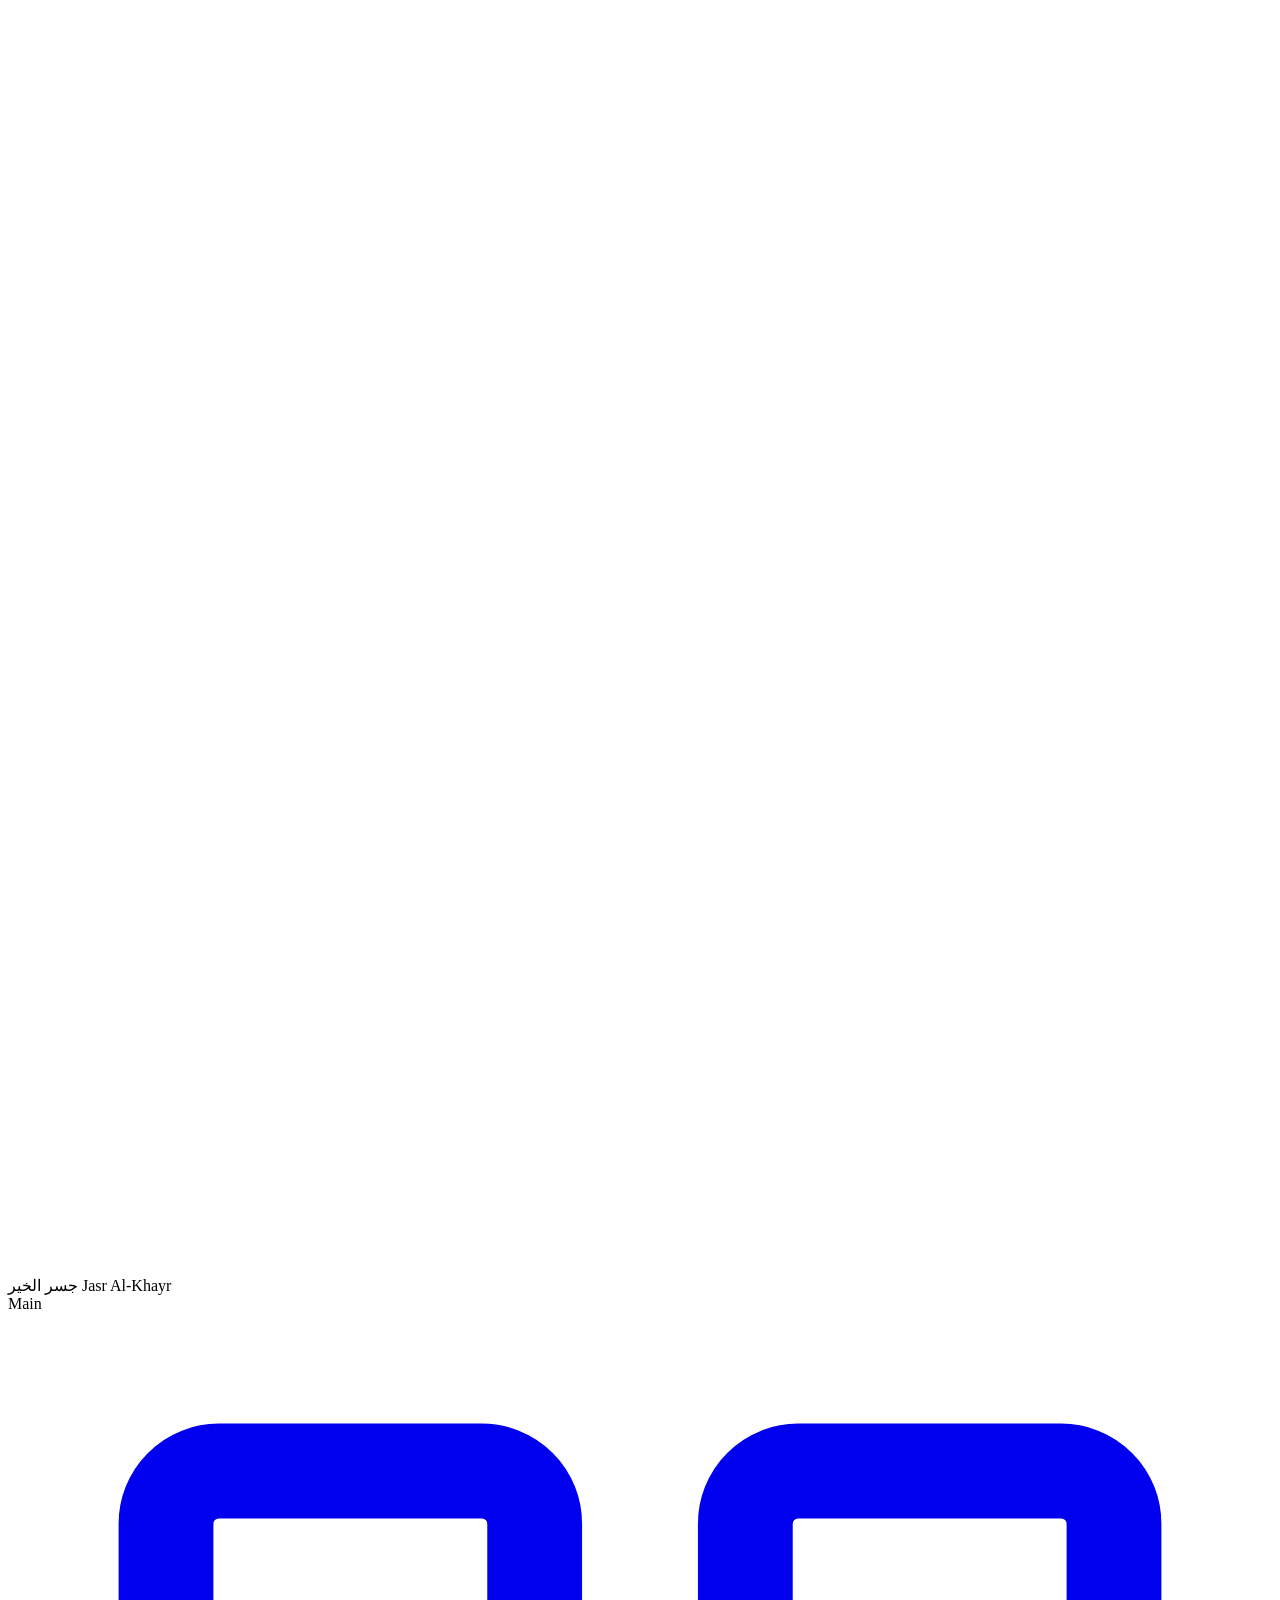
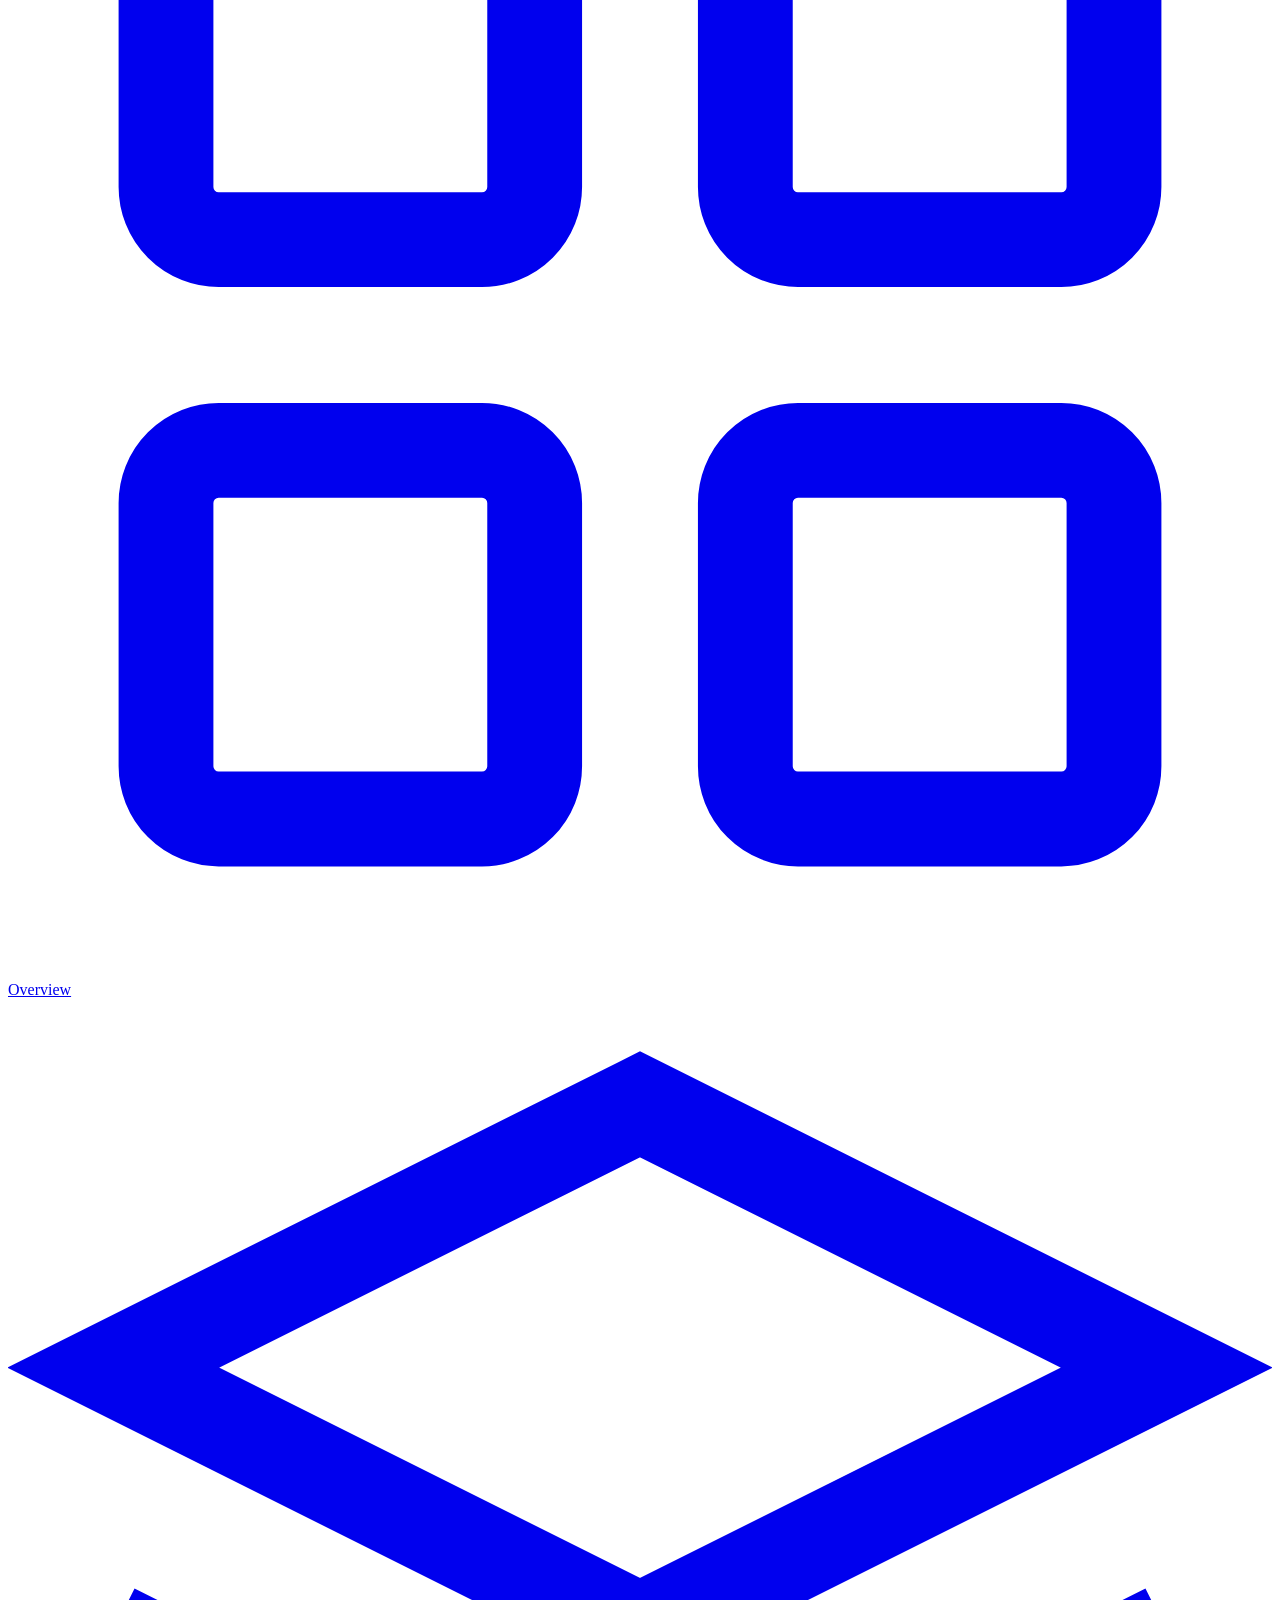
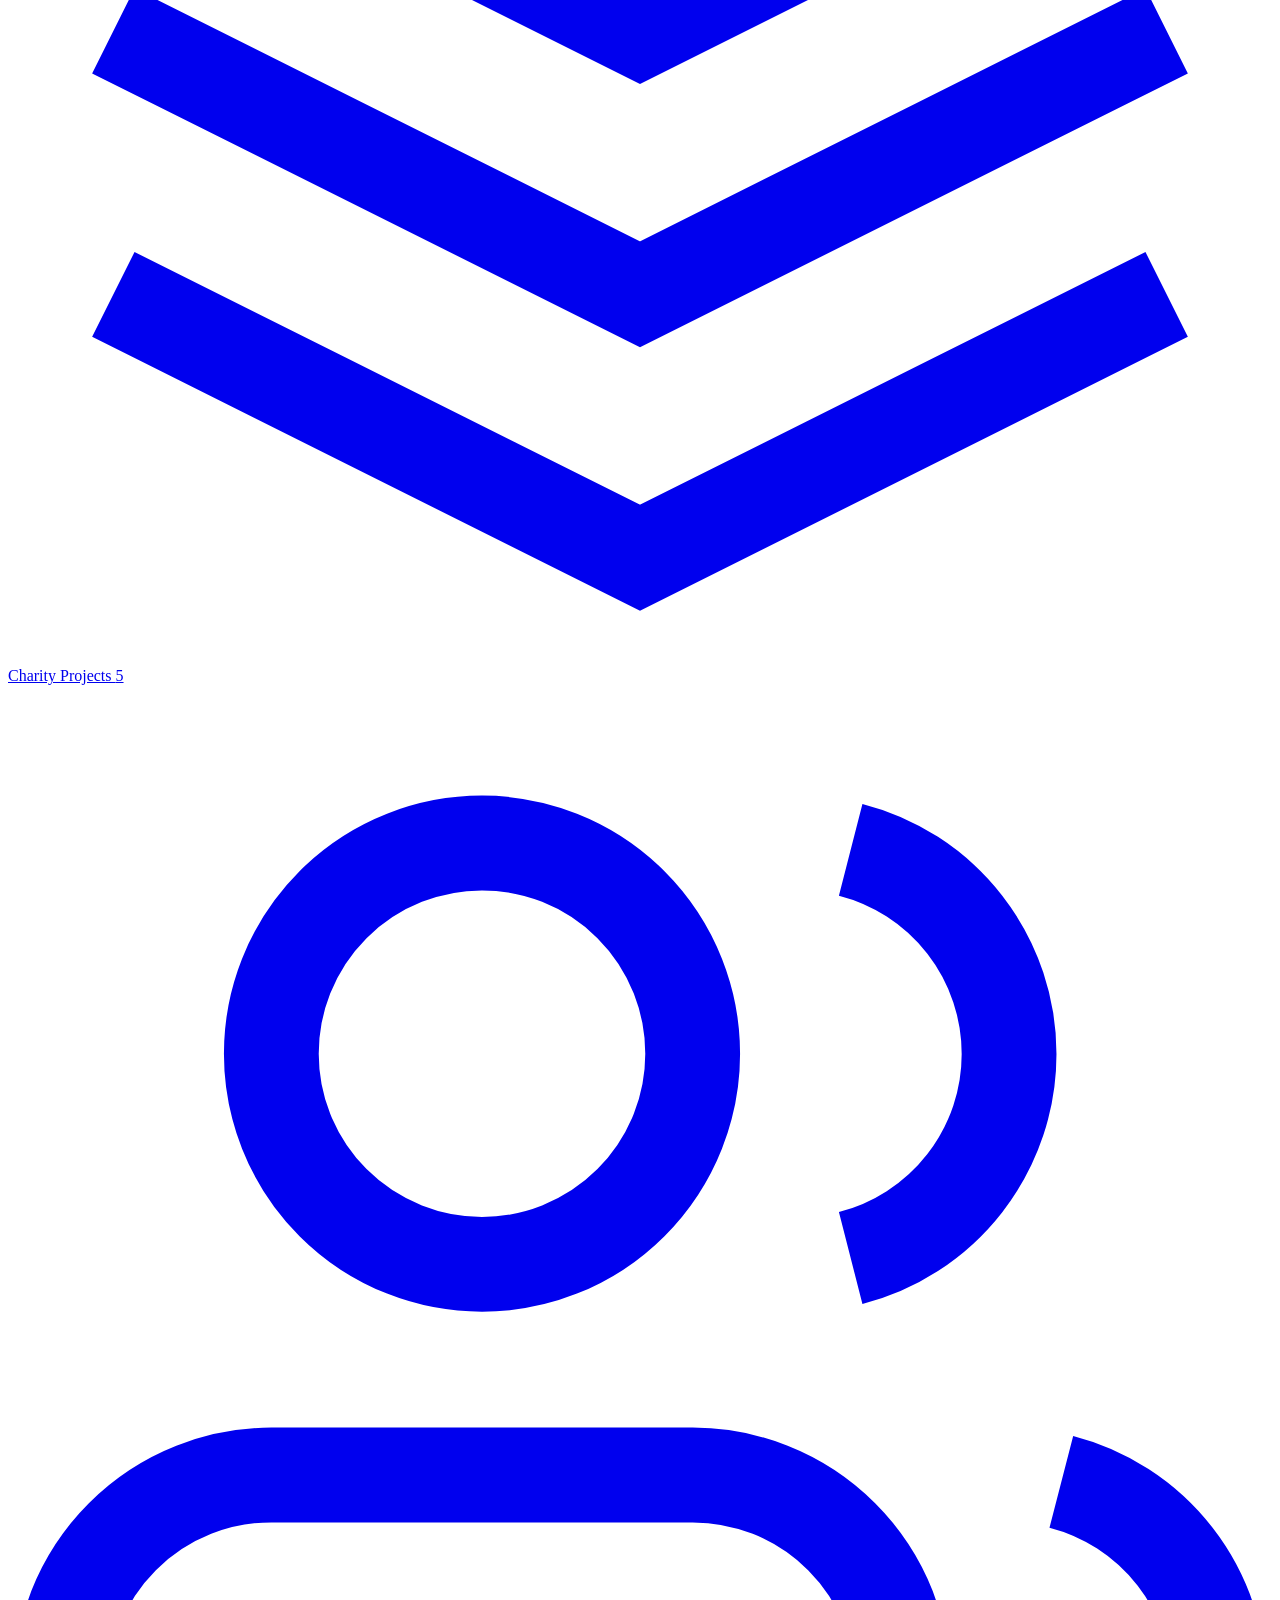
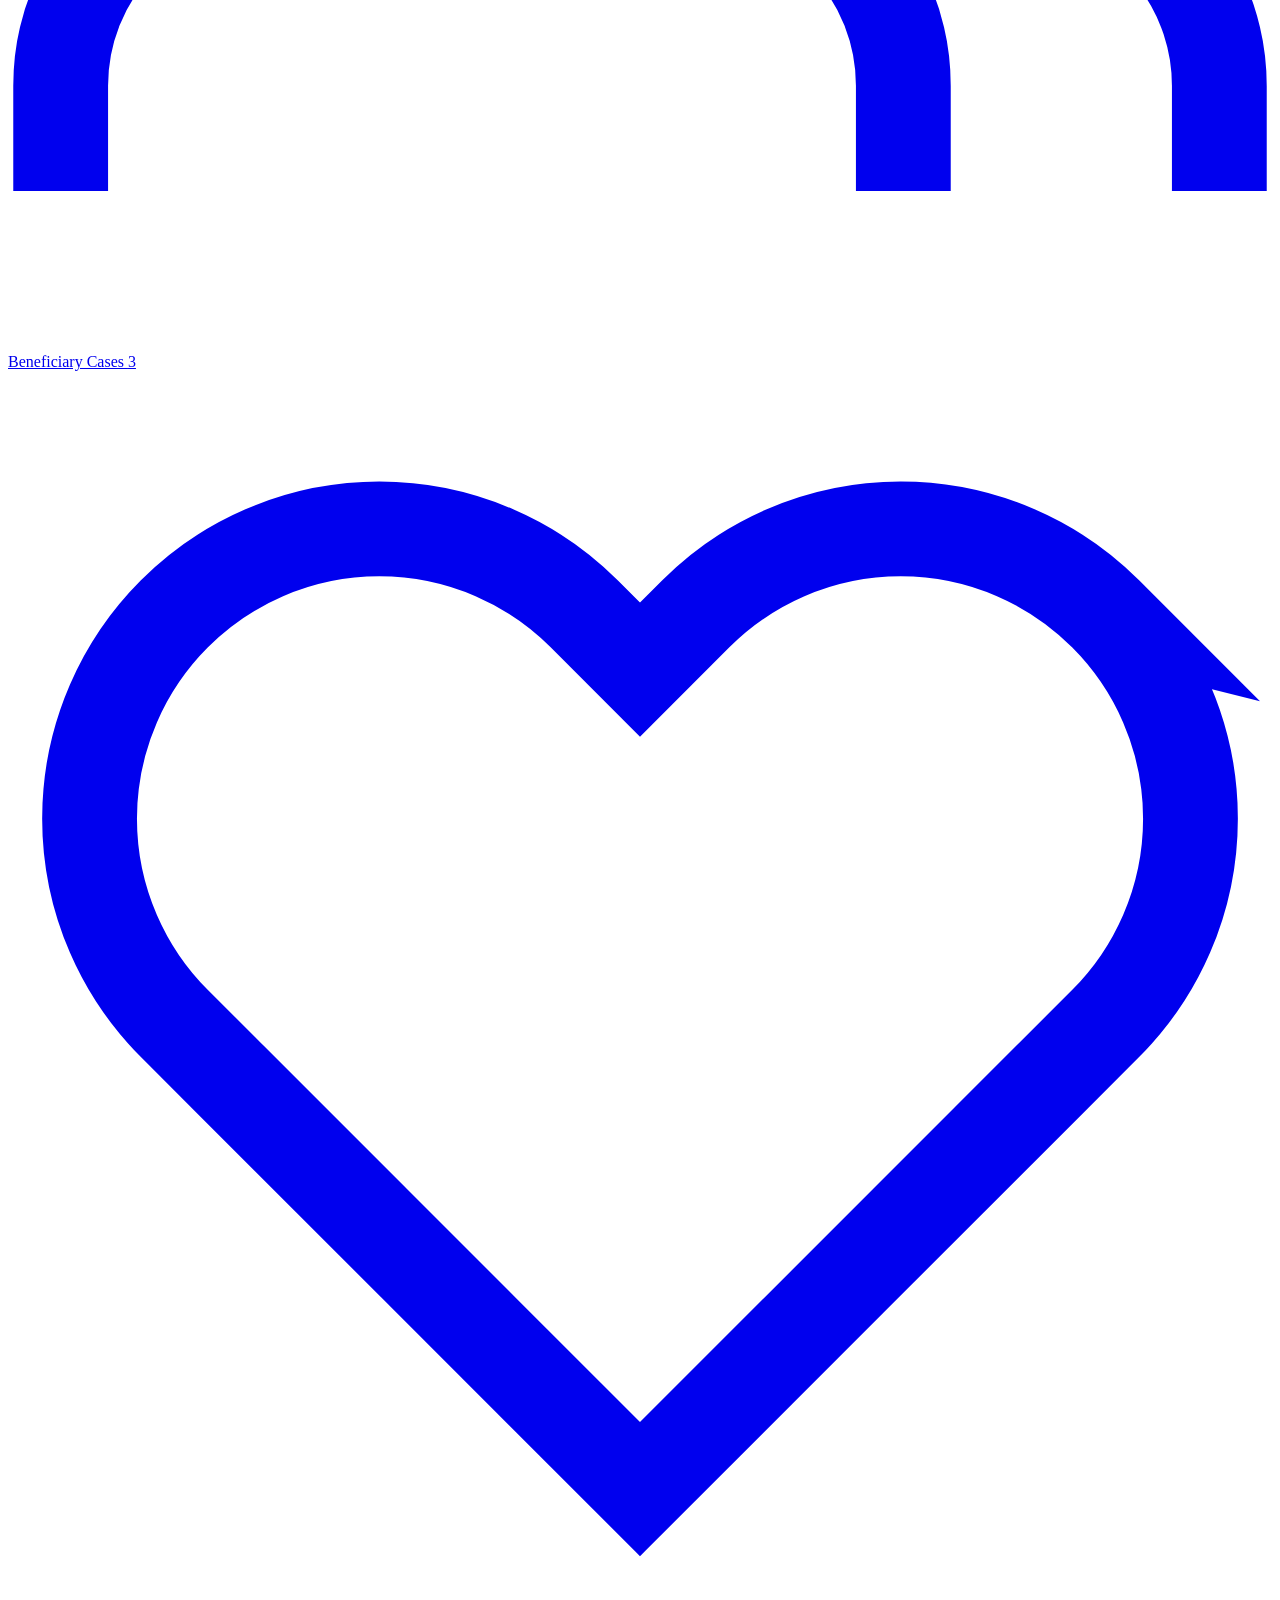
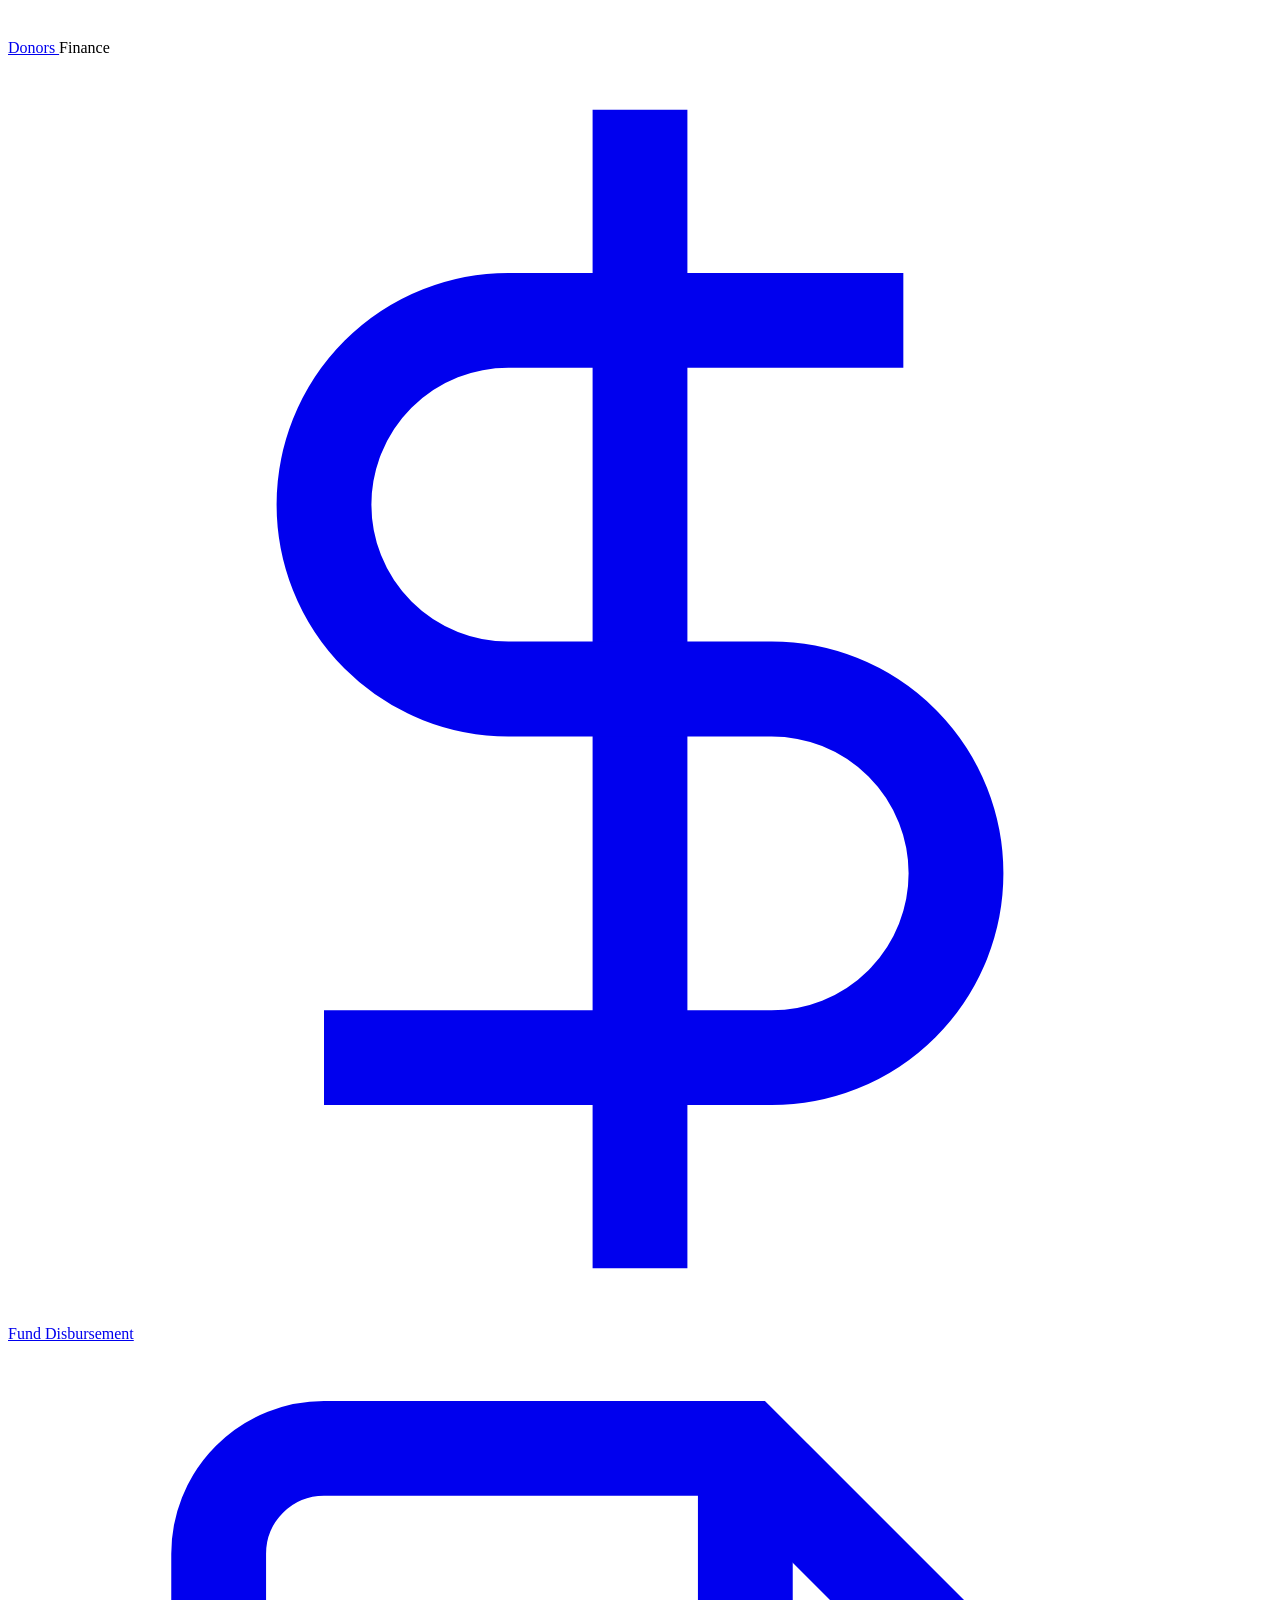
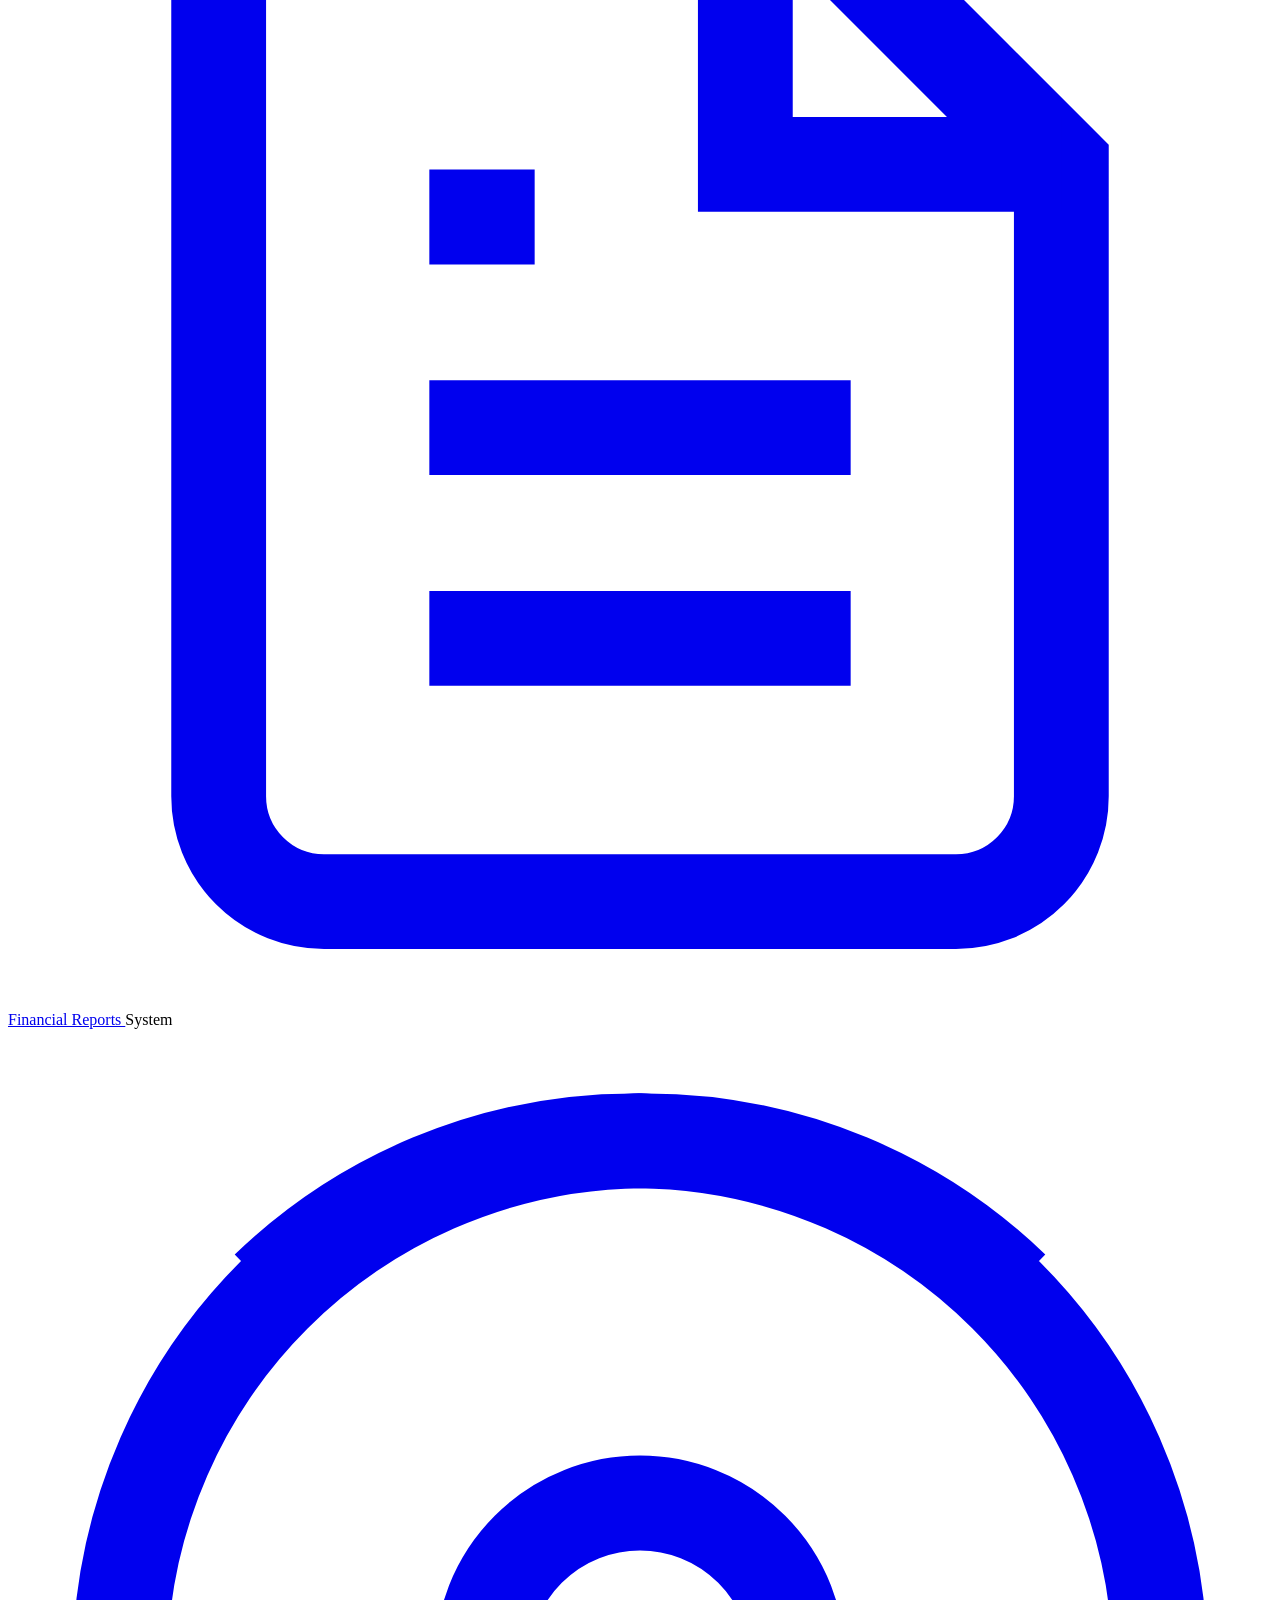
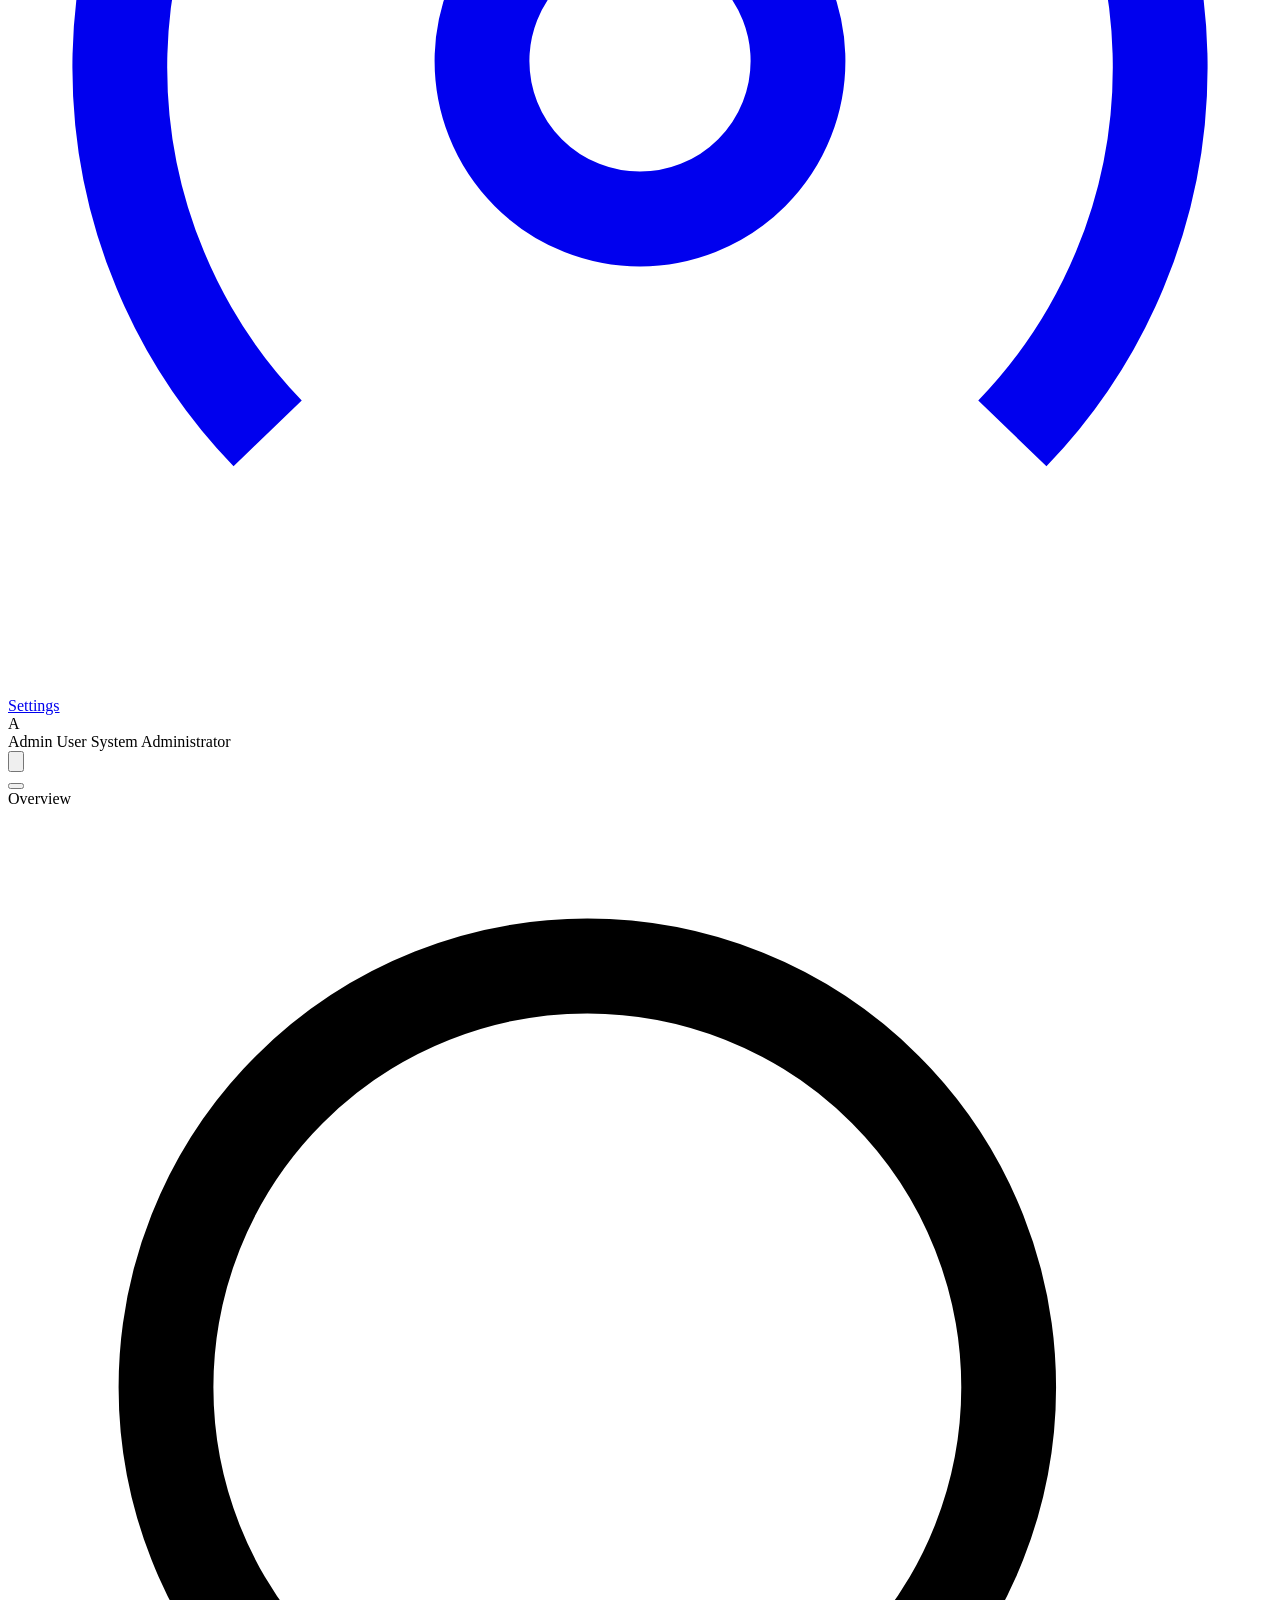
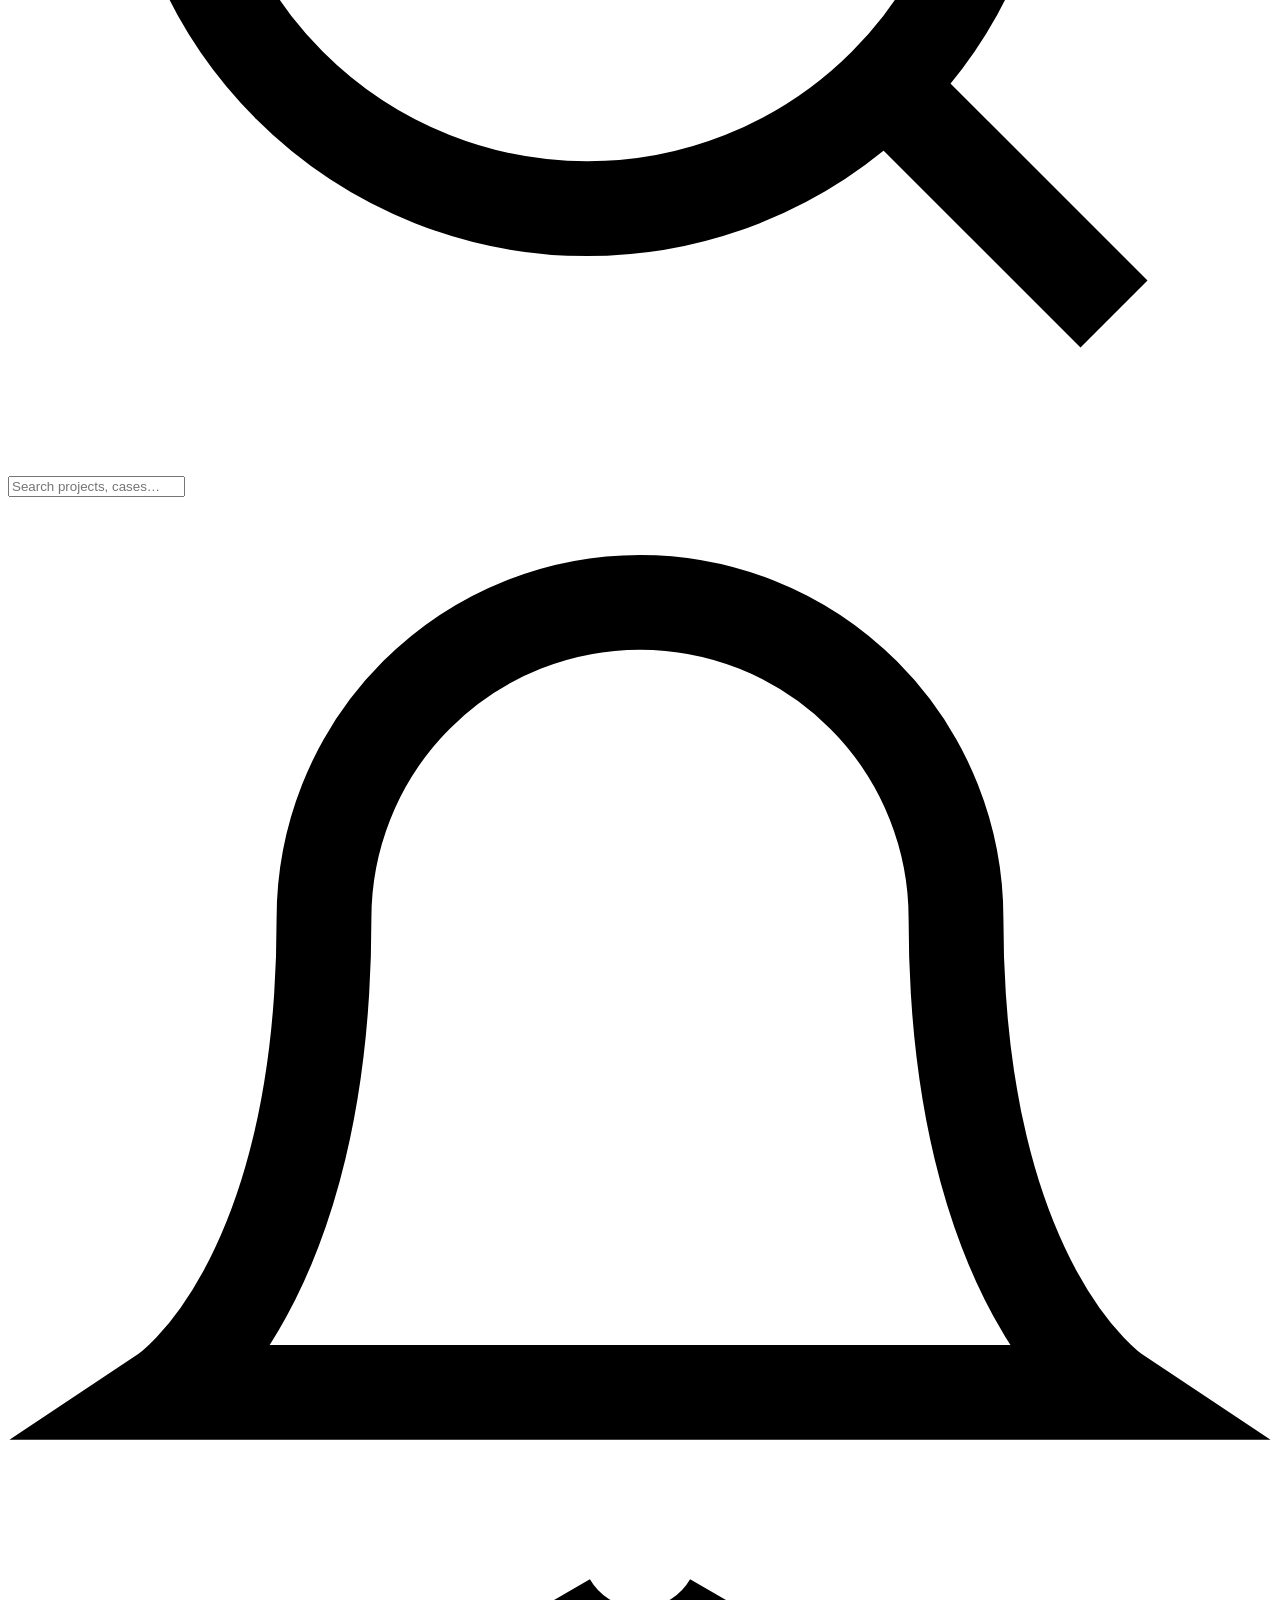
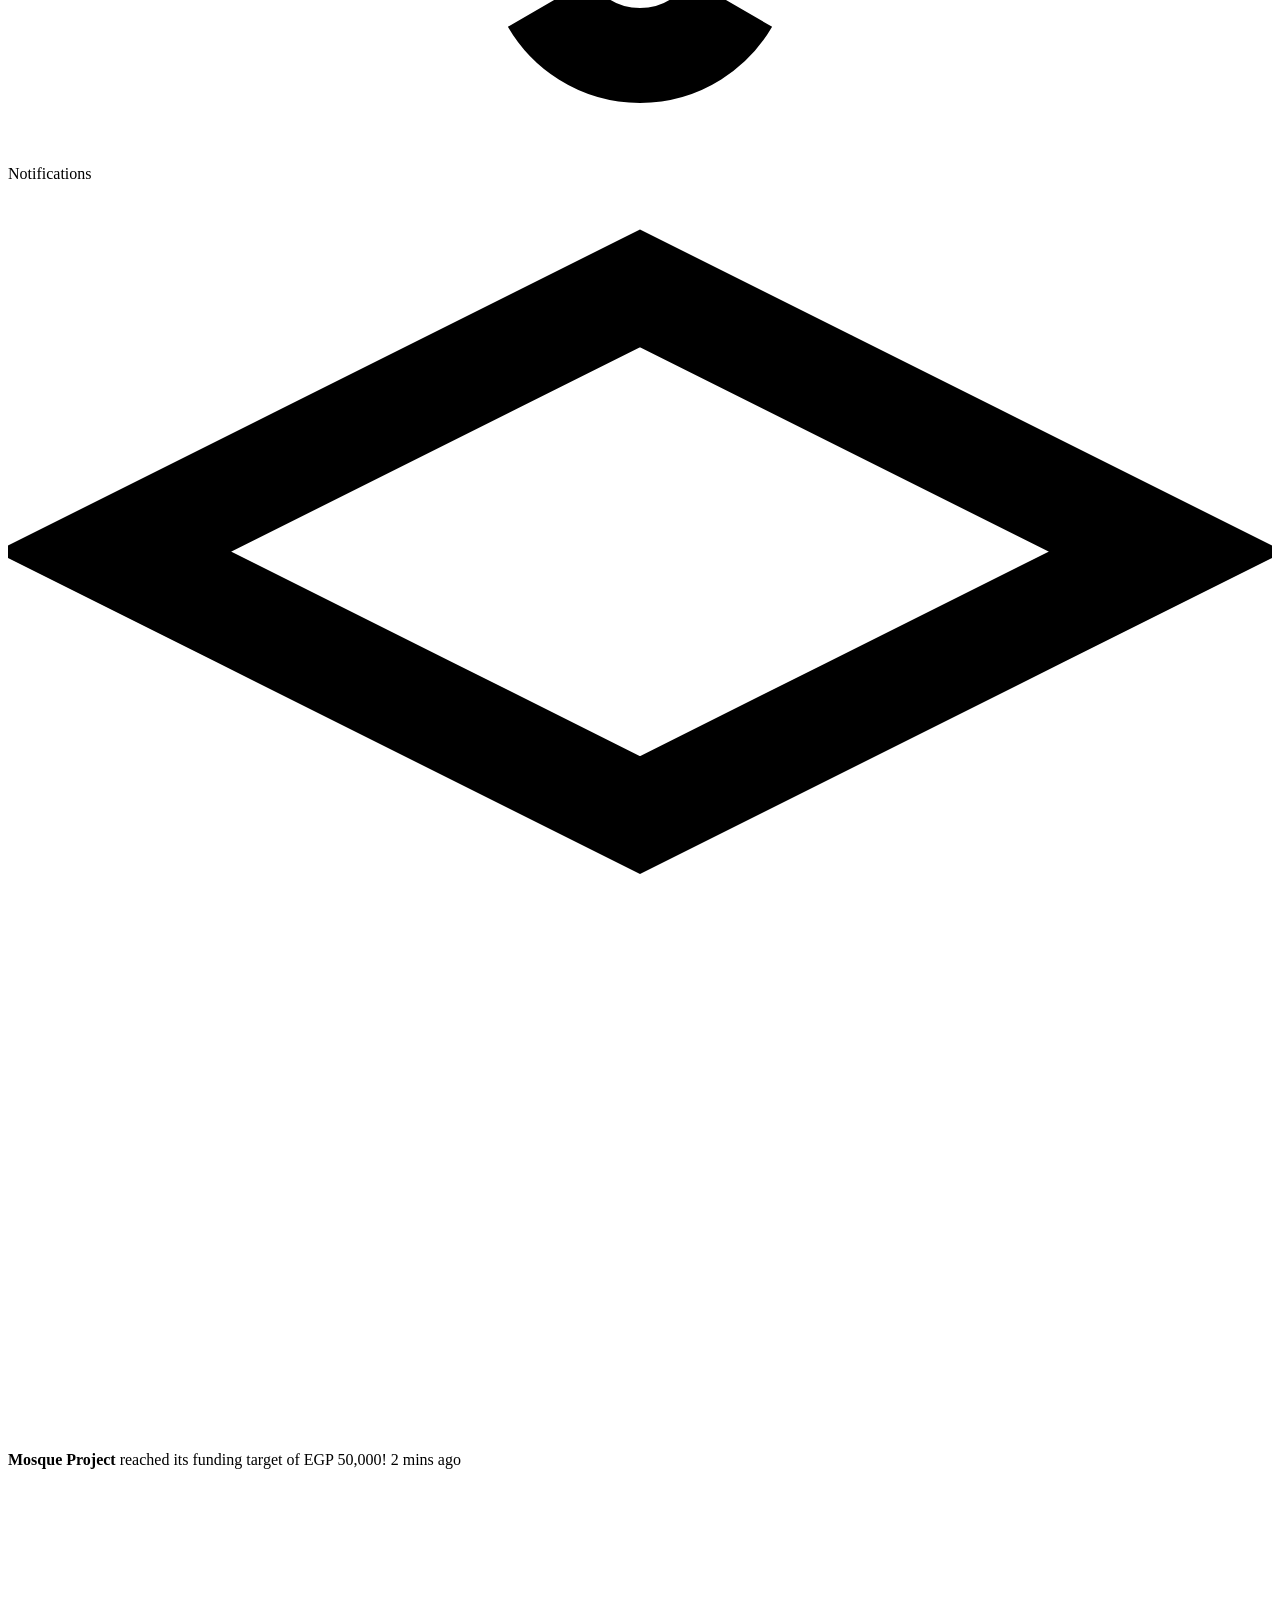
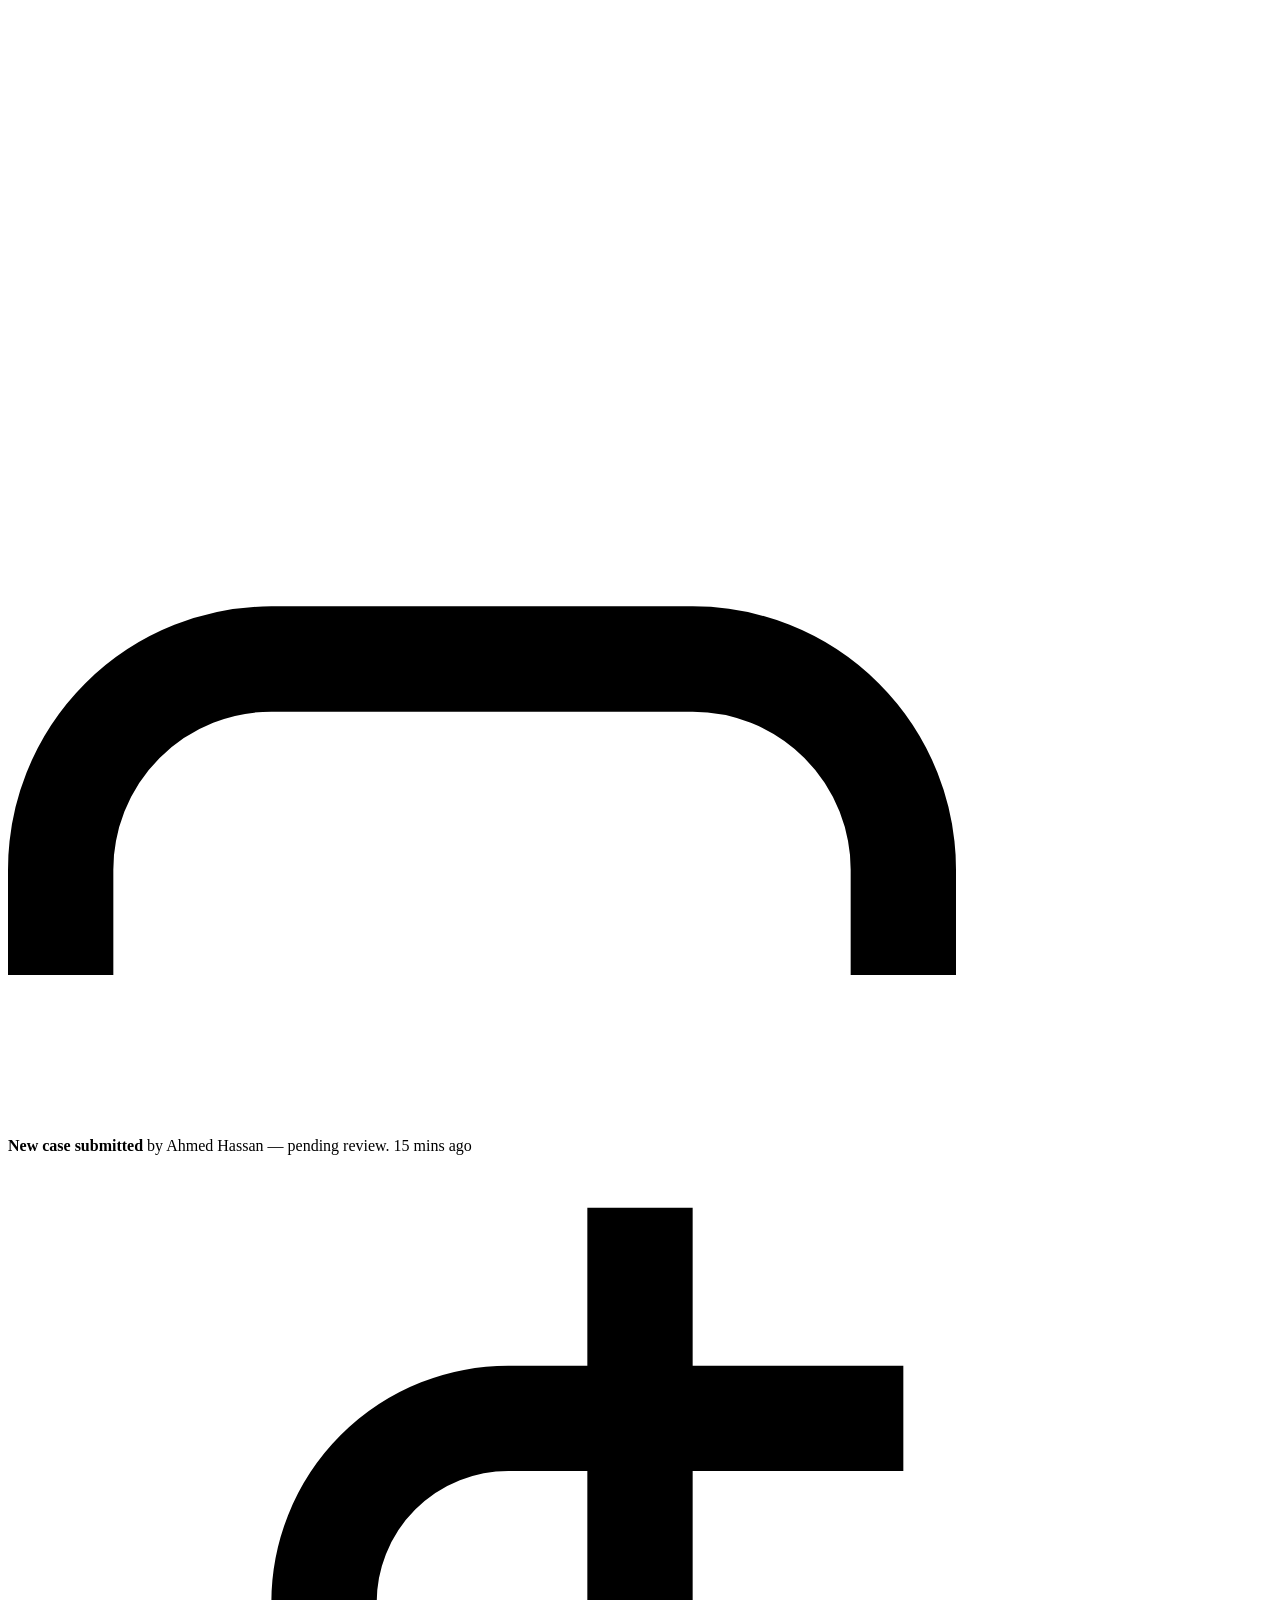
==== admindashboard.html @ d79c8243 "Add files via upload" ====
<!DOCTYPE html>
<html lang="en" dir="ltr">
<head>
  <meta charset="UTF-8" />
  <meta name="viewport" content="width=device-width, initial-scale=1.0" />
  <title>Jasr Al-Khayr — Admin Dashboard</title>
  <link rel="preconnect" href="https://fonts.googleapis.com" />
  <link href="https://fonts.googleapis.com/css2?family=Playfair+Display:wght@500;700&family=DM+Sans:wght@300;400;500;600&display=swap" rel="stylesheet" />
  <link rel="stylesheet" href="admin-dashboard.css" />
</head>
<body>
  <aside class="sidebar" id="sidebar">
    <div class="sidebar-brand">
      <div class="brand-icon">
        <svg viewBox="0 0 40 40" fill="none" xmlns="http://www.w3.org/2000/svg">
          <circle cx="20" cy="20" r="18" stroke="var(--gold)" stroke-width="2"/>
          <path d="M20 8 C14 8 10 13 10 18 C10 26 20 32 20 32 C20 32 30 26 30 18 C30 13 26 8 20 8Z" fill="var(--gold)" opacity="0.85"/>
          <circle cx="20" cy="18" r="4" fill="var(--bg-sidebar)"/>
        </svg>
      </div>
      <div class="brand-text">
        <span class="brand-ar">جسر الخير</span>
        <span class="brand-en">Jasr Al-Khayr</span>
      </div>
    </div>
    <nav class="sidebar-nav">
      <span class="nav-label">Main</span>
      <a href="#" class="nav-item active" data-section="overview">
        <svg viewBox="0 0 24 24" fill="none" stroke="currentColor" stroke-width="1.8"><rect x="3" y="3" width="7" height="7" rx="1"/><rect x="14" y="3" width="7" height="7" rx="1"/><rect x="3" y="14" width="7" height="7" rx="1"/><rect x="14" y="14" width="7" height="7" rx="1"/></svg>
        Overview
      </a>
      <a href="#" class="nav-item" data-section="projects">
        <svg viewBox="0 0 24 24" fill="none" stroke="currentColor" stroke-width="1.8"><path d="M12 2L2 7l10 5 10-5-10-5z"/><path d="M2 17l10 5 10-5"/><path d="M2 12l10 5 10-5"/></svg>
        Charity Projects
        <span class="nav-badge">5</span>
      </a>
      <a href="#" class="nav-item" data-section="cases">
        <svg viewBox="0 0 24 24" fill="none" stroke="currentColor" stroke-width="1.8"><path d="M17 21v-2a4 4 0 00-4-4H5a4 4 0 00-4 4v2"/><circle cx="9" cy="7" r="4"/><path d="M23 21v-2a4 4 0 00-3-3.87"/><path d="M16 3.13a4 4 0 010 7.75"/></svg>
        Beneficiary Cases
        <span class="nav-badge alert">3</span>
      </a>
      <a href="#" class="nav-item" data-section="donors">
        <svg viewBox="0 0 24 24" fill="none" stroke="currentColor" stroke-width="1.8"><path d="M20.84 4.61a5.5 5.5 0 00-7.78 0L12 5.67l-1.06-1.06a5.5 5.5 0 00-7.78 7.78l1.06 1.06L12 21.23l7.78-7.78 1.06-1.06a5.5 5.5 0 000-7.78z"/></svg>
        Donors
      </a>
      <span class="nav-label">Finance</span>
      <a href="#" class="nav-item" data-section="disbursements">
        <svg viewBox="0 0 24 24" fill="none" stroke="currentColor" stroke-width="1.8"><line x1="12" y1="1" x2="12" y2="23"/><path d="M17 5H9.5a3.5 3.5 0 000 7h5a3.5 3.5 0 010 7H6"/></svg>
        Fund Disbursement
      </a>
      <a href="#" class="nav-item" data-section="reports">
        <svg viewBox="0 0 24 24" fill="none" stroke="currentColor" stroke-width="1.8"><path d="M14 2H6a2 2 0 00-2 2v16a2 2 0 002 2h12a2 2 0 002-2V8z"/><polyline points="14 2 14 8 20 8"/><line x1="16" y1="13" x2="8" y2="13"/><line x1="16" y1="17" x2="8" y2="17"/><polyline points="10 9 9 9 8 9"/></svg>
        Financial Reports
      </a>
      <span class="nav-label">System</span>
      <a href="#" class="nav-item" data-section="settings">
        <svg viewBox="0 0 24 24" fill="none" stroke="currentColor" stroke-width="1.8"><circle cx="12" cy="12" r="3"/><path d="M19.07 4.93A10 10 0 0 0 4.93 19.07M4.93 4.93A10 10 0 0 1 19.07 19.07"/></svg>
        Settings
      </a>
    </nav>

    <div class="sidebar-footer">
      <div class="admin-avatar">A</div>
      <div class="admin-info">
        <span class="admin-name">Admin User</span>
        <span class="admin-role">System Administrator</span>
      </div>
      <button class="logout-btn" title="Logout">
        <svg viewBox="0 0 24 24" fill="none" stroke="currentColor" stroke-width="1.8"><path d="M9 21H5a2 2 0 01-2-2V5a2 2 0 012-2h4"/><polyline points="16 17 21 12 16 7"/><line x1="21" y1="12" x2="9" y2="12"/></svg>
      </button>
    </div>
  </aside>
  <main class="main-content">

    <!-- TOP BAR -->
    <header class="topbar">
      <div class="topbar-left">
        <button class="menu-toggle" id="menuToggle">
          <span></span><span></span><span></span>
        </button>
        <div class="page-title" id="pageTitle">Overview</div>
      </div>
      <div class="topbar-right">
        <div class="search-box">
          <svg viewBox="0 0 24 24" fill="none" stroke="currentColor" stroke-width="1.8"><circle cx="11" cy="11" r="8"/><line x1="21" y1="21" x2="16.65" y2="16.65"/></svg>
          <input type="text" placeholder="Search projects, cases…" />
        </div>
        <div class="notif-bell" id="notifBell">
          <svg viewBox="0 0 24 24" fill="none" stroke="currentColor" stroke-width="1.8"><path d="M18 8A6 6 0 006 8c0 7-3 9-3 9h18s-3-2-3-9"/><path d="M13.73 21a2 2 0 01-3.46 0"/></svg>
          <span class="notif-dot"></span>
          <!-- Notification Dropdown -->
          <div class="notif-dropdown" id="notifDropdown">
            <div class="notif-header">Notifications</div>
            <div class="notif-item unread">
              <div class="notif-icon gold">
                <svg viewBox="0 0 24 24" fill="none" stroke="currentColor" stroke-width="2"><path d="M12 2L2 7l10 5 10-5-10-5z"/></svg>
              </div>
              <div class="notif-text">
                <strong>Mosque Project</strong> reached its funding target of EGP 50,000!
                <span class="notif-time">2 mins ago</span>
              </div>
            </div>
            <div class="notif-item unread">
              <div class="notif-icon green">
                <svg viewBox="0 0 24 24" fill="none" stroke="currentColor" stroke-width="2"><path d="M17 21v-2a4 4 0 00-4-4H5a4 4 0 00-4 4v2"/></svg>
              </div>
              <div class="notif-text">
                <strong>New case submitted</strong> by Ahmed Hassan — pending review.
                <span class="notif-time">15 mins ago</span>
              </div>
            </div>
            <div class="notif-item">
              <div class="notif-icon blue">
                <svg viewBox="0 0 24 24" fill="none" stroke="currentColor" stroke-width="2"><line x1="12" y1="1" x2="12" y2="23"/><path d="M17 5H9.5a3.5 3.5 0 000 7h5"/></svg>
              </div>
              <div class="notif-text">
                Fund disbursement of EGP 1,200 completed for case #C-0045.
                <span class="notif-time">1 hour ago</span>
              </div>
            </div>
            <div class="notif-footer">View all notifications</div>
          </div>
        </div>
        <div class="date-display" id="currentDate"></div>
      </div>
    </header>

    <!-- ═══ SECTION: OVERVIEW ═══ -->
    <section class="section active" id="section-overview">

      <!-- ALERT BANNER -->
      <div class="alert-banner" id="alertBanner">
        <svg viewBox="0 0 24 24" fill="none" stroke="currentColor" stroke-width="2"><path d="M10.29 3.86L1.82 18a2 2 0 001.71 3h16.94a2 2 0 001.71-3L13.71 3.86a2 2 0 00-3.42 0z"/><line x1="12" y1="9" x2="12" y2="13"/><line x1="12" y1="17" x2="12.01" y2="17"/></svg>
        <span><strong>Alert:</strong> "Mosque Construction" project has reached its target of EGP 50,000. Please review and close the project.</span>
        <button onclick="document.getElementById('alertBanner').style.display='none'">✕</button>
      </div>
      <div class="stats-grid">
        <div class="stat-card" data-animate>
          <div class="stat-icon teal">
            <svg viewBox="0 0 24 24" fill="none" stroke="currentColor" stroke-width="1.8"><line x1="12" y1="1" x2="12" y2="23"/><path d="M17 5H9.5a3.5 3.5 0 000 7h5a3.5 3.5 0 010 7H6"/></svg>
          </div>
          <div class="stat-body">
            <span class="stat-label">Total Donations</span>
            <span class="stat-value" data-target="284500">0</span>
            <span class="stat-currency">EGP</span>
            <span class="stat-delta up">↑ 14% this month</span>
          </div>
        </div>
        <div class="stat-card" data-animate>
          <div class="stat-icon gold">
            <svg viewBox="0 0 24 24" fill="none" stroke="currentColor" stroke-width="1.8"><path d="M12 2L2 7l10 5 10-5-10-5z"/><path d="M2 17l10 5 10-5"/><path d="M2 12l10 5 10-5"/></svg>
          </div>
          <div class="stat-body">
            <span class="stat-label">Active Projects</span>
            <span class="stat-value" data-target="5">0</span>
            <span class="stat-currency">projects</span>
            <span class="stat-delta up">↑ 2 new</span>
          </div>
        </div>
        <div class="stat-card" data-animate>
          <div class="stat-icon rose">
            <svg viewBox="0 0 24 24" fill="none" stroke="currentColor" stroke-width="1.8"><path d="M17 21v-2a4 4 0 00-4-4H5a4 4 0 00-4 4v2"/><circle cx="9" cy="7" r="4"/><path d="M23 21v-2a4 4 0 00-3-3.87"/><path d="M16 3.13a4 4 0 010 7.75"/></svg>
          </div>
          <div class="stat-body">
            <span class="stat-label">Pending Cases</span>
            <span class="stat-value" data-target="3">0</span>
            <span class="stat-currency">cases</span>
            <span class="stat-delta down">↓ needs review</span>
          </div>
        </div>
        <div class="stat-card" data-animate>
          <div class="stat-icon blue">
            <svg viewBox="0 0 24 24" fill="none" stroke="currentColor" stroke-width="1.8"><path d="M20.84 4.61a5.5 5.5 0 00-7.78 0L12 5.67l-1.06-1.06a5.5 5.5 0 00-7.78 7.78l1.06 1.06L12 21.23l7.78-7.78 1.06-1.06a5.5 5.5 0 000-7.78z"/></svg>
          </div>
          <div class="stat-body">
            <span class="stat-label">Total Donors</span>
            <span class="stat-value" data-target="312">0</span>
            <span class="stat-currency">donors</span>
            <span class="stat-delta up">↑ 27 this week</span>
          </div>
        </div>
      </div>
      <div class="two-col">
        <div class="card">
          <div class="card-header">
            <h3>Project Funding Status</h3>
            <button class="btn-sm" data-section-link="projects">Manage Projects</button>
          </div>
          <div class="project-list" id="projectList">
       
          </div>
        </div>

  
        <div class="card">
          <div class="card-header">
            <h3>Recent Beneficiary Cases</h3>
            <button class="btn-sm" data-section-link="cases">View All</button>
          </div>
          <div class="case-list" id="caseListOverview">
         
          </div>
        </div>
      </div>

      
      <div class="card mt">
        <div class="card-header">
          <h3>Recent Transactions</h3>
          <button class="btn-sm" data-section-link="reports">Full Report</button>
        </div>
        <div class="table-wrap">
          <table class="data-table" id="transactionTable">
            <thead>
              <tr>
                <th>Transaction ID</th>
                <th>Donor</th>
                <th>Project</th>
                <th>Type</th>
                <th>Amount (EGP)</th>
                <th>Date</th>
                <th>Status</th>
              </tr>
            </thead>
            <tbody id="transactionBody">
          
            </tbody>
          </table>
        </div>
      </div>

    </section>


    <section class="section" id="section-projects">
      <div class="section-header">
        <h2>Charity Projects</h2>
        <button class="btn-primary" id="openCreateProject">+ Create New Project</button>
      </div>

      <div class="projects-grid" id="projectsGrid">
       
      </div>
    </section>


    <section class="section" id="section-cases">
      <div class="section-header">
        <h2>Beneficiary Cases</h2>
        <div class="filter-row">
          <button class="filter-btn active" data-filter="all">All</button>
          <button class="filter-btn" data-filter="Pending">Pending</button>
          <button class="filter-btn" data-filter="Approved">Approved</button>
          <button class="filter-btn" data-filter="Rejected">Rejected</button>
        </div>
      </div>
      <div class="card">
        <div class="table-wrap">
          <table class="data-table">
            <thead>
              <tr>
                <th>Case ID</th>
                <th>Recipient Name</th>
                <th>Case Description</th>
                <th>Submitted</th>
                <th>Status</th>
                <th>Actions</th>
              </tr>
            </thead>
            <tbody id="casesBody">
              
            </tbody>
          </table>
        </div>
      </div>
    </section>

  
    <section class="section" id="section-donors">
      <div class="section-header">
        <h2>Donor Management</h2>
      </div>
      <div class="card">
        <div class="table-wrap">
          <table class="data-table">
            <thead>
              <tr>
                <th>Donor ID</th>
                <th>Name</th>
                <th>Email</th>
                <th>Wallet Balance (EGP)</th>
                <th>Total Donated (EGP)</th>
                <th>Joined</th>
              </tr>
            </thead>
            <tbody id="donorsBody">
           
            </tbody>
          </table>
        </div>
      </div>
    </section>


    <section class="section" id="section-disbursements">
      <div class="section-header">
        <h2>Fund Disbursement</h2>
      </div>
      <div class="two-col">
        <div class="card">
          <div class="card-header"><h3>Disburse Funds</h3></div>
          <form class="disburse-form" id="disburseForm">
            <label>Select Approved Case</label>
            <select id="disbCase">
              <option value="">-- Select Case --</option>
            </select>
            <label>Select Project</label>
            <select id="disbProject">
              <option value="">-- Select Project --</option>
            </select>
            <label>Disbursement Amount (EGP)</label>
            <input type="number" id="disbAmount" placeholder="Enter amount…" min="1" />
            <div class="available-funds" id="availFunds">Available project funds: —</div>
            <button type="submit" class="btn-primary full-width">Disburse Funds</button>
          </form>
        </div>
        <div class="card">
          <div class="card-header"><h3>Disbursement History</h3></div>
         
          </div>
        </div>
      </div>
    </section>

   
    <section class="section" id="section-reports">
      <div class="section-header">
        <h2>Financial Reports</h2>
      </div>

     
      <div class="card">
        <div class="card-header">
          <h3>Donations per Project</h3>
          <select id="reportPeriod">
            <option value="month">This Month</option>
            <option value="quarter">This Quarter</option>
            <option value="year">This Year</option>
          </select>
        </div>
        <div class="chart-container">
          <canvas id="donationsChart"></canvas>
        </div>
      </div>

      <div class="two-col mt">
        <div class="card">
          <div class="card-header"><h3>Summary Statistics</h3></div>
          <div class="summary-stats" id="summaryStats">
        
          </div>
        </div>
        <div class="card">
          <div class="card-header">
            <h3>Export Report</h3>
          </div>
          <div class="export-area">
            <p>Generate and download a complete financial report for the selected period.</p>
            <button class="btn-primary" id="exportBtn">Download PDF Report</button>
            <div class="export-success" id="exportSuccess" style="display:none">
              ✓ Report generated successfully!
            </div>
          </div>
        </div>
      </div>
    </section>

    <section class="section" id="section-settings">
      <div class="section-header"><h2>System Settings</h2></div>
      <div class="card settings-card">
        <h3>Admin Account</h3>
        <div class="settings-row">
          <label>Full Name</label>
          <input type="text" value="Admin User" />
        </div>
        <div class="settings-row">
          <label>Email</label>
          <input type="email" value="admin@jasralkhayr.org" />
        </div>
        <div class="settings-row">
          <label>Password</label>
          <input type="password" value="••••••••" />
        </div>
        <button class="btn-primary">Save Changes</button>
      </div>
      <div class="card settings-card mt">
        <h3>Notifications</h3>
        <div class="toggle-row">
          <span>Alert when project reaches funding target</span>
          <label class="toggle-switch"><input type="checkbox" checked /><span class="slider"></span></label>
        </div>
        <div class="toggle-row">
          <span>Notify on new beneficiary case submission</span>
          <label class="toggle-switch"><input type="checkbox" checked /><span class="slider"></span></label>
        </div>
        <div class="toggle-row">
          <span>Daily financial summary email</span>
          <label class="toggle-switch"><input type="checkbox" /><span class="slider"></span></label>
        </div>
      </div>
    </section>

  </main>

  
  <div class="modal-overlay" id="createProjectModal">
    <div class="modal">
      <div class="modal-header">
        <h3>Create New Charity Project</h3>
        <button class="modal-close" id="closeCreateProject">✕</button>
      </div>
      <form class="modal-form" id="createProjectForm">
        <label>Project Name</label>
        <input type="text" id="newProjectName" placeholder="e.g. Orphan Sponsorship Program" required />
        <label>Project Category</label>
        <select id="newProjectCategory">
          <option>Orphan Sponsorship</option>
          <option>Mosque Construction</option>
          <option>Ramadan Feeding Program</option>
          <option>Medical Aid</option>
          <option>Education Support</option>
        </select>
        <label>Funding Target (EGP)</label>
        <input type="number" id="newProjectTarget" placeholder="Enter target amount…" min="100" required />
        <label>Description</label>
        <textarea id="newProjectDesc" placeholder="Describe the project…" rows="3"></textarea>
        <button type="submit" class="btn-primary full-width">Create Project</button>
      </form>
    </div>
  </div>

  <div class="modal-overlay" id="caseReviewModal">
    <div class="modal">
      <div class="modal-header">
        <h3>Review Beneficiary Case</h3>
        <button class="modal-close" id="closeCaseReview">✕</button>
      </div>
      <div class="modal-body" id="caseReviewBody">
       
      </div>
      <div class="modal-actions">
        <button class="btn-success" id="approveCase">✓ Approve Case</button>
        <button class="btn-danger" id="rejectCase">✕ Reject Case</button>
      </div>
    </div>
  </div>

  <script src="admin-dashboard.js"></script>
  <link rel="stylesheet"href="css">
</body>
</html>
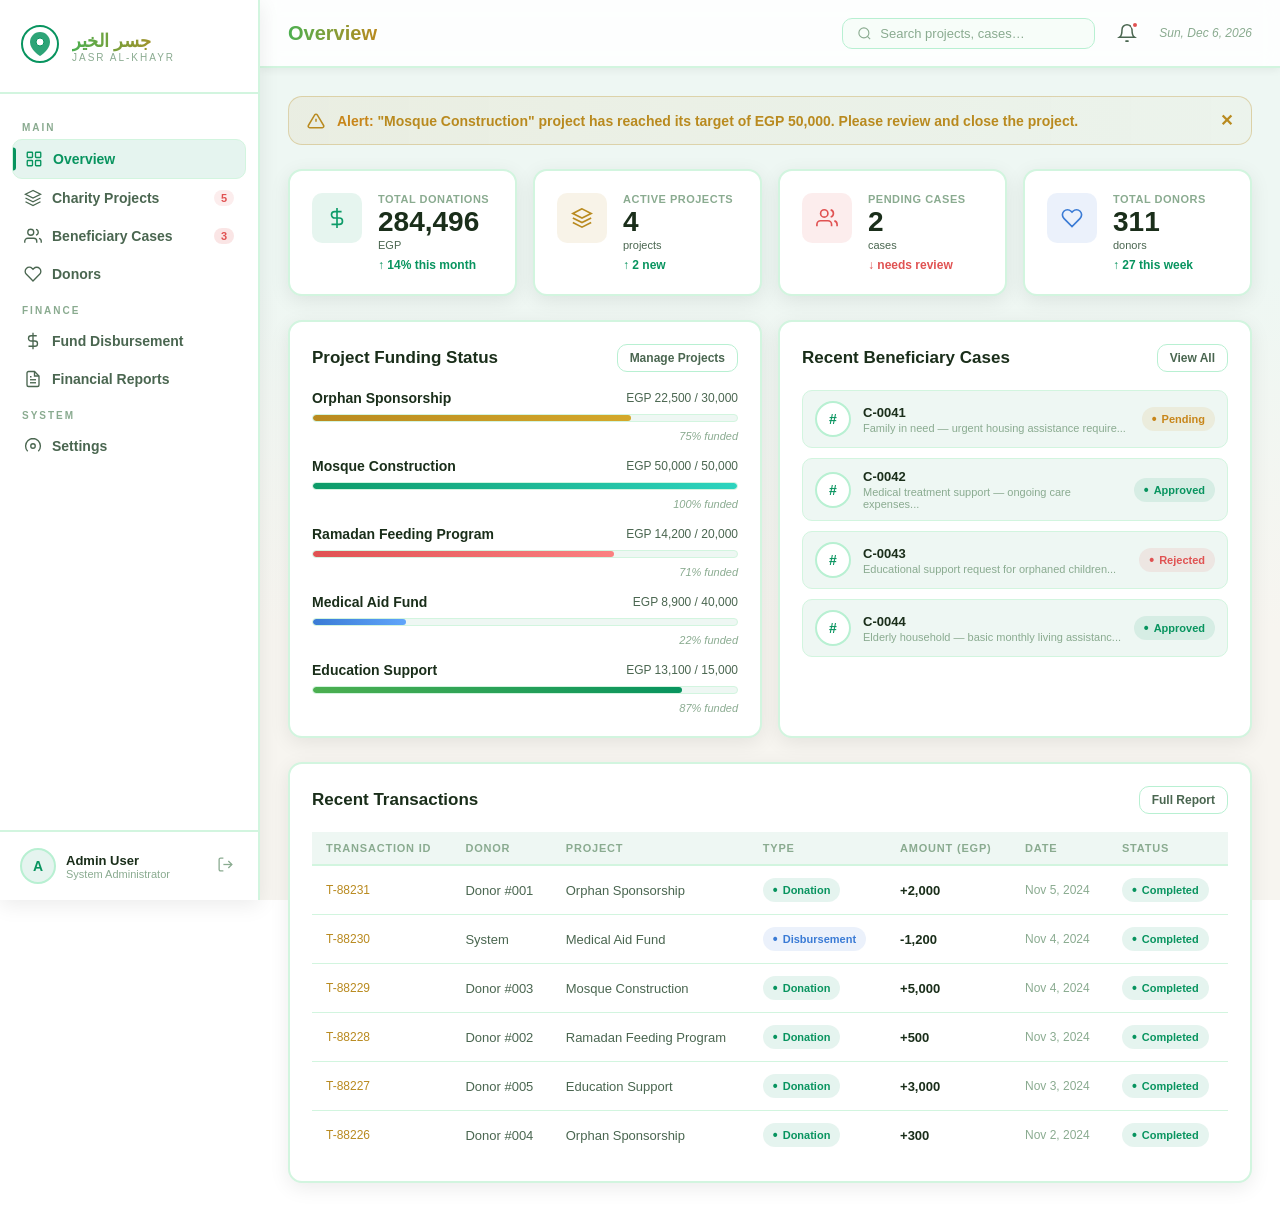
==== commit 4c06b34f: "1" ====
--- a/admindashboard.html
+++ b/admindashboard.html
@@ -6,7 +6,7 @@
   <title>Jasr Al-Khayr — Admin Dashboard</title>
   <link rel="preconnect" href="https://fonts.googleapis.com" />
   <link href="https://fonts.googleapis.com/css2?family=Playfair+Display:wght@500;700&family=DM+Sans:wght@300;400;500;600&display=swap" rel="stylesheet" />
-  <link rel="stylesheet" href="admin-dashboard.css" />
+  <link rel="stylesheet" href="admindashboard.css" />
 </head>
 <body>
   <aside class="sidebar" id="sidebar">
@@ -455,7 +455,7 @@
     </div>
   </div>
 
-  <script src="admin-dashboard.js"></script>
+  <script src="admindashboard.js"></script>
   <link rel="stylesheet"href="css">
 </body>
 </html>
--- a/admindashboard.css
+++ b/admindashboard.css
@@ -0,0 +1,1088 @@
+:root {
+
+  --bg-body:        #eef7f3;
+  --bg-sidebar:     #ffffff;
+  --bg-card:        #ffffff;
+  --bg-card-hover:  #f4fbf7;
+  --bg-input:       #f7fdf9;
+
+  --green:          #08945f;
+  --green-dark:     #06794e;
+  --green-light:    #4caf50;
+  --green-pale:     #eef7f3;
+  --green-dim:      rgba(8, 148, 95, 0.10);
+
+  --gold:           #b98a1f;
+  --gold-light:     #d4a82a;
+  --gold-dim:       rgba(185, 138, 31, 0.10);
+
+ 
+  --teal:           #0d9b68;
+  --teal-dim:       rgba(13, 155, 104, 0.10);
+  --rose:           #e05252;
+  --rose-dim:       rgba(224, 82, 82, 0.10);
+  --blue:           #3a7bd5;
+  --blue-dim:       rgba(58, 123, 213, 0.10);
+  --amber:          #c8861a;
+  --amber-dim:      rgba(200, 134, 26, 0.10);
+
+
+  --text-primary:   #1a2e1a;
+  --text-secondary: #4a6650;
+  --text-muted:     #8aab90;
+
+ 
+  --border:         #d2f5df;
+  --border-green:   #b8f0d2;
+  --border-gold:    rgba(185, 138, 31, 0.30);
+
+  --sidebar-w:      260px;
+  --topbar-h:       68px;
+  --radius:         14px;
+  --radius-sm:      10px;
+  --shadow:         0 5px 20px rgba(0, 0, 0, 0.08);
+  --shadow-sm:      0 2px 8px  rgba(0, 0, 0, 0.06);
+  --transition:     0.25s cubic-bezier(.4,0,.2,1);
+}
+
+*, *::before, *::after { box-sizing: border-box; margin: 0; padding: 0; }
+html { scroll-behavior: smooth; }
+
+body {
+  font-family: Arial, Helvetica, sans-serif;
+  background: linear-gradient(to bottom, #eef7f3 30%, #f7f5f0 70%);
+  background-attachment: fixed;
+  color: var(--text-primary);
+  min-height: 100vh;
+  display: flex;
+  overflow-x: hidden;
+}
+
+
+::-webkit-scrollbar { width: 5px; }
+::-webkit-scrollbar-track { background: var(--bg-body); }
+::-webkit-scrollbar-thumb { background: var(--border-green); border-radius: 3px; }
+
+
+.sidebar {
+  position: fixed;
+  top: 0; left: 0;
+  width: var(--sidebar-w);
+  height: 100vh;
+  background: var(--bg-sidebar);
+  border-right: 2px solid var(--border);
+  box-shadow: var(--shadow);
+  display: flex;
+  flex-direction: column;
+  z-index: 100;
+  transition: transform var(--transition);
+}
+
+.sidebar-brand {
+  display: flex;
+  align-items: center;
+  gap: 12px;
+  padding: 24px 20px;
+  border-bottom: 2px solid var(--border);
+}
+
+.brand-icon svg { width: 40px; height: 40px; }
+
+.brand-icon svg circle { stroke: var(--green); }
+.brand-icon svg path  { fill: var(--green); }
+
+.brand-text { display: flex; flex-direction: column; }
+
+.brand-ar {
+  font-size: 18px;
+  font-weight: bold;
+  background: linear-gradient(to right, #4caf50, #b98a1f);
+  background-clip: text;
+  -webkit-background-clip: text;
+  color: transparent;
+  -webkit-text-fill-color: transparent;
+}
+
+.brand-en {
+  font-size: 10px;
+  color: var(--text-muted);
+  letter-spacing: 2px;
+  text-transform: uppercase;
+}
+
+/* NAV */
+.sidebar-nav {
+  flex: 1;
+  padding: 16px 12px;
+  overflow-y: auto;
+}
+
+.nav-label {
+  display: block;
+  font-size: 10px;
+  letter-spacing: 2px;
+  text-transform: uppercase;
+  color: var(--text-muted);
+  padding: 12px 10px 6px;
+  font-weight: bold;
+}
+
+.nav-item {
+  display: flex;
+  align-items: center;
+  gap: 10px;
+  padding: 10px 12px;
+  border-radius: var(--radius-sm);
+  color: var(--text-secondary);
+  text-decoration: none;
+  font-size: 14px;
+  font-weight: bold;
+  transition: all var(--transition);
+  position: relative;
+  cursor: pointer;
+}
+
+.nav-item svg { width: 18px; height: 18px; flex-shrink: 0; }
+
+.nav-item:hover {
+  background: var(--green-dim);
+  color: var(--green);
+}
+
+.nav-item.active {
+  background: var(--green-dim);
+  color: var(--green);
+  border: 1px solid var(--border);
+}
+
+.nav-item.active::before {
+  content: '';
+  position: absolute;
+  left: 0; top: 50%;
+  transform: translateY(-50%);
+  width: 3px; height: 60%;
+  background: var(--green);
+  border-radius: 0 3px 3px 0;
+}
+
+.nav-badge {
+  margin-left: auto;
+  background: var(--rose-dim);
+  color: var(--rose);
+  font-size: 11px;
+  font-weight: bold;
+  padding: 2px 7px;
+  border-radius: 20px;
+}
+
+.nav-badge.alert {
+  background: rgba(224, 82, 82, 0.15);
+  animation: pulse-badge 2s ease-in-out infinite;
+}
+
+@keyframes pulse-badge {
+  0%, 100% { opacity: 1; }
+  50%       { opacity: 0.45; }
+}
+
+/* SIDEBAR FOOTER */
+.sidebar-footer {
+  display: flex;
+  align-items: center;
+  gap: 10px;
+  padding: 16px 20px;
+  border-top: 2px solid var(--border);
+}
+
+.admin-avatar {
+  width: 36px; height: 36px;
+  border-radius: 50%;
+  background: var(--green-dim);
+  border: 2px solid var(--border-green);
+  display: flex; align-items: center; justify-content: center;
+  font-weight: bold;
+  color: var(--green);
+  font-size: 14px;
+  flex-shrink: 0;
+}
+
+.admin-info { flex: 1; display: flex; flex-direction: column; }
+.admin-name { font-size: 13px; font-weight: bold; color: var(--text-primary); }
+.admin-role { font-size: 11px; color: var(--text-muted); }
+
+.logout-btn {
+  background: none; border: none; cursor: pointer;
+  color: var(--text-muted);
+  transition: color var(--transition);
+  padding: 4px;
+}
+.logout-btn:hover { color: var(--rose); }
+.logout-btn svg { width: 17px; height: 17px; }
+
+
+.main-content {
+  margin-left: var(--sidebar-w);
+  flex: 1;
+  min-height: 100vh;
+  display: flex;
+  flex-direction: column;
+}
+
+/* ═══════════════ TOPBAR ═══ */
+.topbar {
+  position: sticky;
+  top: 0;
+  height: var(--topbar-h);
+  background: rgba(255, 255, 255, 0.88);
+  backdrop-filter: blur(10px);
+  border-bottom: 2px solid var(--border);
+  box-shadow: var(--shadow-sm);
+  display: flex;
+  align-items: center;
+  justify-content: space-between;
+  padding: 0 28px;
+  z-index: 50;
+}
+
+.topbar-left { display: flex; align-items: center; gap: 16px; }
+.topbar-right { display: flex; align-items: center; gap: 16px; }
+
+.menu-toggle {
+  display: none;
+  flex-direction: column;
+  gap: 5px;
+  background: none; border: none; cursor: pointer; padding: 4px;
+}
+.menu-toggle span {
+  display: block; width: 22px; height: 2px;
+  background: var(--text-secondary); border-radius: 2px;
+  transition: var(--transition);
+}
+
+.page-title {
+  font-size: 20px;
+  font-weight: bold;
+  background: linear-gradient(to right, #4caf50, #b98a1f);
+  background-clip: text;
+  -webkit-background-clip: text;
+  color: transparent;
+  -webkit-text-fill-color: transparent;
+}
+
+.search-box {
+  display: flex;
+  align-items: center;
+  gap: 8px;
+  background: var(--bg-input);
+  border: 1px solid var(--border-green);
+  border-radius: var(--radius-sm);
+  padding: 7px 14px;
+  transition: border-color var(--transition);
+}
+.search-box:focus-within { border-color: var(--green); }
+.search-box svg { width: 15px; height: 15px; color: var(--text-muted); flex-shrink: 0; }
+.search-box input {
+  background: none; border: none; outline: none;
+  color: var(--text-primary);
+  font-size: 13px; width: 200px;
+  font-family: Arial, Helvetica, sans-serif;
+}
+.search-box input::placeholder { color: var(--text-muted); }
+
+/* NOTIFICATION BELL */
+.notif-bell {
+  position: relative;
+  cursor: pointer;
+  color: var(--text-secondary);
+  transition: color var(--transition);
+  padding: 6px;
+}
+.notif-bell:hover { color: var(--green); }
+.notif-bell svg { width: 20px; height: 20px; display: block; }
+
+.notif-dot {
+  position: absolute;
+  top: 4px; right: 4px;
+  width: 8px; height: 8px;
+  background: var(--rose);
+  border-radius: 50%;
+  border: 2px solid white;
+}
+
+.notif-dropdown {
+  display: none;
+  position: absolute;
+  top: calc(100% + 12px);
+  right: -12px;
+  width: 320px;
+  background: white;
+  border: 2px solid var(--border);
+  border-radius: var(--radius);
+  box-shadow: var(--shadow);
+  z-index: 200;
+  overflow: hidden;
+}
+.notif-dropdown.open { display: block; animation: slideDown 0.2s ease; }
+
+@keyframes slideDown {
+  from { opacity: 0; transform: translateY(-8px); }
+  to   { opacity: 1; transform: translateY(0); }
+}
+
+.notif-header {
+  padding: 14px 16px;
+  font-weight: bold;
+  font-size: 12px;
+  border-bottom: 1px solid var(--border);
+  color: var(--text-muted);
+  letter-spacing: 1px;
+  text-transform: uppercase;
+}
+
+.notif-item {
+  display: flex;
+  gap: 12px;
+  padding: 14px 16px;
+  border-bottom: 1px solid var(--border);
+  transition: background var(--transition);
+}
+.notif-item:hover { background: var(--green-pale); }
+.notif-item.unread { background: rgba(8,148,95,0.03); }
+
+.notif-icon {
+  width: 36px; height: 36px;
+  border-radius: 8px;
+  display: flex; align-items: center; justify-content: center;
+  flex-shrink: 0;
+}
+.notif-icon svg { width: 16px; height: 16px; }
+.notif-icon.gold  { background: var(--gold-dim);  color: var(--gold); }
+.notif-icon.green { background: var(--green-dim); color: var(--green); }
+.notif-icon.blue  { background: var(--blue-dim);  color: var(--blue); }
+
+.notif-text { font-size: 13px; color: var(--text-secondary); line-height: 1.5; }
+.notif-text strong { color: var(--text-primary); }
+
+.notif-time {
+  display: block;
+  font-size: 11px;
+  color: var(--text-muted);
+  margin-top: 4px;
+}
+
+.notif-footer {
+  padding: 12px 16px;
+  text-align: center;
+  font-size: 12px;
+  color: var(--green);
+  cursor: pointer;
+  font-weight: bold;
+}
+.notif-footer:hover { text-decoration: underline; }
+
+.date-display {
+  font-size: 12px;
+  color: var(--text-muted);
+  white-space: nowrap;
+  font-style: italic;
+}
+
+.section {
+  display: none;
+  padding: 28px;
+  flex-direction: column;
+  gap: 24px;
+  animation: fadeIn 0.3s ease;
+}
+.section.active { display: flex; }
+
+@keyframes fadeIn {
+  from { opacity: 0; transform: translateY(6px); }
+  to   { opacity: 1; transform: translateY(0); }
+}
+
+.section-header {
+  display: flex;
+  align-items: center;
+  justify-content: space-between;
+  flex-wrap: wrap;
+  gap: 12px;
+}
+
+.section-header h2 {
+  font-size: 26px;
+  font-weight: bold;
+  background: linear-gradient(to right, #4caf50, #b98a1f);
+  background-clip: text;
+  -webkit-background-clip: text;
+  color: transparent;
+  -webkit-text-fill-color: transparent;
+}
+
+/* ═══════════════ ALERT BANNER ═══ */
+.alert-banner {
+  display: flex;
+  align-items: center;
+  gap: 12px;
+  background: linear-gradient(to right, rgba(185,138,31,0.08), rgba(185,138,31,0.03));
+  border: 1px solid var(--border-gold);
+  border-radius: var(--radius);
+  padding: 14px 18px;
+  color: var(--gold);
+  font-size: 14px;
+  font-weight: bold;
+}
+.alert-banner svg { width: 18px; height: 18px; flex-shrink: 0; }
+.alert-banner span { flex: 1; }
+.alert-banner strong { color: var(--amber); }
+.alert-banner button {
+  background: none; border: none; cursor: pointer;
+  color: var(--gold); font-size: 16px; font-weight: bold;
+}
+
+.stats-grid {
+  display: grid;
+  grid-template-columns: repeat(4, 1fr);
+  gap: 16px;
+}
+
+.stat-card {
+  background: white;
+  border: 2px solid var(--border);
+  border-radius: var(--radius);
+  padding: 22px;
+  display: flex;
+  align-items: flex-start;
+  gap: 16px;
+  box-shadow: var(--shadow);
+  transition: transform var(--transition), box-shadow var(--transition), border-color var(--transition);
+}
+.stat-card:hover {
+  transform: translateY(-3px);
+  box-shadow: 0 10px 28px rgba(0,0,0,0.10);
+  border-color: var(--border-green);
+}
+
+.stat-icon {
+  width: 50px; height: 50px;
+  border-radius: var(--radius-sm);
+  display: flex; align-items: center; justify-content: center;
+  flex-shrink: 0;
+}
+.stat-icon svg { width: 22px; height: 22px; }
+.stat-icon.teal  { background: var(--teal-dim);  color: var(--teal); }
+.stat-icon.gold  { background: var(--gold-dim);  color: var(--gold); }
+.stat-icon.rose  { background: var(--rose-dim);  color: var(--rose); }
+.stat-icon.blue  { background: var(--blue-dim);  color: var(--blue); }
+
+.stat-body { display: flex; flex-direction: column; gap: 3px; }
+
+.stat-label {
+  font-size: 11px;
+  color: var(--text-muted);
+  letter-spacing: 0.5px;
+  text-transform: uppercase;
+  font-weight: bold;
+}
+
+.stat-value {
+  font-size: 28px;
+  font-weight: bold;
+  color: var(--text-primary);
+  line-height: 1;
+}
+
+.stat-currency { font-size: 11px; color: var(--text-secondary); }
+
+.stat-delta { font-size: 12px; font-weight: bold; margin-top: 4px; }
+.stat-delta.up   { color: var(--green); }
+.stat-delta.down { color: var(--rose); }
+
+.two-col {
+  display: grid;
+  grid-template-columns: 1fr 1fr;
+  gap: 16px;
+}
+
+.card {
+  background: white;
+  border: 2px solid var(--border);
+  border-radius: var(--radius);
+  padding: 22px;
+  box-shadow: var(--shadow);
+}
+
+.card-header {
+  display: flex;
+  align-items: center;
+  justify-content: space-between;
+  margin-bottom: 18px;
+}
+
+.card-header h3 {
+  font-size: 17px;
+  font-weight: bold;
+  color: var(--text-primary);
+}
+
+/* ═══════════════ PROJECT LIST (overview) ═══ */
+.project-list { display: flex; flex-direction: column; gap: 16px; }
+
+.project-row { display: flex; flex-direction: column; gap: 8px; }
+
+.project-row-top {
+  display: flex;
+  align-items: center;
+  justify-content: space-between;
+}
+
+.project-name { font-size: 14px; font-weight: bold; color: var(--text-primary); }
+.project-amounts { font-size: 12px; color: var(--text-secondary); }
+
+.progress-bar-bg {
+  height: 8px;
+  background: var(--green-pale);
+  border: 1px solid var(--border);
+  border-radius: 4px;
+  overflow: hidden;
+}
+
+.progress-bar-fill {
+  height: 100%;
+  border-radius: 4px;
+  background: linear-gradient(to right, #4caf50, #08945f);
+  transition: width 1.2s cubic-bezier(.4,0,.2,1);
+  width: 0;
+}
+
+.progress-bar-fill.teal  { background: linear-gradient(to right, #0d9b68, #2dd4bf); }
+.progress-bar-fill.rose  { background: linear-gradient(to right, #e05252, #fb8181); }
+.progress-bar-fill.blue  { background: linear-gradient(to right, #3a7bd5, #60a5fa); }
+.progress-bar-fill.green { background: linear-gradient(to right, #4caf50, #08945f); }
+.progress-bar-fill.gold  { background: linear-gradient(to right, #b98a1f, #d4a82a); }
+
+.project-pct {
+  font-size: 11px;
+  color: var(--text-muted);
+  text-align: right;
+  font-style: italic;
+}
+
+.case-list { display: flex; flex-direction: column; gap: 10px; }
+
+.case-item {
+  display: flex;
+  align-items: center;
+  gap: 12px;
+  padding: 10px 12px;
+  border-radius: var(--radius-sm);
+  background: var(--green-pale);
+  border: 1px solid var(--border);
+}
+
+.case-avatar {
+  width: 36px; height: 36px;
+  border-radius: 50%;
+  background: white;
+  display: flex; align-items: center; justify-content: center;
+  font-weight: bold; font-size: 14px;
+  color: var(--green);
+  border: 2px solid var(--border-green);
+  flex-shrink: 0;
+}
+
+.case-details { flex: 1; }
+.case-name { font-size: 13px; font-weight: bold; color: var(--text-primary); }
+.case-desc { font-size: 11px; color: var(--text-muted); margin-top: 2px; }
+
+.status-badge {
+  display: inline-flex;
+  align-items: center;
+  gap: 5px;
+  padding: 4px 10px;
+  border-radius: 20px;
+  font-size: 11px;
+  font-weight: bold;
+}
+.status-badge::before { content: '•'; font-size: 14px; }
+.status-badge.pending  { background: var(--amber-dim);  color: var(--amber); }
+.status-badge.approved { background: var(--green-dim);  color: var(--green); }
+.status-badge.rejected { background: var(--rose-dim);   color: var(--rose); }
+.status-badge.open     { background: var(--blue-dim);   color: var(--blue); }
+.status-badge.closed   { background: #f0f0f0;           color: #999; }
+
+
+.table-wrap { overflow-x: auto; }
+
+.data-table {
+  width: 100%;
+  border-collapse: collapse;
+  font-size: 13px;
+}
+
+.data-table th {
+  text-align: left;
+  padding: 10px 14px;
+  color: var(--text-muted);
+  font-weight: bold;
+  font-size: 11px;
+  letter-spacing: 0.8px;
+  text-transform: uppercase;
+  border-bottom: 2px solid var(--border);
+  white-space: nowrap;
+  background: var(--green-pale);
+}
+
+.data-table td {
+  padding: 12px 14px;
+  border-bottom: 1px solid var(--border);
+  color: var(--text-secondary);
+  vertical-align: middle;
+}
+
+.data-table tbody tr { transition: background var(--transition); }
+.data-table tbody tr:hover { background: var(--green-pale); }
+.data-table tbody tr:last-child td { border-bottom: none; }
+
+.action-btn {
+  background: white;
+  border: 1px solid var(--border-green);
+  border-radius: var(--radius-sm);
+  padding: 5px 12px;
+  font-size: 11px;
+  font-family: Arial, Helvetica, sans-serif;
+  cursor: pointer;
+  color: var(--text-secondary);
+  transition: all var(--transition);
+  margin-right: 4px;
+  font-weight: bold;
+}
+.action-btn:hover { border-color: var(--green); color: var(--green); background: var(--green-pale); }
+.action-btn.danger:hover { border-color: var(--rose); color: var(--rose); background: var(--rose-dim); }
+
+.projects-grid {
+  display: grid;
+  grid-template-columns: repeat(3, 1fr);
+  gap: 16px;
+}
+
+.project-card {
+  background: white;
+  border: 2px solid var(--border);
+  border-radius: var(--radius);
+  padding: 22px;
+  display: flex;
+  flex-direction: column;
+  gap: 14px;
+  box-shadow: var(--shadow);
+  transition: transform var(--transition), box-shadow var(--transition), border-color var(--transition);
+}
+.project-card:hover {
+  transform: translateY(-3px);
+  box-shadow: 0 10px 28px rgba(0,0,0,0.10);
+  border-color: var(--border-green);
+}
+
+.project-card-header {
+  display: flex;
+  align-items: flex-start;
+  justify-content: space-between;
+  gap: 8px;
+}
+
+.project-card-name {
+  font-size: 15px;
+  font-weight: bold;
+  color: var(--text-primary);
+  line-height: 1.3;
+}
+
+.project-card-cat {
+  font-size: 11px;
+  color: var(--text-muted);
+  margin-top: 4px;
+  font-style: italic;
+}
+
+.project-card-progress { display: flex; flex-direction: column; gap: 7px; }
+
+.project-card-amounts {
+  display: flex;
+  justify-content: space-between;
+  font-size: 12px;
+  color: var(--text-secondary);
+}
+
+.project-card-amounts strong { color: var(--text-primary); }
+
+.project-card-actions {
+  display: flex;
+  gap: 8px;
+  margin-top: 4px;
+}
+
+
+.filter-row { display: flex; gap: 8px; flex-wrap: wrap; }
+
+.filter-btn {
+  background: white;
+  border: 1px solid var(--border-green);
+  border-radius: var(--radius-sm);
+  padding: 6px 14px;
+  font-size: 12px;
+  color: var(--text-secondary);
+  cursor: pointer;
+  font-family: Arial, Helvetica, sans-serif;
+  font-weight: bold;
+  transition: all var(--transition);
+}
+.filter-btn:hover,
+.filter-btn.active {
+  background: var(--green);
+  border-color: var(--green);
+  color: white;
+}
+
+.disburse-form { display: flex; flex-direction: column; gap: 10px; }
+
+.disburse-form label {
+  font-size: 13px;
+  font-weight: bold;
+  color: var(--text-primary);
+  display: block;
+  margin-top: 8px;
+  margin-bottom: 4px;
+}
+
+.disburse-form select,
+.disburse-form input {
+  background: var(--bg-input);
+  border: 1px solid var(--border-green);
+  border-radius: var(--radius-sm);
+  padding: 12px 14px;
+  color: var(--text-primary);
+  font-size: 14px;
+  font-family: Arial, Helvetica, sans-serif;
+  outline: none;
+  transition: border-color var(--transition);
+  width: 100%;
+}
+.disburse-form select:focus,
+.disburse-form input:focus { border-color: var(--green); }
+
+.available-funds {
+  font-size: 12px;
+  color: var(--green);
+  background: var(--green-dim);
+  padding: 8px 12px;
+  border-radius: 6px;
+  border: 1px solid var(--border-green);
+  font-weight: bold;
+}
+
+.disburse-history {
+  display: flex;
+  flex-direction: column;
+  gap: 10px;
+  max-height: 320px;
+  overflow-y: auto;
+}
+
+.disburse-item {
+  padding: 12px;
+  border: 1px solid var(--border);
+  border-radius: var(--radius-sm);
+  font-size: 13px;
+  background: var(--green-pale);
+}
+.disburse-item .di-header {
+  display: flex;
+  justify-content: space-between;
+  margin-bottom: 4px;
+}
+.disburse-item .di-amount { color: var(--green); font-weight: bold; }
+.disburse-item .di-date   { color: var(--text-muted); font-size: 11px; font-style: italic; }
+.disburse-item .di-case   { color: var(--text-secondary); font-size: 12px; }
+
+
+.chart-container {
+  height: 260px;
+  position: relative;
+  padding: 10px 0;
+}
+
+#donationsChart {
+  width: 100% !important;
+  height: 100% !important;
+}
+
+
+.summary-stats { display: flex; flex-direction: column; gap: 0; }
+
+.summary-row {
+  display: flex;
+  justify-content: space-between;
+  align-items: center;
+  padding: 12px 0;
+  border-bottom: 1px solid var(--border);
+}
+.summary-row:last-child { border-bottom: none; }
+.summary-row .sr-label { font-size: 13px; color: var(--text-secondary); }
+.summary-row .sr-val   { font-size: 14px; font-weight: bold; color: var(--green); }
+
+.export-area {
+  display: flex;
+  flex-direction: column;
+  gap: 14px;
+  align-items: flex-start;
+}
+.export-area p { font-size: 13px; color: var(--text-secondary); line-height: 1.6; }
+.export-success { color: var(--green); font-size: 14px; font-weight: bold; }
+
+.settings-card { max-width: 560px; display: flex; flex-direction: column; gap: 16px; }
+.settings-card h3 {
+  font-size: 17px;
+  font-weight: bold;
+  color: var(--text-primary);
+  padding-bottom: 12px;
+  border-bottom: 2px solid var(--border);
+}
+
+.settings-row { display: flex; flex-direction: column; gap: 6px; }
+
+.settings-row label {
+  font-size: 13px;
+  font-weight: bold;
+  display: block;
+  color: var(--text-primary);
+}
+
+.settings-row input {
+  background: var(--bg-input);
+  border: 1px solid var(--border-green);
+  border-radius: var(--radius-sm);
+  padding: 12px 14px;
+  color: var(--text-primary);
+  font-size: 14px;
+  font-family: Arial, Helvetica, sans-serif;
+  outline: none;
+  transition: border-color var(--transition);
+  width: 100%;
+}
+.settings-row input:focus { border-color: var(--green); }
+
+.toggle-row {
+  display: flex;
+  align-items: center;
+  justify-content: space-between;
+  padding: 10px 0;
+  font-size: 13px;
+  color: var(--text-secondary);
+  border-bottom: 1px solid var(--border);
+}
+.toggle-row:last-child { border-bottom: none; }
+
+.toggle-switch { position: relative; display: inline-block; width: 44px; height: 24px; }
+.toggle-switch input { opacity: 0; width: 0; height: 0; }
+.slider {
+  position: absolute; inset: 0;
+  background: #e5e5e5;
+  border: 1px solid var(--border-green);
+  border-radius: 24px;
+  transition: var(--transition);
+  cursor: pointer;
+}
+.slider::before {
+  content: '';
+  position: absolute;
+  width: 16px; height: 16px;
+  background: white;
+  border-radius: 50%;
+  left: 3px; top: 3px;
+  transition: var(--transition);
+  box-shadow: 0 1px 4px rgba(0,0,0,0.2);
+}
+.toggle-switch input:checked + .slider { background: var(--green); border-color: var(--green); }
+.toggle-switch input:checked + .slider::before { transform: translateX(20px); }
+
+.btn-primary {
+  background: var(--green);
+  color: white;
+  border: none;
+  border-radius: var(--radius-sm);
+  padding: 12px 18px;
+  font-size: 14px;
+  font-weight: bold;
+  font-family: Arial, Helvetica, sans-serif;
+  cursor: pointer;
+  transition: background var(--transition), transform var(--transition);
+}
+.btn-primary:hover { background: var(--green-dark); transform: translateY(-1px); }
+.btn-primary.full-width { width: 100%; }
+
+.btn-sm {
+  background: white;
+  border: 1px solid var(--border-green);
+  border-radius: var(--radius-sm);
+  padding: 6px 12px;
+  font-size: 12px;
+  font-weight: bold;
+  color: var(--text-secondary);
+  cursor: pointer;
+  font-family: Arial, Helvetica, sans-serif;
+  transition: all var(--transition);
+}
+.btn-sm:hover { border-color: var(--green); color: var(--green); background: var(--green-pale); }
+
+.btn-success {
+  background: var(--green-dim);
+  color: var(--green);
+  border: 1px solid var(--green);
+  border-radius: var(--radius-sm);
+  padding: 11px 20px;
+  font-size: 13px;
+  font-weight: bold;
+  font-family: Arial, Helvetica, sans-serif;
+  cursor: pointer;
+  transition: all var(--transition);
+}
+.btn-success:hover { background: var(--green); color: white; }
+
+.btn-danger {
+  background: var(--rose-dim);
+  color: var(--rose);
+  border: 1px solid var(--rose);
+  border-radius: var(--radius-sm);
+  padding: 11px 20px;
+  font-size: 13px;
+  font-weight: bold;
+  font-family: Arial, Helvetica, sans-serif;
+  cursor: pointer;
+  transition: all var(--transition);
+}
+.btn-danger:hover { background: var(--rose); color: white; }
+
+/* ═══════════════ MODAL ═══ */
+.modal-overlay {
+  display: none;
+  position: fixed; inset: 0;
+  background: rgba(0, 0, 0, 0.35);
+  backdrop-filter: blur(4px);
+  z-index: 300;
+  align-items: center;
+  justify-content: center;
+}
+.modal-overlay.open { display: flex; }
+
+.modal {
+  background: white;
+  border: 2px solid var(--border);
+  border-radius: var(--radius);
+  width: 100%;
+  max-width: 460px;
+  box-shadow: 0 5px 20px rgba(0,0,0,0.12);
+  animation: scaleIn 0.25s ease;
+}
+
+@keyframes scaleIn {
+  from { opacity: 0; transform: scale(0.96); }
+  to   { opacity: 1; transform: scale(1); }
+}
+
+.modal-header {
+  display: flex;
+  align-items: center;
+  justify-content: space-between;
+  padding: 20px 24px;
+  border-bottom: 2px solid var(--border);
+}
+.modal-header h3 {
+  font-size: 18px;
+  font-weight: bold;
+  color: var(--text-primary);
+}
+.modal-close {
+  background: none; border: none; cursor: pointer;
+  color: var(--text-muted); font-size: 18px; font-weight: bold;
+}
+.modal-close:hover { color: var(--rose); }
+
+.modal-form,
+.modal-body {
+  padding: 22px 24px;
+  display: flex;
+  flex-direction: column;
+  gap: 10px;
+}
+
+.modal-form label { font-size: 13px; font-weight: bold; color: var(--text-primary); margin-top: 6px; display: block; margin-bottom: 4px; }
+.modal-body label { font-size: 13px; font-weight: bold; color: var(--text-primary); }
+
+.modal-form input,
+.modal-form select,
+.modal-form textarea {
+  background: var(--bg-input);
+  border: 1px solid var(--border-green);
+  border-radius: var(--radius-sm);
+  padding: 12px 14px;
+  color: var(--text-primary);
+  font-size: 14px;
+  font-family: Arial, Helvetica, sans-serif;
+  outline: none;
+  resize: vertical;
+  transition: border-color var(--transition);
+  width: 100%;
+}
+.modal-form input:focus,
+.modal-form select:focus,
+.modal-form textarea:focus { border-color: var(--green); }
+
+.modal-body .review-field {
+  background: var(--green-pale);
+  border-radius: var(--radius-sm);
+  padding: 12px 14px;
+  font-size: 13px;
+  color: var(--text-secondary);
+  border: 1px solid var(--border);
+  margin-bottom: 4px;
+}
+.modal-body .review-label {
+  font-size: 11px;
+  color: var(--text-muted);
+  text-transform: uppercase;
+  letter-spacing: 0.5px;
+  font-weight: bold;
+  margin-bottom: 4px;
+  display: block;
+}
+
+.modal-actions {
+  display: flex;
+  gap: 10px;
+  padding: 16px 24px;
+  border-top: 2px solid var(--border);
+  justify-content: flex-end;
+}
+
+/* ═══════════════ RESPONSIVE ═══ */
+@media (max-width: 1200px) {
+  .stats-grid    { grid-template-columns: repeat(2, 1fr); }
+  .projects-grid { grid-template-columns: repeat(2, 1fr); }
+}
+
+@media (max-width: 900px) {
+  .sidebar { transform: translateX(-100%); }
+  .sidebar.open { transform: translateX(0); }
+  .main-content { margin-left: 0; }
+  .menu-toggle { display: flex; }
+  .two-col { grid-template-columns: 1fr; }
+  .search-box input { width: 140px; }
+}
+
+@media (max-width: 600px) {
+  .stats-grid    { grid-template-columns: 1fr; }
+  .projects-grid { grid-template-columns: 1fr; }
+  .section       { padding: 16px; }
+  .topbar        { padding: 0 16px; }
+  .search-box    { display: none; }
+}
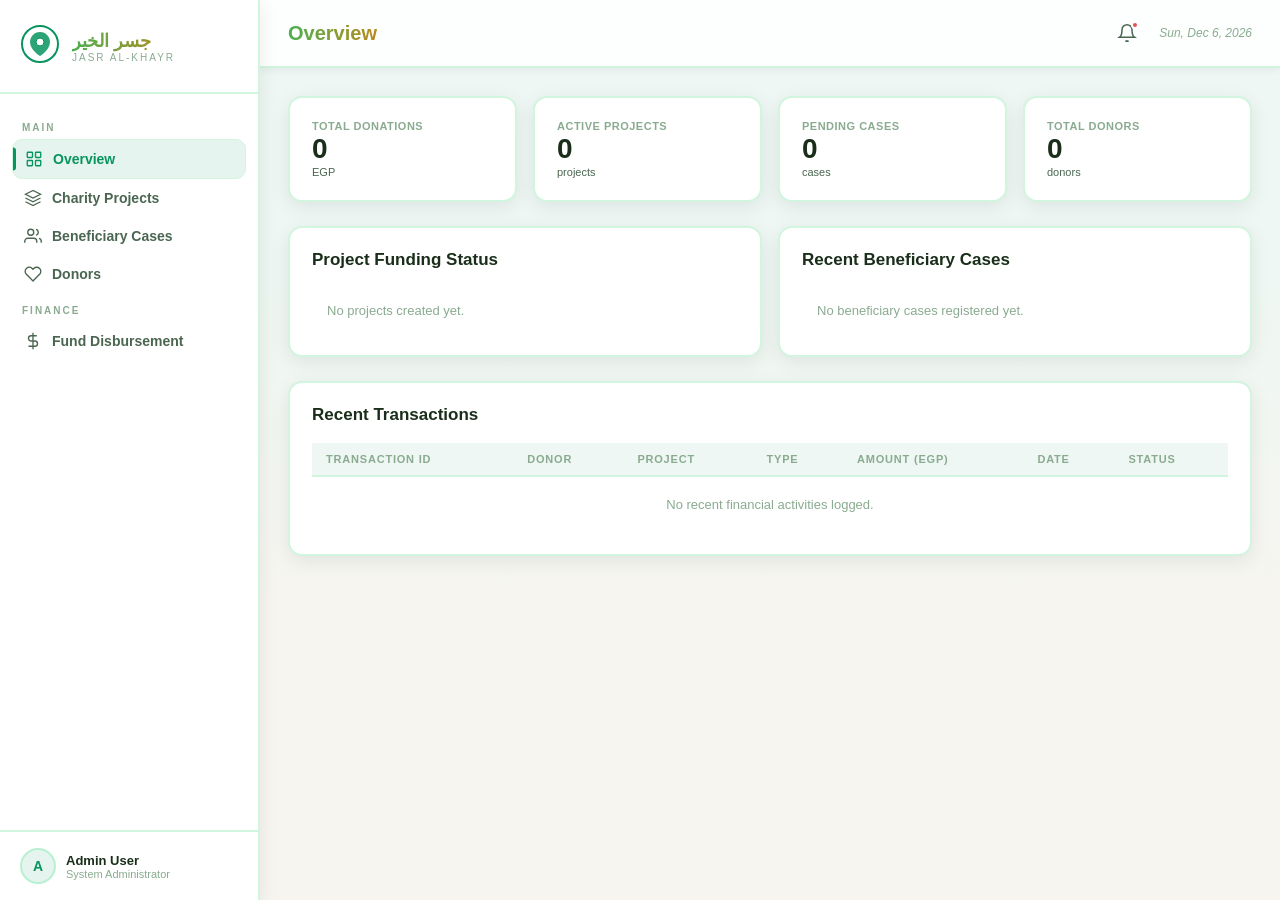
==== commit 6acc6624: "1" ====
--- a/admindashboard.html
+++ b/admindashboard.html
@@ -32,12 +32,10 @@
       <a href="#" class="nav-item" data-section="projects">
         <svg viewBox="0 0 24 24" fill="none" stroke="currentColor" stroke-width="1.8"><path d="M12 2L2 7l10 5 10-5-10-5z"/><path d="M2 17l10 5 10-5"/><path d="M2 12l10 5 10-5"/></svg>
         Charity Projects
-        <span class="nav-badge">5</span>
       </a>
       <a href="#" class="nav-item" data-section="cases">
         <svg viewBox="0 0 24 24" fill="none" stroke="currentColor" stroke-width="1.8"><path d="M17 21v-2a4 4 0 00-4-4H5a4 4 0 00-4 4v2"/><circle cx="9" cy="7" r="4"/><path d="M23 21v-2a4 4 0 00-3-3.87"/><path d="M16 3.13a4 4 0 010 7.75"/></svg>
         Beneficiary Cases
-        <span class="nav-badge alert">3</span>
       </a>
       <a href="#" class="nav-item" data-section="donors">
         <svg viewBox="0 0 24 24" fill="none" stroke="currentColor" stroke-width="1.8"><path d="M20.84 4.61a5.5 5.5 0 00-7.78 0L12 5.67l-1.06-1.06a5.5 5.5 0 00-7.78 7.78l1.06 1.06L12 21.23l7.78-7.78 1.06-1.06a5.5 5.5 0 000-7.78z"/></svg>
@@ -47,15 +45,6 @@
       <a href="#" class="nav-item" data-section="disbursements">
         <svg viewBox="0 0 24 24" fill="none" stroke="currentColor" stroke-width="1.8"><line x1="12" y1="1" x2="12" y2="23"/><path d="M17 5H9.5a3.5 3.5 0 000 7h5a3.5 3.5 0 010 7H6"/></svg>
         Fund Disbursement
-      </a>
-      <a href="#" class="nav-item" data-section="reports">
-        <svg viewBox="0 0 24 24" fill="none" stroke="currentColor" stroke-width="1.8"><path d="M14 2H6a2 2 0 00-2 2v16a2 2 0 002 2h12a2 2 0 002-2V8z"/><polyline points="14 2 14 8 20 8"/><line x1="16" y1="13" x2="8" y2="13"/><line x1="16" y1="17" x2="8" y2="17"/><polyline points="10 9 9 9 8 9"/></svg>
-        Financial Reports
-      </a>
-      <span class="nav-label">System</span>
-      <a href="#" class="nav-item" data-section="settings">
-        <svg viewBox="0 0 24 24" fill="none" stroke="currentColor" stroke-width="1.8"><circle cx="12" cy="12" r="3"/><path d="M19.07 4.93A10 10 0 0 0 4.93 19.07M4.93 4.93A10 10 0 0 1 19.07 19.07"/></svg>
-        Settings
       </a>
     </nav>
 
@@ -65,14 +54,10 @@
         <span class="admin-name">Admin User</span>
         <span class="admin-role">System Administrator</span>
       </div>
-      <button class="logout-btn" title="Logout">
-        <svg viewBox="0 0 24 24" fill="none" stroke="currentColor" stroke-width="1.8"><path d="M9 21H5a2 2 0 01-2-2V5a2 2 0 012-2h4"/><polyline points="16 17 21 12 16 7"/><line x1="21" y1="12" x2="9" y2="12"/></svg>
-      </button>
     </div>
   </aside>
+
   <main class="main-content">
-
-    <!-- TOP BAR -->
     <header class="topbar">
       <div class="topbar-left">
         <button class="menu-toggle" id="menuToggle">
@@ -81,42 +66,13 @@
         <div class="page-title" id="pageTitle">Overview</div>
       </div>
       <div class="topbar-right">
-        <div class="search-box">
-          <svg viewBox="0 0 24 24" fill="none" stroke="currentColor" stroke-width="1.8"><circle cx="11" cy="11" r="8"/><line x1="21" y1="21" x2="16.65" y2="16.65"/></svg>
-          <input type="text" placeholder="Search projects, cases…" />
-        </div>
         <div class="notif-bell" id="notifBell">
           <svg viewBox="0 0 24 24" fill="none" stroke="currentColor" stroke-width="1.8"><path d="M18 8A6 6 0 006 8c0 7-3 9-3 9h18s-3-2-3-9"/><path d="M13.73 21a2 2 0 01-3.46 0"/></svg>
           <span class="notif-dot"></span>
-          <!-- Notification Dropdown -->
           <div class="notif-dropdown" id="notifDropdown">
             <div class="notif-header">Notifications</div>
-            <div class="notif-item unread">
-              <div class="notif-icon gold">
-                <svg viewBox="0 0 24 24" fill="none" stroke="currentColor" stroke-width="2"><path d="M12 2L2 7l10 5 10-5-10-5z"/></svg>
-              </div>
-              <div class="notif-text">
-                <strong>Mosque Project</strong> reached its funding target of EGP 50,000!
-                <span class="notif-time">2 mins ago</span>
-              </div>
-            </div>
-            <div class="notif-item unread">
-              <div class="notif-icon green">
-                <svg viewBox="0 0 24 24" fill="none" stroke="currentColor" stroke-width="2"><path d="M17 21v-2a4 4 0 00-4-4H5a4 4 0 00-4 4v2"/></svg>
-              </div>
-              <div class="notif-text">
-                <strong>New case submitted</strong> by Ahmed Hassan — pending review.
-                <span class="notif-time">15 mins ago</span>
-              </div>
-            </div>
-            <div class="notif-item">
-              <div class="notif-icon blue">
-                <svg viewBox="0 0 24 24" fill="none" stroke="currentColor" stroke-width="2"><line x1="12" y1="1" x2="12" y2="23"/><path d="M17 5H9.5a3.5 3.5 0 000 7h5"/></svg>
-              </div>
-              <div class="notif-text">
-                Fund disbursement of EGP 1,200 completed for case #C-0045.
-                <span class="notif-time">1 hour ago</span>
-              </div>
+            <div class="notif-empty-state" style="padding: 20px; text-align: center; color: var(--text-muted); font-size: 13px;">
+              No recent logs available.
             </div>
             <div class="notif-footer">View all notifications</div>
           </div>
@@ -125,92 +81,49 @@
       </div>
     </header>
 
-    <!-- ═══ SECTION: OVERVIEW ═══ -->
     <section class="section active" id="section-overview">
-
-      <!-- ALERT BANNER -->
-      <div class="alert-banner" id="alertBanner">
-        <svg viewBox="0 0 24 24" fill="none" stroke="currentColor" stroke-width="2"><path d="M10.29 3.86L1.82 18a2 2 0 001.71 3h16.94a2 2 0 001.71-3L13.71 3.86a2 2 0 00-3.42 0z"/><line x1="12" y1="9" x2="12" y2="13"/><line x1="12" y1="17" x2="12.01" y2="17"/></svg>
-        <span><strong>Alert:</strong> "Mosque Construction" project has reached its target of EGP 50,000. Please review and close the project.</span>
-        <button onclick="document.getElementById('alertBanner').style.display='none'">✕</button>
-      </div>
       <div class="stats-grid">
-        <div class="stat-card" data-animate>
-          <div class="stat-icon teal">
-            <svg viewBox="0 0 24 24" fill="none" stroke="currentColor" stroke-width="1.8"><line x1="12" y1="1" x2="12" y2="23"/><path d="M17 5H9.5a3.5 3.5 0 000 7h5a3.5 3.5 0 010 7H6"/></svg>
-          </div>
+        <div class="stat-card">
           <div class="stat-body">
             <span class="stat-label">Total Donations</span>
-            <span class="stat-value" data-target="284500">0</span>
-            <span class="stat-currency">EGP</span>
-            <span class="stat-delta up">↑ 14% this month</span>
-          </div>
-        </div>
-        <div class="stat-card" data-animate>
-          <div class="stat-icon gold">
-            <svg viewBox="0 0 24 24" fill="none" stroke="currentColor" stroke-width="1.8"><path d="M12 2L2 7l10 5 10-5-10-5z"/><path d="M2 17l10 5 10-5"/><path d="M2 12l10 5 10-5"/></svg>
-          </div>
+            <span class="stat-value">0</span> <span class="stat-currency">EGP</span>
+          </div>
+        </div>
+        <div class="stat-card">
           <div class="stat-body">
             <span class="stat-label">Active Projects</span>
-            <span class="stat-value" data-target="5">0</span>
-            <span class="stat-currency">projects</span>
-            <span class="stat-delta up">↑ 2 new</span>
-          </div>
-        </div>
-        <div class="stat-card" data-animate>
-          <div class="stat-icon rose">
-            <svg viewBox="0 0 24 24" fill="none" stroke="currentColor" stroke-width="1.8"><path d="M17 21v-2a4 4 0 00-4-4H5a4 4 0 00-4 4v2"/><circle cx="9" cy="7" r="4"/><path d="M23 21v-2a4 4 0 00-3-3.87"/><path d="M16 3.13a4 4 0 010 7.75"/></svg>
-          </div>
+            <span class="stat-value">0</span> <span class="stat-currency">projects</span>
+          </div>
+        </div>
+        <div class="stat-card">
           <div class="stat-body">
             <span class="stat-label">Pending Cases</span>
-            <span class="stat-value" data-target="3">0</span>
-            <span class="stat-currency">cases</span>
-            <span class="stat-delta down">↓ needs review</span>
-          </div>
-        </div>
-        <div class="stat-card" data-animate>
-          <div class="stat-icon blue">
-            <svg viewBox="0 0 24 24" fill="none" stroke="currentColor" stroke-width="1.8"><path d="M20.84 4.61a5.5 5.5 0 00-7.78 0L12 5.67l-1.06-1.06a5.5 5.5 0 00-7.78 7.78l1.06 1.06L12 21.23l7.78-7.78 1.06-1.06a5.5 5.5 0 000-7.78z"/></svg>
-          </div>
+            <span class="stat-value">0</span> <span class="stat-currency">cases</span>
+          </div>
+        </div>
+        <div class="stat-card">
           <div class="stat-body">
             <span class="stat-label">Total Donors</span>
-            <span class="stat-value" data-target="312">0</span>
-            <span class="stat-currency">donors</span>
-            <span class="stat-delta up">↑ 27 this week</span>
-          </div>
-        </div>
-      </div>
+            <span class="stat-value">0</span> <span class="stat-currency">donors</span>
+          </div>
+        </div>
+      </div>
+
       <div class="two-col">
         <div class="card">
-          <div class="card-header">
-            <h3>Project Funding Status</h3>
-            <button class="btn-sm" data-section-link="projects">Manage Projects</button>
-          </div>
-          <div class="project-list" id="projectList">
-       
-          </div>
-        </div>
-
-  
+          <div class="card-header"><h3>Project Funding Status</h3></div>
+          <div class="project-list" id="projectList"></div>
+        </div>
         <div class="card">
-          <div class="card-header">
-            <h3>Recent Beneficiary Cases</h3>
-            <button class="btn-sm" data-section-link="cases">View All</button>
-          </div>
-          <div class="case-list" id="caseListOverview">
-         
-          </div>
-        </div>
-      </div>
-
-      
+          <div class="card-header"><h3>Recent Beneficiary Cases</h3></div>
+          <div class="case-list" id="caseListOverview"></div>
+        </div>
+      </div>
+
       <div class="card mt">
-        <div class="card-header">
-          <h3>Recent Transactions</h3>
-          <button class="btn-sm" data-section-link="reports">Full Report</button>
-        </div>
+        <div class="card-header"><h3>Recent Transactions</h3></div>
         <div class="table-wrap">
-          <table class="data-table" id="transactionTable">
+          <table class="data-table">
             <thead>
               <tr>
                 <th>Transaction ID</th>
@@ -222,38 +135,22 @@
                 <th>Status</th>
               </tr>
             </thead>
-            <tbody id="transactionBody">
-          
-            </tbody>
+            <tbody id="transactionBody"></tbody>
           </table>
         </div>
       </div>
-
-    </section>
-
+    </section>
 
     <section class="section" id="section-projects">
       <div class="section-header">
         <h2>Charity Projects</h2>
         <button class="btn-primary" id="openCreateProject">+ Create New Project</button>
       </div>
-
-      <div class="projects-grid" id="projectsGrid">
-       
-      </div>
-    </section>
-
+      <div class="projects-grid" id="projectsGrid"></div>
+    </section>
 
     <section class="section" id="section-cases">
-      <div class="section-header">
-        <h2>Beneficiary Cases</h2>
-        <div class="filter-row">
-          <button class="filter-btn active" data-filter="all">All</button>
-          <button class="filter-btn" data-filter="Pending">Pending</button>
-          <button class="filter-btn" data-filter="Approved">Approved</button>
-          <button class="filter-btn" data-filter="Rejected">Rejected</button>
-        </div>
-      </div>
+      <div class="section-header"><h2>Beneficiary Cases</h2></div>
       <div class="card">
         <div class="table-wrap">
           <table class="data-table">
@@ -267,19 +164,14 @@
                 <th>Actions</th>
               </tr>
             </thead>
-            <tbody id="casesBody">
-              
-            </tbody>
+            <tbody id="casesBody"></tbody>
           </table>
         </div>
       </div>
     </section>
 
-  
     <section class="section" id="section-donors">
-      <div class="section-header">
-        <h2>Donor Management</h2>
-      </div>
+      <div class="section-header"><h2>Donor Management</h2></div>
       <div class="card">
         <div class="table-wrap">
           <table class="data-table">
@@ -288,131 +180,18 @@
                 <th>Donor ID</th>
                 <th>Name</th>
                 <th>Email</th>
-                <th>Wallet Balance (EGP)</th>
-                <th>Total Donated (EGP)</th>
+                <th>Wallet Balance</th>
+                <th>Total Donated</th>
                 <th>Joined</th>
               </tr>
             </thead>
-            <tbody id="donorsBody">
-           
-            </tbody>
+            <tbody id="donorsBody"></tbody>
           </table>
         </div>
       </div>
     </section>
-
-
-    <section class="section" id="section-disbursements">
-      <div class="section-header">
-        <h2>Fund Disbursement</h2>
-      </div>
-      <div class="two-col">
-        <div class="card">
-          <div class="card-header"><h3>Disburse Funds</h3></div>
-          <form class="disburse-form" id="disburseForm">
-            <label>Select Approved Case</label>
-            <select id="disbCase">
-              <option value="">-- Select Case --</option>
-            </select>
-            <label>Select Project</label>
-            <select id="disbProject">
-              <option value="">-- Select Project --</option>
-            </select>
-            <label>Disbursement Amount (EGP)</label>
-            <input type="number" id="disbAmount" placeholder="Enter amount…" min="1" />
-            <div class="available-funds" id="availFunds">Available project funds: —</div>
-            <button type="submit" class="btn-primary full-width">Disburse Funds</button>
-          </form>
-        </div>
-        <div class="card">
-          <div class="card-header"><h3>Disbursement History</h3></div>
-         
-          </div>
-        </div>
-      </div>
-    </section>
-
-   
-    <section class="section" id="section-reports">
-      <div class="section-header">
-        <h2>Financial Reports</h2>
-      </div>
-
-     
-      <div class="card">
-        <div class="card-header">
-          <h3>Donations per Project</h3>
-          <select id="reportPeriod">
-            <option value="month">This Month</option>
-            <option value="quarter">This Quarter</option>
-            <option value="year">This Year</option>
-          </select>
-        </div>
-        <div class="chart-container">
-          <canvas id="donationsChart"></canvas>
-        </div>
-      </div>
-
-      <div class="two-col mt">
-        <div class="card">
-          <div class="card-header"><h3>Summary Statistics</h3></div>
-          <div class="summary-stats" id="summaryStats">
-        
-          </div>
-        </div>
-        <div class="card">
-          <div class="card-header">
-            <h3>Export Report</h3>
-          </div>
-          <div class="export-area">
-            <p>Generate and download a complete financial report for the selected period.</p>
-            <button class="btn-primary" id="exportBtn">Download PDF Report</button>
-            <div class="export-success" id="exportSuccess" style="display:none">
-              ✓ Report generated successfully!
-            </div>
-          </div>
-        </div>
-      </div>
-    </section>
-
-    <section class="section" id="section-settings">
-      <div class="section-header"><h2>System Settings</h2></div>
-      <div class="card settings-card">
-        <h3>Admin Account</h3>
-        <div class="settings-row">
-          <label>Full Name</label>
-          <input type="text" value="Admin User" />
-        </div>
-        <div class="settings-row">
-          <label>Email</label>
-          <input type="email" value="admin@jasralkhayr.org" />
-        </div>
-        <div class="settings-row">
-          <label>Password</label>
-          <input type="password" value="••••••••" />
-        </div>
-        <button class="btn-primary">Save Changes</button>
-      </div>
-      <div class="card settings-card mt">
-        <h3>Notifications</h3>
-        <div class="toggle-row">
-          <span>Alert when project reaches funding target</span>
-          <label class="toggle-switch"><input type="checkbox" checked /><span class="slider"></span></label>
-        </div>
-        <div class="toggle-row">
-          <span>Notify on new beneficiary case submission</span>
-          <label class="toggle-switch"><input type="checkbox" checked /><span class="slider"></span></label>
-        </div>
-        <div class="toggle-row">
-          <span>Daily financial summary email</span>
-          <label class="toggle-switch"><input type="checkbox" /><span class="slider"></span></label>
-        </div>
-      </div>
-    </section>
-
   </main>
 
-  
   <div class="modal-overlay" id="createProjectModal">
     <div class="modal">
       <div class="modal-header">
@@ -421,7 +200,7 @@
       </div>
       <form class="modal-form" id="createProjectForm">
         <label>Project Name</label>
-        <input type="text" id="newProjectName" placeholder="e.g. Orphan Sponsorship Program" required />
+        <input type="text" id="newProjectName" required />
         <label>Project Category</label>
         <select id="newProjectCategory">
           <option>Orphan Sponsorship</option>
@@ -431,10 +210,32 @@
           <option>Education Support</option>
         </select>
         <label>Funding Target (EGP)</label>
-        <input type="number" id="newProjectTarget" placeholder="Enter target amount…" min="100" required />
-        <label>Description</label>
-        <textarea id="newProjectDesc" placeholder="Describe the project…" rows="3"></textarea>
+        <input type="number" id="newProjectTarget" min="100" required />
         <button type="submit" class="btn-primary full-width">Create Project</button>
+      </form>
+    </div>
+  </div>
+
+  <div class="modal-overlay" id="editProjectModal">
+    <div class="modal">
+      <div class="modal-header">
+        <h3>Update Project Configurations</h3>
+        <button class="modal-close" id="closeEditProject">✕</button>
+      </div>
+      <form class="modal-form" id="editProjectForm">
+        <label>Project Name</label>
+        <input type="text" id="editProjectName" required />
+        <label>Project Category</label>
+        <select id="editProjectCategory">
+          <option>Orphan Sponsorship</option>
+          <option>Mosque Construction</option>
+          <option>Ramadan Feeding Program</option>
+          <option>Medical Aid</option>
+          <option>Education Support</option>
+        </select>
+        <label>Funding Target (EGP)</label>
+        <input type="number" id="editProjectTarget" min="100" required />
+        <button type="submit" class="btn-primary full-width" style="background: var(--teal);">Save Changes</button>
       </form>
     </div>
   </div>
@@ -445,17 +246,14 @@
         <h3>Review Beneficiary Case</h3>
         <button class="modal-close" id="closeCaseReview">✕</button>
       </div>
-      <div class="modal-body" id="caseReviewBody">
-       
-      </div>
+      <div class="modal-body" id="caseReviewBody"></div>
       <div class="modal-actions">
-        <button class="btn-success" id="approveCase">✓ Approve Case</button>
-        <button class="btn-danger" id="rejectCase">✕ Reject Case</button>
+        <button class="btn-success" id="approveCase">✓ Approve</button>
+        <button class="btn-danger" id="rejectCase">✕ Reject</button>
       </div>
     </div>
   </div>
 
   <script src="admindashboard.js"></script>
-  <link rel="stylesheet"href="css">
 </body>
 </html>
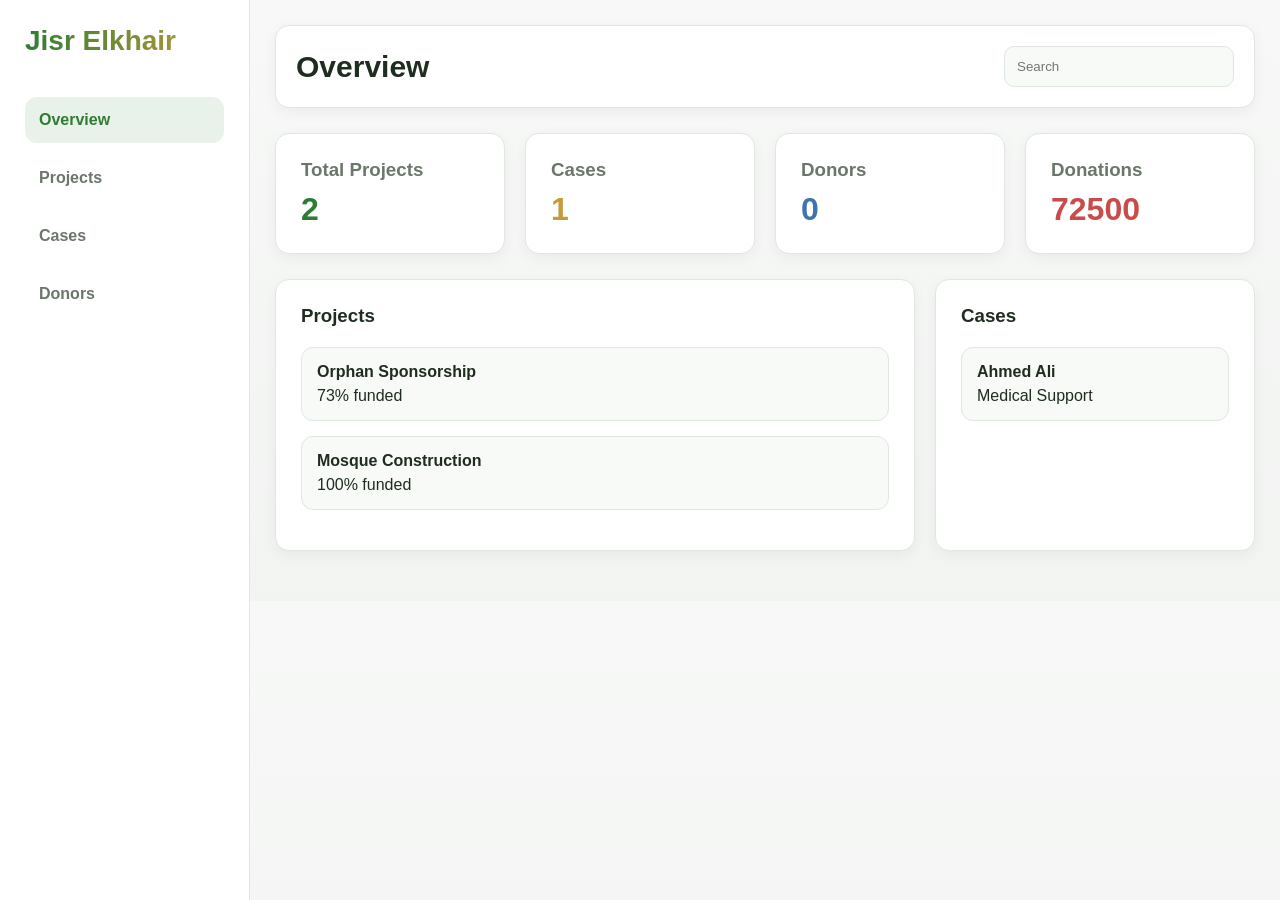
==== commit e5d35397: "1" ====
--- a/admindashboard.html
+++ b/admindashboard.html
@@ -1,259 +1,291 @@
 <!DOCTYPE html>
-<html lang="en" dir="ltr">
+
+<html lang="en">
+
 <head>
-  <meta charset="UTF-8" />
-  <meta name="viewport" content="width=device-width, initial-scale=1.0" />
-  <title>Jasr Al-Khayr — Admin Dashboard</title>
-  <link rel="preconnect" href="https://fonts.googleapis.com" />
-  <link href="https://fonts.googleapis.com/css2?family=Playfair+Display:wght@500;700&family=DM+Sans:wght@300;400;500;600&display=swap" rel="stylesheet" />
-  <link rel="stylesheet" href="admindashboard.css" />
+
+    <meta charset="UTF-8">
+
+    <meta name="viewport"
+          content="width=device-width, initial-scale=1.0">
+
+    <title>
+        Admin Dashboard
+    </title>
+
+    <link rel="stylesheet"
+          href="admindashboard.css">
+
 </head>
+
 <body>
-  <aside class="sidebar" id="sidebar">
-    <div class="sidebar-brand">
-      <div class="brand-icon">
-        <svg viewBox="0 0 40 40" fill="none" xmlns="http://www.w3.org/2000/svg">
-          <circle cx="20" cy="20" r="18" stroke="var(--gold)" stroke-width="2"/>
-          <path d="M20 8 C14 8 10 13 10 18 C10 26 20 32 20 32 C20 32 30 26 30 18 C30 13 26 8 20 8Z" fill="var(--gold)" opacity="0.85"/>
-          <circle cx="20" cy="18" r="4" fill="var(--bg-sidebar)"/>
-        </svg>
-      </div>
-      <div class="brand-text">
-        <span class="brand-ar">جسر الخير</span>
-        <span class="brand-en">Jasr Al-Khayr</span>
-      </div>
+
+    <div class="sidebar">
+
+        <div class="brand">
+
+            <h1>
+                Jisr Elkhair
+            </h1>
+
+        </div>
+
+        <div class="nav">
+
+            <a href="#"
+               class="nav-item active"
+               data-section="overview">
+
+               Overview
+
+            </a>
+
+            <a href="#"
+               class="nav-item"
+               data-section="projects">
+
+               Projects
+
+            </a>
+
+            <a href="#"
+               class="nav-item"
+               data-section="cases">
+
+               Cases
+
+            </a>
+
+            <a href="#"
+               class="nav-item"
+               data-section="donors">
+
+               Donors
+
+            </a>
+
+        </div>
+
     </div>
-    <nav class="sidebar-nav">
-      <span class="nav-label">Main</span>
-      <a href="#" class="nav-item active" data-section="overview">
-        <svg viewBox="0 0 24 24" fill="none" stroke="currentColor" stroke-width="1.8"><rect x="3" y="3" width="7" height="7" rx="1"/><rect x="14" y="3" width="7" height="7" rx="1"/><rect x="3" y="14" width="7" height="7" rx="1"/><rect x="14" y="14" width="7" height="7" rx="1"/></svg>
-        Overview
-      </a>
-      <a href="#" class="nav-item" data-section="projects">
-        <svg viewBox="0 0 24 24" fill="none" stroke="currentColor" stroke-width="1.8"><path d="M12 2L2 7l10 5 10-5-10-5z"/><path d="M2 17l10 5 10-5"/><path d="M2 12l10 5 10-5"/></svg>
-        Charity Projects
-      </a>
-      <a href="#" class="nav-item" data-section="cases">
-        <svg viewBox="0 0 24 24" fill="none" stroke="currentColor" stroke-width="1.8"><path d="M17 21v-2a4 4 0 00-4-4H5a4 4 0 00-4 4v2"/><circle cx="9" cy="7" r="4"/><path d="M23 21v-2a4 4 0 00-3-3.87"/><path d="M16 3.13a4 4 0 010 7.75"/></svg>
-        Beneficiary Cases
-      </a>
-      <a href="#" class="nav-item" data-section="donors">
-        <svg viewBox="0 0 24 24" fill="none" stroke="currentColor" stroke-width="1.8"><path d="M20.84 4.61a5.5 5.5 0 00-7.78 0L12 5.67l-1.06-1.06a5.5 5.5 0 00-7.78 7.78l1.06 1.06L12 21.23l7.78-7.78 1.06-1.06a5.5 5.5 0 000-7.78z"/></svg>
-        Donors
-      </a>
-      <span class="nav-label">Finance</span>
-      <a href="#" class="nav-item" data-section="disbursements">
-        <svg viewBox="0 0 24 24" fill="none" stroke="currentColor" stroke-width="1.8"><line x1="12" y1="1" x2="12" y2="23"/><path d="M17 5H9.5a3.5 3.5 0 000 7h5a3.5 3.5 0 010 7H6"/></svg>
-        Fund Disbursement
-      </a>
-    </nav>
-
-    <div class="sidebar-footer">
-      <div class="admin-avatar">A</div>
-      <div class="admin-info">
-        <span class="admin-name">Admin User</span>
-        <span class="admin-role">System Administrator</span>
-      </div>
+
+    <div class="main">
+
+        <div class="topbar">
+
+            <h2 id="pageTitle">
+                Overview
+            </h2>
+
+            <div class="search-box">
+
+                <input type="text"
+                       placeholder="Search">
+
+            </div>
+
+        </div>
+
+        <section class="section active"
+                 id="section-overview">
+
+            <div class="stats-grid">
+
+                <div class="stat-card">
+
+                    <h3>
+                        Total Projects
+                    </h3>
+
+                    <p class="green">
+                        2
+                    </p>
+
+                </div>
+
+                <div class="stat-card">
+
+                    <h3>
+                        Cases
+                    </h3>
+
+                    <p class="gold">
+                        1
+                    </p>
+
+                </div>
+
+                <div class="stat-card">
+
+                    <h3>
+                        Donors
+                    </h3>
+
+                    <p class="blue">
+                        0
+                    </p>
+
+                </div>
+
+                <div class="stat-card">
+
+                    <h3>
+                        Donations
+                    </h3>
+
+                    <p class="red">
+                        72500
+                    </p>
+
+                </div>
+
+            </div>
+
+            <div class="cards">
+
+                <div class="card">
+
+                    <h3>
+                        Projects
+                    </h3>
+
+                    <div id="projectList"></div>
+
+                </div>
+
+                <div class="card">
+
+                    <h3>
+                        Cases
+                    </h3>
+
+                    <div id="caseListOverview"></div>
+
+                </div>
+
+            </div>
+
+        </section>
+
+        <section class="section"
+                 id="section-projects">
+
+            <div class="card">
+
+                <h3>
+                    Create Project
+                </h3>
+
+                <form id="createProjectForm">
+
+                    <input type="text"
+                           id="newProjectName"
+                           placeholder="Project Name"
+                           required>
+
+                    <br><br>
+
+                    <input type="text"
+                           id="newProjectCategory"
+                           placeholder="Category"
+                           required>
+
+                    <br><br>
+
+                    <input type="number"
+                           id="newProjectTarget"
+                           placeholder="Target"
+                           required>
+
+                    <br><br>
+
+                    <button type="submit"
+                            class="btn">
+
+                            Create
+
+                    </button>
+
+                </form>
+
+            </div>
+
+            <br>
+
+            <div id="projectsGrid"
+                 class="projects-grid"></div>
+
+        </section>
+
+        <section class="section"
+                 id="section-cases">
+
+            <div class="card">
+
+                <h3>
+                    Cases
+                </h3>
+
+                <table>
+
+                    <thead>
+
+                        <tr>
+
+                            <th>ID</th>
+                            <th>Name</th>
+                            <th>Description</th>
+                            <th>Status</th>
+                            <th>Actions</th>
+
+                        </tr>
+
+                    </thead>
+
+                    <tbody id="casesBody"></tbody>
+
+                </table>
+
+            </div>
+
+        </section>
+
+        <section class="section"
+                 id="section-donors">
+
+            <div class="card">
+
+                <h3>
+                    Donors
+                </h3>
+
+                <table>
+
+                    <thead>
+
+                        <tr>
+
+                            <th>ID</th>
+                            <th>Name</th>
+                            <th>Email</th>
+                            <th>Wallet</th>
+                            <th>Total</th>
+
+                        </tr>
+
+                    </thead>
+
+                    <tbody id="donorsBody"></tbody>
+
+                </table>
+
+            </div>
+
+        </section>
+
     </div>
-  </aside>
-
-  <main class="main-content">
-    <header class="topbar">
-      <div class="topbar-left">
-        <button class="menu-toggle" id="menuToggle">
-          <span></span><span></span><span></span>
-        </button>
-        <div class="page-title" id="pageTitle">Overview</div>
-      </div>
-      <div class="topbar-right">
-        <div class="notif-bell" id="notifBell">
-          <svg viewBox="0 0 24 24" fill="none" stroke="currentColor" stroke-width="1.8"><path d="M18 8A6 6 0 006 8c0 7-3 9-3 9h18s-3-2-3-9"/><path d="M13.73 21a2 2 0 01-3.46 0"/></svg>
-          <span class="notif-dot"></span>
-          <div class="notif-dropdown" id="notifDropdown">
-            <div class="notif-header">Notifications</div>
-            <div class="notif-empty-state" style="padding: 20px; text-align: center; color: var(--text-muted); font-size: 13px;">
-              No recent logs available.
-            </div>
-            <div class="notif-footer">View all notifications</div>
-          </div>
-        </div>
-        <div class="date-display" id="currentDate"></div>
-      </div>
-    </header>
-
-    <section class="section active" id="section-overview">
-      <div class="stats-grid">
-        <div class="stat-card">
-          <div class="stat-body">
-            <span class="stat-label">Total Donations</span>
-            <span class="stat-value">0</span> <span class="stat-currency">EGP</span>
-          </div>
-        </div>
-        <div class="stat-card">
-          <div class="stat-body">
-            <span class="stat-label">Active Projects</span>
-            <span class="stat-value">0</span> <span class="stat-currency">projects</span>
-          </div>
-        </div>
-        <div class="stat-card">
-          <div class="stat-body">
-            <span class="stat-label">Pending Cases</span>
-            <span class="stat-value">0</span> <span class="stat-currency">cases</span>
-          </div>
-        </div>
-        <div class="stat-card">
-          <div class="stat-body">
-            <span class="stat-label">Total Donors</span>
-            <span class="stat-value">0</span> <span class="stat-currency">donors</span>
-          </div>
-        </div>
-      </div>
-
-      <div class="two-col">
-        <div class="card">
-          <div class="card-header"><h3>Project Funding Status</h3></div>
-          <div class="project-list" id="projectList"></div>
-        </div>
-        <div class="card">
-          <div class="card-header"><h3>Recent Beneficiary Cases</h3></div>
-          <div class="case-list" id="caseListOverview"></div>
-        </div>
-      </div>
-
-      <div class="card mt">
-        <div class="card-header"><h3>Recent Transactions</h3></div>
-        <div class="table-wrap">
-          <table class="data-table">
-            <thead>
-              <tr>
-                <th>Transaction ID</th>
-                <th>Donor</th>
-                <th>Project</th>
-                <th>Type</th>
-                <th>Amount (EGP)</th>
-                <th>Date</th>
-                <th>Status</th>
-              </tr>
-            </thead>
-            <tbody id="transactionBody"></tbody>
-          </table>
-        </div>
-      </div>
-    </section>
-
-    <section class="section" id="section-projects">
-      <div class="section-header">
-        <h2>Charity Projects</h2>
-        <button class="btn-primary" id="openCreateProject">+ Create New Project</button>
-      </div>
-      <div class="projects-grid" id="projectsGrid"></div>
-    </section>
-
-    <section class="section" id="section-cases">
-      <div class="section-header"><h2>Beneficiary Cases</h2></div>
-      <div class="card">
-        <div class="table-wrap">
-          <table class="data-table">
-            <thead>
-              <tr>
-                <th>Case ID</th>
-                <th>Recipient Name</th>
-                <th>Case Description</th>
-                <th>Submitted</th>
-                <th>Status</th>
-                <th>Actions</th>
-              </tr>
-            </thead>
-            <tbody id="casesBody"></tbody>
-          </table>
-        </div>
-      </div>
-    </section>
-
-    <section class="section" id="section-donors">
-      <div class="section-header"><h2>Donor Management</h2></div>
-      <div class="card">
-        <div class="table-wrap">
-          <table class="data-table">
-            <thead>
-              <tr>
-                <th>Donor ID</th>
-                <th>Name</th>
-                <th>Email</th>
-                <th>Wallet Balance</th>
-                <th>Total Donated</th>
-                <th>Joined</th>
-              </tr>
-            </thead>
-            <tbody id="donorsBody"></tbody>
-          </table>
-        </div>
-      </div>
-    </section>
-  </main>
-
-  <div class="modal-overlay" id="createProjectModal">
-    <div class="modal">
-      <div class="modal-header">
-        <h3>Create New Charity Project</h3>
-        <button class="modal-close" id="closeCreateProject">✕</button>
-      </div>
-      <form class="modal-form" id="createProjectForm">
-        <label>Project Name</label>
-        <input type="text" id="newProjectName" required />
-        <label>Project Category</label>
-        <select id="newProjectCategory">
-          <option>Orphan Sponsorship</option>
-          <option>Mosque Construction</option>
-          <option>Ramadan Feeding Program</option>
-          <option>Medical Aid</option>
-          <option>Education Support</option>
-        </select>
-        <label>Funding Target (EGP)</label>
-        <input type="number" id="newProjectTarget" min="100" required />
-        <button type="submit" class="btn-primary full-width">Create Project</button>
-      </form>
-    </div>
-  </div>
-
-  <div class="modal-overlay" id="editProjectModal">
-    <div class="modal">
-      <div class="modal-header">
-        <h3>Update Project Configurations</h3>
-        <button class="modal-close" id="closeEditProject">✕</button>
-      </div>
-      <form class="modal-form" id="editProjectForm">
-        <label>Project Name</label>
-        <input type="text" id="editProjectName" required />
-        <label>Project Category</label>
-        <select id="editProjectCategory">
-          <option>Orphan Sponsorship</option>
-          <option>Mosque Construction</option>
-          <option>Ramadan Feeding Program</option>
-          <option>Medical Aid</option>
-          <option>Education Support</option>
-        </select>
-        <label>Funding Target (EGP)</label>
-        <input type="number" id="editProjectTarget" min="100" required />
-        <button type="submit" class="btn-primary full-width" style="background: var(--teal);">Save Changes</button>
-      </form>
-    </div>
-  </div>
-
-  <div class="modal-overlay" id="caseReviewModal">
-    <div class="modal">
-      <div class="modal-header">
-        <h3>Review Beneficiary Case</h3>
-        <button class="modal-close" id="closeCaseReview">✕</button>
-      </div>
-      <div class="modal-body" id="caseReviewBody"></div>
-      <div class="modal-actions">
-        <button class="btn-success" id="approveCase">✓ Approve</button>
-        <button class="btn-danger" id="rejectCase">✕ Reject</button>
-      </div>
-    </div>
-  </div>
-
-  <script src="admindashboard.js"></script>
+
+    <script src="admindashboard.js"></script>
+
 </body>
+
 </html>
--- a/admindashboard.css
+++ b/admindashboard.css
@@ -1,1088 +1,320 @@
-:root {
-
-  --bg-body:        #eef7f3;
-  --bg-sidebar:     #ffffff;
-  --bg-card:        #ffffff;
-  --bg-card-hover:  #f4fbf7;
-  --bg-input:       #f7fdf9;
-
-  --green:          #08945f;
-  --green-dark:     #06794e;
-  --green-light:    #4caf50;
-  --green-pale:     #eef7f3;
-  --green-dim:      rgba(8, 148, 95, 0.10);
-
-  --gold:           #b98a1f;
-  --gold-light:     #d4a82a;
-  --gold-dim:       rgba(185, 138, 31, 0.10);
-
- 
-  --teal:           #0d9b68;
-  --teal-dim:       rgba(13, 155, 104, 0.10);
-  --rose:           #e05252;
-  --rose-dim:       rgba(224, 82, 82, 0.10);
-  --blue:           #3a7bd5;
-  --blue-dim:       rgba(58, 123, 213, 0.10);
-  --amber:          #c8861a;
-  --amber-dim:      rgba(200, 134, 26, 0.10);
-
-
-  --text-primary:   #1a2e1a;
-  --text-secondary: #4a6650;
-  --text-muted:     #8aab90;
-
- 
-  --border:         #d2f5df;
-  --border-green:   #b8f0d2;
-  --border-gold:    rgba(185, 138, 31, 0.30);
-
-  --sidebar-w:      260px;
-  --topbar-h:       68px;
-  --radius:         14px;
-  --radius-sm:      10px;
-  --shadow:         0 5px 20px rgba(0, 0, 0, 0.08);
-  --shadow-sm:      0 2px 8px  rgba(0, 0, 0, 0.06);
-  --transition:     0.25s cubic-bezier(.4,0,.2,1);
-}
-
-*, *::before, *::after { box-sizing: border-box; margin: 0; padding: 0; }
-html { scroll-behavior: smooth; }
-
-body {
-  font-family: Arial, Helvetica, sans-serif;
-  background: linear-gradient(to bottom, #eef7f3 30%, #f7f5f0 70%);
-  background-attachment: fixed;
-  color: var(--text-primary);
-  min-height: 100vh;
-  display: flex;
-  overflow-x: hidden;
-}
-
-
-::-webkit-scrollbar { width: 5px; }
-::-webkit-scrollbar-track { background: var(--bg-body); }
-::-webkit-scrollbar-thumb { background: var(--border-green); border-radius: 3px; }
-
-
-.sidebar {
-  position: fixed;
-  top: 0; left: 0;
-  width: var(--sidebar-w);
-  height: 100vh;
-  background: var(--bg-sidebar);
-  border-right: 2px solid var(--border);
-  box-shadow: var(--shadow);
-  display: flex;
-  flex-direction: column;
-  z-index: 100;
-  transition: transform var(--transition);
-}
-
-.sidebar-brand {
-  display: flex;
-  align-items: center;
-  gap: 12px;
-  padding: 24px 20px;
-  border-bottom: 2px solid var(--border);
-}
-
-.brand-icon svg { width: 40px; height: 40px; }
-
-.brand-icon svg circle { stroke: var(--green); }
-.brand-icon svg path  { fill: var(--green); }
-
-.brand-text { display: flex; flex-direction: column; }
-
-.brand-ar {
-  font-size: 18px;
-  font-weight: bold;
-  background: linear-gradient(to right, #4caf50, #b98a1f);
-  background-clip: text;
-  -webkit-background-clip: text;
-  color: transparent;
-  -webkit-text-fill-color: transparent;
-}
-
-.brand-en {
-  font-size: 10px;
-  color: var(--text-muted);
-  letter-spacing: 2px;
-  text-transform: uppercase;
-}
-
-/* NAV */
-.sidebar-nav {
-  flex: 1;
-  padding: 16px 12px;
-  overflow-y: auto;
-}
-
-.nav-label {
-  display: block;
-  font-size: 10px;
-  letter-spacing: 2px;
-  text-transform: uppercase;
-  color: var(--text-muted);
-  padding: 12px 10px 6px;
-  font-weight: bold;
-}
-
-.nav-item {
-  display: flex;
-  align-items: center;
-  gap: 10px;
-  padding: 10px 12px;
-  border-radius: var(--radius-sm);
-  color: var(--text-secondary);
-  text-decoration: none;
-  font-size: 14px;
-  font-weight: bold;
-  transition: all var(--transition);
-  position: relative;
-  cursor: pointer;
-}
-
-.nav-item svg { width: 18px; height: 18px; flex-shrink: 0; }
-
-.nav-item:hover {
-  background: var(--green-dim);
-  color: var(--green);
-}
-
-.nav-item.active {
-  background: var(--green-dim);
-  color: var(--green);
-  border: 1px solid var(--border);
-}
-
-.nav-item.active::before {
-  content: '';
-  position: absolute;
-  left: 0; top: 50%;
-  transform: translateY(-50%);
-  width: 3px; height: 60%;
-  background: var(--green);
-  border-radius: 0 3px 3px 0;
-}
-
-.nav-badge {
-  margin-left: auto;
-  background: var(--rose-dim);
-  color: var(--rose);
-  font-size: 11px;
-  font-weight: bold;
-  padding: 2px 7px;
-  border-radius: 20px;
-}
-
-.nav-badge.alert {
-  background: rgba(224, 82, 82, 0.15);
-  animation: pulse-badge 2s ease-in-out infinite;
-}
-
-@keyframes pulse-badge {
-  0%, 100% { opacity: 1; }
-  50%       { opacity: 0.45; }
-}
-
-/* SIDEBAR FOOTER */
-.sidebar-footer {
-  display: flex;
-  align-items: center;
-  gap: 10px;
-  padding: 16px 20px;
-  border-top: 2px solid var(--border);
-}
-
-.admin-avatar {
-  width: 36px; height: 36px;
-  border-radius: 50%;
-  background: var(--green-dim);
-  border: 2px solid var(--border-green);
-  display: flex; align-items: center; justify-content: center;
-  font-weight: bold;
-  color: var(--green);
-  font-size: 14px;
-  flex-shrink: 0;
-}
-
-.admin-info { flex: 1; display: flex; flex-direction: column; }
-.admin-name { font-size: 13px; font-weight: bold; color: var(--text-primary); }
-.admin-role { font-size: 11px; color: var(--text-muted); }
-
-.logout-btn {
-  background: none; border: none; cursor: pointer;
-  color: var(--text-muted);
-  transition: color var(--transition);
-  padding: 4px;
-}
-.logout-btn:hover { color: var(--rose); }
-.logout-btn svg { width: 17px; height: 17px; }
-
-
-.main-content {
-  margin-left: var(--sidebar-w);
-  flex: 1;
-  min-height: 100vh;
-  display: flex;
-  flex-direction: column;
-}
-
-/* ═══════════════ TOPBAR ═══ */
-.topbar {
-  position: sticky;
-  top: 0;
-  height: var(--topbar-h);
-  background: rgba(255, 255, 255, 0.88);
-  backdrop-filter: blur(10px);
-  border-bottom: 2px solid var(--border);
-  box-shadow: var(--shadow-sm);
-  display: flex;
-  align-items: center;
-  justify-content: space-between;
-  padding: 0 28px;
-  z-index: 50;
-}
-
-.topbar-left { display: flex; align-items: center; gap: 16px; }
-.topbar-right { display: flex; align-items: center; gap: 16px; }
-
-.menu-toggle {
-  display: none;
-  flex-direction: column;
-  gap: 5px;
-  background: none; border: none; cursor: pointer; padding: 4px;
-}
-.menu-toggle span {
-  display: block; width: 22px; height: 2px;
-  background: var(--text-secondary); border-radius: 2px;
-  transition: var(--transition);
-}
-
-.page-title {
-  font-size: 20px;
-  font-weight: bold;
-  background: linear-gradient(to right, #4caf50, #b98a1f);
-  background-clip: text;
-  -webkit-background-clip: text;
-  color: transparent;
-  -webkit-text-fill-color: transparent;
-}
-
-.search-box {
-  display: flex;
-  align-items: center;
-  gap: 8px;
-  background: var(--bg-input);
-  border: 1px solid var(--border-green);
-  border-radius: var(--radius-sm);
-  padding: 7px 14px;
-  transition: border-color var(--transition);
-}
-.search-box:focus-within { border-color: var(--green); }
-.search-box svg { width: 15px; height: 15px; color: var(--text-muted); flex-shrink: 0; }
-.search-box input {
-  background: none; border: none; outline: none;
-  color: var(--text-primary);
-  font-size: 13px; width: 200px;
-  font-family: Arial, Helvetica, sans-serif;
-}
-.search-box input::placeholder { color: var(--text-muted); }
-
-/* NOTIFICATION BELL */
-.notif-bell {
-  position: relative;
-  cursor: pointer;
-  color: var(--text-secondary);
-  transition: color var(--transition);
-  padding: 6px;
-}
-.notif-bell:hover { color: var(--green); }
-.notif-bell svg { width: 20px; height: 20px; display: block; }
-
-.notif-dot {
-  position: absolute;
-  top: 4px; right: 4px;
-  width: 8px; height: 8px;
-  background: var(--rose);
-  border-radius: 50%;
-  border: 2px solid white;
-}
-
-.notif-dropdown {
-  display: none;
-  position: absolute;
-  top: calc(100% + 12px);
-  right: -12px;
-  width: 320px;
-  background: white;
-  border: 2px solid var(--border);
-  border-radius: var(--radius);
-  box-shadow: var(--shadow);
-  z-index: 200;
-  overflow: hidden;
-}
-.notif-dropdown.open { display: block; animation: slideDown 0.2s ease; }
-
-@keyframes slideDown {
-  from { opacity: 0; transform: translateY(-8px); }
-  to   { opacity: 1; transform: translateY(0); }
-}
-
-.notif-header {
-  padding: 14px 16px;
-  font-weight: bold;
-  font-size: 12px;
-  border-bottom: 1px solid var(--border);
-  color: var(--text-muted);
-  letter-spacing: 1px;
-  text-transform: uppercase;
-}
-
-.notif-item {
-  display: flex;
-  gap: 12px;
-  padding: 14px 16px;
-  border-bottom: 1px solid var(--border);
-  transition: background var(--transition);
-}
-.notif-item:hover { background: var(--green-pale); }
-.notif-item.unread { background: rgba(8,148,95,0.03); }
-
-.notif-icon {
-  width: 36px; height: 36px;
-  border-radius: 8px;
-  display: flex; align-items: center; justify-content: center;
-  flex-shrink: 0;
-}
-.notif-icon svg { width: 16px; height: 16px; }
-.notif-icon.gold  { background: var(--gold-dim);  color: var(--gold); }
-.notif-icon.green { background: var(--green-dim); color: var(--green); }
-.notif-icon.blue  { background: var(--blue-dim);  color: var(--blue); }
-
-.notif-text { font-size: 13px; color: var(--text-secondary); line-height: 1.5; }
-.notif-text strong { color: var(--text-primary); }
-
-.notif-time {
-  display: block;
-  font-size: 11px;
-  color: var(--text-muted);
-  margin-top: 4px;
-}
-
-.notif-footer {
-  padding: 12px 16px;
-  text-align: center;
-  font-size: 12px;
-  color: var(--green);
-  cursor: pointer;
-  font-weight: bold;
-}
-.notif-footer:hover { text-decoration: underline; }
-
-.date-display {
-  font-size: 12px;
-  color: var(--text-muted);
-  white-space: nowrap;
-  font-style: italic;
-}
-
-.section {
-  display: none;
-  padding: 28px;
-  flex-direction: column;
-  gap: 24px;
-  animation: fadeIn 0.3s ease;
-}
-.section.active { display: flex; }
-
-@keyframes fadeIn {
-  from { opacity: 0; transform: translateY(6px); }
-  to   { opacity: 1; transform: translateY(0); }
-}
-
-.section-header {
-  display: flex;
-  align-items: center;
-  justify-content: space-between;
-  flex-wrap: wrap;
-  gap: 12px;
-}
-
-.section-header h2 {
-  font-size: 26px;
-  font-weight: bold;
-  background: linear-gradient(to right, #4caf50, #b98a1f);
-  background-clip: text;
-  -webkit-background-clip: text;
-  color: transparent;
-  -webkit-text-fill-color: transparent;
-}
-
-/* ═══════════════ ALERT BANNER ═══ */
-.alert-banner {
-  display: flex;
-  align-items: center;
-  gap: 12px;
-  background: linear-gradient(to right, rgba(185,138,31,0.08), rgba(185,138,31,0.03));
-  border: 1px solid var(--border-gold);
-  border-radius: var(--radius);
-  padding: 14px 18px;
-  color: var(--gold);
-  font-size: 14px;
-  font-weight: bold;
-}
-.alert-banner svg { width: 18px; height: 18px; flex-shrink: 0; }
-.alert-banner span { flex: 1; }
-.alert-banner strong { color: var(--amber); }
-.alert-banner button {
-  background: none; border: none; cursor: pointer;
-  color: var(--gold); font-size: 16px; font-weight: bold;
-}
-
-.stats-grid {
-  display: grid;
-  grid-template-columns: repeat(4, 1fr);
-  gap: 16px;
-}
-
-.stat-card {
-  background: white;
-  border: 2px solid var(--border);
-  border-radius: var(--radius);
-  padding: 22px;
-  display: flex;
-  align-items: flex-start;
-  gap: 16px;
-  box-shadow: var(--shadow);
-  transition: transform var(--transition), box-shadow var(--transition), border-color var(--transition);
-}
-.stat-card:hover {
-  transform: translateY(-3px);
-  box-shadow: 0 10px 28px rgba(0,0,0,0.10);
-  border-color: var(--border-green);
-}
-
-.stat-icon {
-  width: 50px; height: 50px;
-  border-radius: var(--radius-sm);
-  display: flex; align-items: center; justify-content: center;
-  flex-shrink: 0;
-}
-.stat-icon svg { width: 22px; height: 22px; }
-.stat-icon.teal  { background: var(--teal-dim);  color: var(--teal); }
-.stat-icon.gold  { background: var(--gold-dim);  color: var(--gold); }
-.stat-icon.rose  { background: var(--rose-dim);  color: var(--rose); }
-.stat-icon.blue  { background: var(--blue-dim);  color: var(--blue); }
-
-.stat-body { display: flex; flex-direction: column; gap: 3px; }
-
-.stat-label {
-  font-size: 11px;
-  color: var(--text-muted);
-  letter-spacing: 0.5px;
-  text-transform: uppercase;
-  font-weight: bold;
-}
-
-.stat-value {
-  font-size: 28px;
-  font-weight: bold;
-  color: var(--text-primary);
-  line-height: 1;
-}
-
-.stat-currency { font-size: 11px; color: var(--text-secondary); }
-
-.stat-delta { font-size: 12px; font-weight: bold; margin-top: 4px; }
-.stat-delta.up   { color: var(--green); }
-.stat-delta.down { color: var(--rose); }
-
-.two-col {
-  display: grid;
-  grid-template-columns: 1fr 1fr;
-  gap: 16px;
-}
-
-.card {
-  background: white;
-  border: 2px solid var(--border);
-  border-radius: var(--radius);
-  padding: 22px;
-  box-shadow: var(--shadow);
-}
-
-.card-header {
-  display: flex;
-  align-items: center;
-  justify-content: space-between;
-  margin-bottom: 18px;
-}
-
-.card-header h3 {
-  font-size: 17px;
-  font-weight: bold;
-  color: var(--text-primary);
-}
-
-/* ═══════════════ PROJECT LIST (overview) ═══ */
-.project-list { display: flex; flex-direction: column; gap: 16px; }
-
-.project-row { display: flex; flex-direction: column; gap: 8px; }
-
-.project-row-top {
-  display: flex;
-  align-items: center;
-  justify-content: space-between;
-}
-
-.project-name { font-size: 14px; font-weight: bold; color: var(--text-primary); }
-.project-amounts { font-size: 12px; color: var(--text-secondary); }
-
-.progress-bar-bg {
-  height: 8px;
-  background: var(--green-pale);
-  border: 1px solid var(--border);
-  border-radius: 4px;
-  overflow: hidden;
-}
-
-.progress-bar-fill {
-  height: 100%;
-  border-radius: 4px;
-  background: linear-gradient(to right, #4caf50, #08945f);
-  transition: width 1.2s cubic-bezier(.4,0,.2,1);
-  width: 0;
-}
-
-.progress-bar-fill.teal  { background: linear-gradient(to right, #0d9b68, #2dd4bf); }
-.progress-bar-fill.rose  { background: linear-gradient(to right, #e05252, #fb8181); }
-.progress-bar-fill.blue  { background: linear-gradient(to right, #3a7bd5, #60a5fa); }
-.progress-bar-fill.green { background: linear-gradient(to right, #4caf50, #08945f); }
-.progress-bar-fill.gold  { background: linear-gradient(to right, #b98a1f, #d4a82a); }
-
-.project-pct {
-  font-size: 11px;
-  color: var(--text-muted);
-  text-align: right;
-  font-style: italic;
-}
-
-.case-list { display: flex; flex-direction: column; gap: 10px; }
-
-.case-item {
-  display: flex;
-  align-items: center;
-  gap: 12px;
-  padding: 10px 12px;
-  border-radius: var(--radius-sm);
-  background: var(--green-pale);
-  border: 1px solid var(--border);
-}
-
-.case-avatar {
-  width: 36px; height: 36px;
-  border-radius: 50%;
-  background: white;
-  display: flex; align-items: center; justify-content: center;
-  font-weight: bold; font-size: 14px;
-  color: var(--green);
-  border: 2px solid var(--border-green);
-  flex-shrink: 0;
-}
-
-.case-details { flex: 1; }
-.case-name { font-size: 13px; font-weight: bold; color: var(--text-primary); }
-.case-desc { font-size: 11px; color: var(--text-muted); margin-top: 2px; }
-
-.status-badge {
-  display: inline-flex;
-  align-items: center;
-  gap: 5px;
-  padding: 4px 10px;
-  border-radius: 20px;
-  font-size: 11px;
-  font-weight: bold;
-}
-.status-badge::before { content: '•'; font-size: 14px; }
-.status-badge.pending  { background: var(--amber-dim);  color: var(--amber); }
-.status-badge.approved { background: var(--green-dim);  color: var(--green); }
-.status-badge.rejected { background: var(--rose-dim);   color: var(--rose); }
-.status-badge.open     { background: var(--blue-dim);   color: var(--blue); }
-.status-badge.closed   { background: #f0f0f0;           color: #999; }
-
-
-.table-wrap { overflow-x: auto; }
-
-.data-table {
-  width: 100%;
-  border-collapse: collapse;
-  font-size: 13px;
-}
-
-.data-table th {
-  text-align: left;
-  padding: 10px 14px;
-  color: var(--text-muted);
-  font-weight: bold;
-  font-size: 11px;
-  letter-spacing: 0.8px;
-  text-transform: uppercase;
-  border-bottom: 2px solid var(--border);
-  white-space: nowrap;
-  background: var(--green-pale);
-}
-
-.data-table td {
-  padding: 12px 14px;
-  border-bottom: 1px solid var(--border);
-  color: var(--text-secondary);
-  vertical-align: middle;
-}
-
-.data-table tbody tr { transition: background var(--transition); }
-.data-table tbody tr:hover { background: var(--green-pale); }
-.data-table tbody tr:last-child td { border-bottom: none; }
-
-.action-btn {
-  background: white;
-  border: 1px solid var(--border-green);
-  border-radius: var(--radius-sm);
-  padding: 5px 12px;
-  font-size: 11px;
-  font-family: Arial, Helvetica, sans-serif;
-  cursor: pointer;
-  color: var(--text-secondary);
-  transition: all var(--transition);
-  margin-right: 4px;
-  font-weight: bold;
-}
-.action-btn:hover { border-color: var(--green); color: var(--green); background: var(--green-pale); }
-.action-btn.danger:hover { border-color: var(--rose); color: var(--rose); background: var(--rose-dim); }
-
-.projects-grid {
-  display: grid;
-  grid-template-columns: repeat(3, 1fr);
-  gap: 16px;
-}
-
-.project-card {
-  background: white;
-  border: 2px solid var(--border);
-  border-radius: var(--radius);
-  padding: 22px;
-  display: flex;
-  flex-direction: column;
-  gap: 14px;
-  box-shadow: var(--shadow);
-  transition: transform var(--transition), box-shadow var(--transition), border-color var(--transition);
-}
-.project-card:hover {
-  transform: translateY(-3px);
-  box-shadow: 0 10px 28px rgba(0,0,0,0.10);
-  border-color: var(--border-green);
-}
-
-.project-card-header {
-  display: flex;
-  align-items: flex-start;
-  justify-content: space-between;
-  gap: 8px;
-}
-
-.project-card-name {
-  font-size: 15px;
-  font-weight: bold;
-  color: var(--text-primary);
-  line-height: 1.3;
-}
-
-.project-card-cat {
-  font-size: 11px;
-  color: var(--text-muted);
-  margin-top: 4px;
-  font-style: italic;
-}
-
-.project-card-progress { display: flex; flex-direction: column; gap: 7px; }
-
-.project-card-amounts {
-  display: flex;
-  justify-content: space-between;
-  font-size: 12px;
-  color: var(--text-secondary);
-}
-
-.project-card-amounts strong { color: var(--text-primary); }
-
-.project-card-actions {
-  display: flex;
-  gap: 8px;
-  margin-top: 4px;
-}
-
-
-.filter-row { display: flex; gap: 8px; flex-wrap: wrap; }
-
-.filter-btn {
-  background: white;
-  border: 1px solid var(--border-green);
-  border-radius: var(--radius-sm);
-  padding: 6px 14px;
-  font-size: 12px;
-  color: var(--text-secondary);
-  cursor: pointer;
-  font-family: Arial, Helvetica, sans-serif;
-  font-weight: bold;
-  transition: all var(--transition);
-}
-.filter-btn:hover,
-.filter-btn.active {
-  background: var(--green);
-  border-color: var(--green);
-  color: white;
-}
-
-.disburse-form { display: flex; flex-direction: column; gap: 10px; }
-
-.disburse-form label {
-  font-size: 13px;
-  font-weight: bold;
-  color: var(--text-primary);
-  display: block;
-  margin-top: 8px;
-  margin-bottom: 4px;
-}
-
-.disburse-form select,
-.disburse-form input {
-  background: var(--bg-input);
-  border: 1px solid var(--border-green);
-  border-radius: var(--radius-sm);
-  padding: 12px 14px;
-  color: var(--text-primary);
-  font-size: 14px;
-  font-family: Arial, Helvetica, sans-serif;
-  outline: none;
-  transition: border-color var(--transition);
-  width: 100%;
-}
-.disburse-form select:focus,
-.disburse-form input:focus { border-color: var(--green); }
-
-.available-funds {
-  font-size: 12px;
-  color: var(--green);
-  background: var(--green-dim);
-  padding: 8px 12px;
-  border-radius: 6px;
-  border: 1px solid var(--border-green);
-  font-weight: bold;
-}
-
-.disburse-history {
-  display: flex;
-  flex-direction: column;
-  gap: 10px;
-  max-height: 320px;
-  overflow-y: auto;
-}
-
-.disburse-item {
-  padding: 12px;
-  border: 1px solid var(--border);
-  border-radius: var(--radius-sm);
-  font-size: 13px;
-  background: var(--green-pale);
-}
-.disburse-item .di-header {
-  display: flex;
-  justify-content: space-between;
-  margin-bottom: 4px;
-}
-.disburse-item .di-amount { color: var(--green); font-weight: bold; }
-.disburse-item .di-date   { color: var(--text-muted); font-size: 11px; font-style: italic; }
-.disburse-item .di-case   { color: var(--text-secondary); font-size: 12px; }
-
-
-.chart-container {
-  height: 260px;
-  position: relative;
-  padding: 10px 0;
-}
-
-#donationsChart {
-  width: 100% !important;
-  height: 100% !important;
-}
-
-
-.summary-stats { display: flex; flex-direction: column; gap: 0; }
-
-.summary-row {
-  display: flex;
-  justify-content: space-between;
-  align-items: center;
-  padding: 12px 0;
-  border-bottom: 1px solid var(--border);
-}
-.summary-row:last-child { border-bottom: none; }
-.summary-row .sr-label { font-size: 13px; color: var(--text-secondary); }
-.summary-row .sr-val   { font-size: 14px; font-weight: bold; color: var(--green); }
-
-.export-area {
-  display: flex;
-  flex-direction: column;
-  gap: 14px;
-  align-items: flex-start;
-}
-.export-area p { font-size: 13px; color: var(--text-secondary); line-height: 1.6; }
-.export-success { color: var(--green); font-size: 14px; font-weight: bold; }
-
-.settings-card { max-width: 560px; display: flex; flex-direction: column; gap: 16px; }
-.settings-card h3 {
-  font-size: 17px;
-  font-weight: bold;
-  color: var(--text-primary);
-  padding-bottom: 12px;
-  border-bottom: 2px solid var(--border);
-}
-
-.settings-row { display: flex; flex-direction: column; gap: 6px; }
-
-.settings-row label {
-  font-size: 13px;
-  font-weight: bold;
-  display: block;
-  color: var(--text-primary);
-}
-
-.settings-row input {
-  background: var(--bg-input);
-  border: 1px solid var(--border-green);
-  border-radius: var(--radius-sm);
-  padding: 12px 14px;
-  color: var(--text-primary);
-  font-size: 14px;
-  font-family: Arial, Helvetica, sans-serif;
-  outline: none;
-  transition: border-color var(--transition);
-  width: 100%;
-}
-.settings-row input:focus { border-color: var(--green); }
-
-.toggle-row {
-  display: flex;
-  align-items: center;
-  justify-content: space-between;
-  padding: 10px 0;
-  font-size: 13px;
-  color: var(--text-secondary);
-  border-bottom: 1px solid var(--border);
-}
-.toggle-row:last-child { border-bottom: none; }
-
-.toggle-switch { position: relative; display: inline-block; width: 44px; height: 24px; }
-.toggle-switch input { opacity: 0; width: 0; height: 0; }
-.slider {
-  position: absolute; inset: 0;
-  background: #e5e5e5;
-  border: 1px solid var(--border-green);
-  border-radius: 24px;
-  transition: var(--transition);
-  cursor: pointer;
-}
-.slider::before {
-  content: '';
-  position: absolute;
-  width: 16px; height: 16px;
-  background: white;
-  border-radius: 50%;
-  left: 3px; top: 3px;
-  transition: var(--transition);
-  box-shadow: 0 1px 4px rgba(0,0,0,0.2);
-}
-.toggle-switch input:checked + .slider { background: var(--green); border-color: var(--green); }
-.toggle-switch input:checked + .slider::before { transform: translateX(20px); }
-
-.btn-primary {
-  background: var(--green);
-  color: white;
-  border: none;
-  border-radius: var(--radius-sm);
-  padding: 12px 18px;
-  font-size: 14px;
-  font-weight: bold;
-  font-family: Arial, Helvetica, sans-serif;
-  cursor: pointer;
-  transition: background var(--transition), transform var(--transition);
-}
-.btn-primary:hover { background: var(--green-dark); transform: translateY(-1px); }
-.btn-primary.full-width { width: 100%; }
-
-.btn-sm {
-  background: white;
-  border: 1px solid var(--border-green);
-  border-radius: var(--radius-sm);
-  padding: 6px 12px;
-  font-size: 12px;
-  font-weight: bold;
-  color: var(--text-secondary);
-  cursor: pointer;
-  font-family: Arial, Helvetica, sans-serif;
-  transition: all var(--transition);
-}
-.btn-sm:hover { border-color: var(--green); color: var(--green); background: var(--green-pale); }
-
-.btn-success {
-  background: var(--green-dim);
-  color: var(--green);
-  border: 1px solid var(--green);
-  border-radius: var(--radius-sm);
-  padding: 11px 20px;
-  font-size: 13px;
-  font-weight: bold;
-  font-family: Arial, Helvetica, sans-serif;
-  cursor: pointer;
-  transition: all var(--transition);
-}
-.btn-success:hover { background: var(--green); color: white; }
-
-.btn-danger {
-  background: var(--rose-dim);
-  color: var(--rose);
-  border: 1px solid var(--rose);
-  border-radius: var(--radius-sm);
-  padding: 11px 20px;
-  font-size: 13px;
-  font-weight: bold;
-  font-family: Arial, Helvetica, sans-serif;
-  cursor: pointer;
-  transition: all var(--transition);
-}
-.btn-danger:hover { background: var(--rose); color: white; }
-
-/* ═══════════════ MODAL ═══ */
-.modal-overlay {
-  display: none;
-  position: fixed; inset: 0;
-  background: rgba(0, 0, 0, 0.35);
-  backdrop-filter: blur(4px);
-  z-index: 300;
-  align-items: center;
-  justify-content: center;
-}
-.modal-overlay.open { display: flex; }
-
-.modal {
-  background: white;
-  border: 2px solid var(--border);
-  border-radius: var(--radius);
-  width: 100%;
-  max-width: 460px;
-  box-shadow: 0 5px 20px rgba(0,0,0,0.12);
-  animation: scaleIn 0.25s ease;
-}
-
-@keyframes scaleIn {
-  from { opacity: 0; transform: scale(0.96); }
-  to   { opacity: 1; transform: scale(1); }
-}
-
-.modal-header {
-  display: flex;
-  align-items: center;
-  justify-content: space-between;
-  padding: 20px 24px;
-  border-bottom: 2px solid var(--border);
-}
-.modal-header h3 {
-  font-size: 18px;
-  font-weight: bold;
-  color: var(--text-primary);
-}
-.modal-close {
-  background: none; border: none; cursor: pointer;
-  color: var(--text-muted); font-size: 18px; font-weight: bold;
-}
-.modal-close:hover { color: var(--rose); }
-
-.modal-form,
-.modal-body {
-  padding: 22px 24px;
-  display: flex;
-  flex-direction: column;
-  gap: 10px;
-}
-
-.modal-form label { font-size: 13px; font-weight: bold; color: var(--text-primary); margin-top: 6px; display: block; margin-bottom: 4px; }
-.modal-body label { font-size: 13px; font-weight: bold; color: var(--text-primary); }
-
-.modal-form input,
-.modal-form select,
-.modal-form textarea {
-  background: var(--bg-input);
-  border: 1px solid var(--border-green);
-  border-radius: var(--radius-sm);
-  padding: 12px 14px;
-  color: var(--text-primary);
-  font-size: 14px;
-  font-family: Arial, Helvetica, sans-serif;
-  outline: none;
-  resize: vertical;
-  transition: border-color var(--transition);
-  width: 100%;
-}
-.modal-form input:focus,
-.modal-form select:focus,
-.modal-form textarea:focus { border-color: var(--green); }
-
-.modal-body .review-field {
-  background: var(--green-pale);
-  border-radius: var(--radius-sm);
-  padding: 12px 14px;
-  font-size: 13px;
-  color: var(--text-secondary);
-  border: 1px solid var(--border);
-  margin-bottom: 4px;
-}
-.modal-body .review-label {
-  font-size: 11px;
-  color: var(--text-muted);
-  text-transform: uppercase;
-  letter-spacing: 0.5px;
-  font-weight: bold;
-  margin-bottom: 4px;
-  display: block;
-}
-
-.modal-actions {
-  display: flex;
-  gap: 10px;
-  padding: 16px 24px;
-  border-top: 2px solid var(--border);
-  justify-content: flex-end;
-}
-
-/* ═══════════════ RESPONSIVE ═══ */
-@media (max-width: 1200px) {
-  .stats-grid    { grid-template-columns: repeat(2, 1fr); }
-  .projects-grid { grid-template-columns: repeat(2, 1fr); }
-}
-
-@media (max-width: 900px) {
-  .sidebar { transform: translateX(-100%); }
-  .sidebar.open { transform: translateX(0); }
-  .main-content { margin-left: 0; }
-  .menu-toggle { display: flex; }
-  .two-col { grid-template-columns: 1fr; }
-  .search-box input { width: 140px; }
-}
-
-@media (max-width: 600px) {
-  .stats-grid    { grid-template-columns: 1fr; }
-  .projects-grid { grid-template-columns: 1fr; }
-  .section       { padding: 16px; }
-  .topbar        { padding: 0 16px; }
-  .search-box    { display: none; }
+*{
+    margin:0;
+    padding:0;
+    box-sizing:border-box;
+}
+
+:root{
+
+    --bg:#f5f7f5;
+    --white:#ffffff;
+
+    --green:#2e7d32;
+    --green-light:#43a047;
+
+    --gold:#c49b3a;
+
+    --blue:#3f72af;
+
+    --red:#c94c4c;
+
+    --text:#1f2d1f;
+    --text-light:#6b776b;
+
+    --border:#dfe7df;
+
+    --shadow:0 4px 14px rgba(0,0,0,0.05);
+
+    --radius:14px;
+}
+
+body{
+    font-family:Arial;
+    background:linear-gradient(to bottom,#f7f8f7,#f2f4f2);
+    display:flex;
+    color:var(--text);
+}
+
+/* sidebar */
+
+.sidebar{
+    width:250px;
+    background:var(--white);
+    height:100vh;
+    position:fixed;
+    padding:25px;
+    border-right:1px solid var(--border);
+}
+
+.brand{
+    margin-bottom:40px;
+}
+
+.brand h1{
+    font-size:28px;
+
+    background:linear-gradient(to right,#2e7d32,#c49b3a);
+
+    background-clip:text;
+    -webkit-background-clip:text;
+
+    color:transparent;
+    -webkit-text-fill-color:transparent;
+}
+
+.nav{
+    display:flex;
+    flex-direction:column;
+    gap:12px;
+}
+
+.nav-item{
+    text-decoration:none;
+    padding:14px;
+    border-radius:12px;
+    color:var(--text-light);
+    font-weight:bold;
+    transition:0.3s;
+}
+
+.nav-item:hover,
+.nav-item.active{
+    background:rgba(46,125,50,0.10);
+    color:var(--green);
+}
+
+/* main */
+
+.main{
+    margin-left:250px;
+    width:100%;
+    padding:25px;
+}
+
+/* topbar */
+
+.topbar{
+    background:var(--white);
+    border:1px solid var(--border);
+    border-radius:var(--radius);
+    padding:20px;
+    margin-bottom:25px;
+
+    display:flex;
+    justify-content:space-between;
+    align-items:center;
+
+    box-shadow:var(--shadow);
+}
+
+.topbar h2{
+    font-size:30px;
+}
+
+.search-box input{
+    width:230px;
+    padding:12px;
+    border-radius:10px;
+    border:1px solid var(--border);
+    background:#f8faf8;
+    outline:none;
+}
+
+/* section */
+
+.section{
+    display:none;
+}
+
+.section.active{
+    display:block;
+}
+
+/* stats */
+
+.stats-grid{
+    display:grid;
+    grid-template-columns:repeat(4,1fr);
+    gap:20px;
+    margin-bottom:25px;
+}
+
+.stat-card{
+    background:var(--white);
+    border:1px solid var(--border);
+    border-radius:var(--radius);
+    padding:25px;
+    box-shadow:var(--shadow);
+}
+
+.stat-card h3{
+    color:var(--text-light);
+    margin-bottom:10px;
+}
+
+.stat-card p{
+    font-size:32px;
+    font-weight:bold;
+}
+
+.green{
+    color:var(--green);
+}
+
+.gold{
+    color:var(--gold);
+}
+
+.blue{
+    color:var(--blue);
+}
+
+.red{
+    color:var(--red);
+}
+
+/* cards */
+
+.cards{
+    display:grid;
+    grid-template-columns:2fr 1fr;
+    gap:20px;
+    margin-bottom:25px;
+}
+
+.card{
+    background:var(--white);
+    border:1px solid var(--border);
+    border-radius:var(--radius);
+    padding:25px;
+    box-shadow:var(--shadow);
+}
+
+.card h3{
+    margin-bottom:20px;
+}
+
+/* table */
+
+table{
+    width:100%;
+    border-collapse:collapse;
+}
+
+table th{
+    background:#f3f6f3;
+    color:var(--text-light);
+    text-align:left;
+    padding:14px;
+}
+
+table td{
+    padding:14px;
+    border-bottom:1px solid var(--border);
+}
+
+table tr:hover{
+    background:#f8faf8;
+}
+
+/* form */
+
+input{
+    width:100%;
+    padding:12px;
+    border:1px solid var(--border);
+    border-radius:10px;
+    outline:none;
+}
+
+/* button */
+
+.btn{
+    background:var(--green);
+    color:white;
+    border:none;
+    padding:12px 18px;
+    border-radius:10px;
+    cursor:pointer;
+    font-weight:bold;
+}
+
+.btn:hover{
+    background:var(--green-light);
+}
+
+/* projects */
+
+.projects-grid{
+    display:grid;
+    grid-template-columns:repeat(2,1fr);
+    gap:20px;
+}
+
+.project-card{
+    background:white;
+    border:1px solid var(--border);
+    border-radius:var(--radius);
+    padding:20px;
+    box-shadow:var(--shadow);
+}
+
+.project-card h3{
+    margin-bottom:10px;
+}
+
+.project-card p{
+    margin-bottom:10px;
+}
+
+/* case */
+
+.case-item{
+    background:#f8faf8;
+    border:1px solid var(--border);
+    border-radius:12px;
+    padding:15px;
+    margin-bottom:15px;
+}
+
+.case-item h4{
+    margin-bottom:6px;
+}
+
+/* responsive */
+
+@media(max-width:1000px){
+
+    .stats-grid{
+        grid-template-columns:repeat(2,1fr);
+    }
+
+    .cards{
+        grid-template-columns:1fr;
+    }
+}
+
+@media(max-width:700px){
+
+    body{
+        flex-direction:column;
+    }
+
+    .sidebar{
+        width:100%;
+        height:auto;
+        position:relative;
+    }
+
+    .main{
+        margin-left:0;
+    }
+
+    .stats-grid{
+        grid-template-columns:1fr;
+    }
+
+    .projects-grid{
+        grid-template-columns:1fr;
+    }
 }
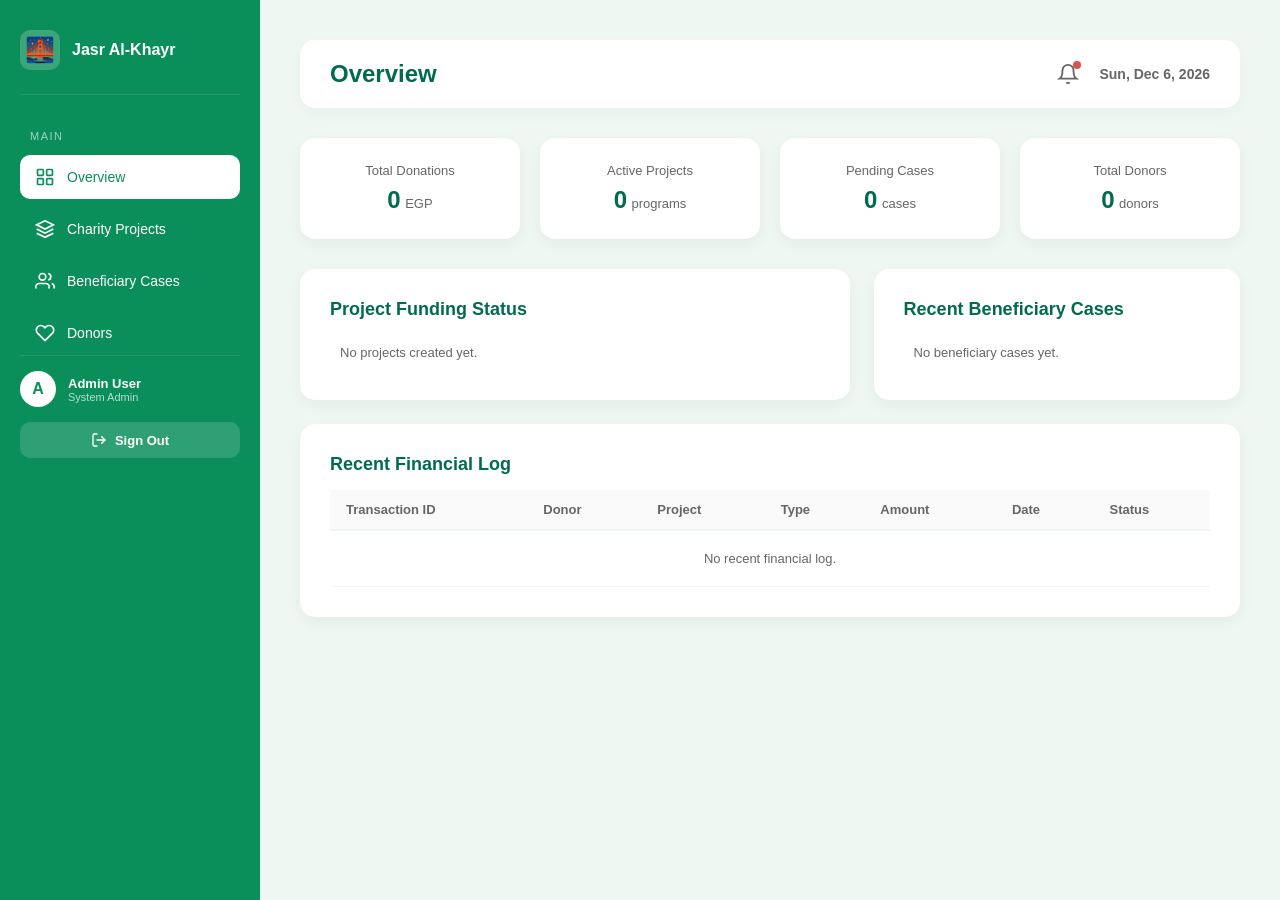
==== commit 08d670a2: "1" ====
--- a/admindashboard.html
+++ b/admindashboard.html
@@ -1,291 +1,237 @@
-<!DOCTYPE html>
-
-<html lang="en">
-
-<head>
-
-    <meta charset="UTF-8">
-
-    <meta name="viewport"
-          content="width=device-width, initial-scale=1.0">
-
-    <title>
-        Admin Dashboard
-    </title>
-
-    <link rel="stylesheet"
-          href="admindashboard.css">
-
-</head>
-
-<body>
-
-    <div class="sidebar">
-
-        <div class="brand">
-
-            <h1>
-                Jisr Elkhair
-            </h1>
-
-        </div>
-
-        <div class="nav">
-
-            <a href="#"
-               class="nav-item active"
-               data-section="overview">
-
-               Overview
-
-            </a>
-
-            <a href="#"
-               class="nav-item"
-               data-section="projects">
-
-               Projects
-
-            </a>
-
-            <a href="#"
-               class="nav-item"
-               data-section="cases">
-
-               Cases
-
-            </a>
-
-            <a href="#"
-               class="nav-item"
-               data-section="donors">
-
-               Donors
-
-            </a>
-
-        </div>
-
-    </div>
-
-    <div class="main">
-
-        <div class="topbar">
-
-            <h2 id="pageTitle">
-                Overview
-            </h2>
-
-            <div class="search-box">
-
-                <input type="text"
-                       placeholder="Search">
-
-            </div>
-
-        </div>
-
-        <section class="section active"
-                 id="section-overview">
-
-            <div class="stats-grid">
-
-                <div class="stat-card">
-
-                    <h3>
-                        Total Projects
-                    </h3>
-
-                    <p class="green">
-                        2
-                    </p>
-
-                </div>
-
-                <div class="stat-card">
-
-                    <h3>
-                        Cases
-                    </h3>
-
-                    <p class="gold">
-                        1
-                    </p>
-
-                </div>
-
-                <div class="stat-card">
-
-                    <h3>
-                        Donors
-                    </h3>
-
-                    <p class="blue">
-                        0
-                    </p>
-
-                </div>
-
-                <div class="stat-card">
-
-                    <h3>
-                        Donations
-                    </h3>
-
-                    <p class="red">
-                        72500
-                    </p>
-
-                </div>
-
-            </div>
-
-            <div class="cards">
-
-                <div class="card">
-
-                    <h3>
-                        Projects
-                    </h3>
-
-                    <div id="projectList"></div>
-
-                </div>
-
-                <div class="card">
-
-                    <h3>
-                        Cases
-                    </h3>
-
-                    <div id="caseListOverview"></div>
-
-                </div>
-
-            </div>
-
-        </section>
-
-        <section class="section"
-                 id="section-projects">
-
-            <div class="card">
-
-                <h3>
-                    Create Project
-                </h3>
-
-                <form id="createProjectForm">
-
-                    <input type="text"
-                           id="newProjectName"
-                           placeholder="Project Name"
-                           required>
-
-                    <br><br>
-
-                    <input type="text"
-                           id="newProjectCategory"
-                           placeholder="Category"
-                           required>
-
-                    <br><br>
-
-                    <input type="number"
-                           id="newProjectTarget"
-                           placeholder="Target"
-                           required>
-
-                    <br><br>
-
-                    <button type="submit"
-                            class="btn">
-
-                            Create
-
-                    </button>
-
-                </form>
-
-            </div>
-
-            <br>
-
-            <div id="projectsGrid"
-                 class="projects-grid"></div>
-
-        </section>
-
-        <section class="section"
-                 id="section-cases">
-
-            <div class="card">
-
-                <h3>
-                    Cases
-                </h3>
-
-                <table>
-
-                    <thead>
-
-                        <tr>
-
-                            <th>ID</th>
-                            <th>Name</th>
-                            <th>Description</th>
-                            <th>Status</th>
-                            <th>Actions</th>
-
-                        </tr>
-
-                    </thead>
-
-                    <tbody id="casesBody"></tbody>
-
-                </table>
-
-            </div>
-
-        </section>
-
-        <section class="section"
-                 id="section-donors">
-
-            <div class="card">
-
-                <h3>
-                    Donors
-                </h3>
-
-                <table>
-
-                    <thead>
-
-                        <tr>
-
-                            <th>ID</th>
-                            <th>Name</th>
-                            <th>Email</th>
-                            <th>Wallet</th>
-                            <th>Total</th>
-
-                        </tr>
-
-                    </thead>
-
-                    <tbody id="donorsBody"></tbody>
-
-                </table>
-
-            </div>
-
-        </section>
-
-    </div>
-
-    <script src="admindashboard.js"></script>
-
-</body>
-
+<!DOCTYPE html>
+<html lang="en" dir="ltr">
+<head>
+  <meta charset="UTF-8" />
+  <meta name="viewport" content="width=device-width, initial-scale=1.0" />
+  <title>Jasr Al-Khayr — Admin Dashboard</title>
+  <link rel="stylesheet" href="admindashboard.css" />
+</head>
+<body>
+  <aside class="sidebar" id="sidebar">
+    <div>
+      <div class="sidebar-brand">
+        <div class="brand-icon" style="font-size: 24px; background: rgba(255,255,255,0.2); width: 40px; height: 40px; display: flex; align-items: center; justify-content: center; border-radius: 10px;">
+  🌉
+</div>
+        <div class="brand-text">
+          <span class="brand-en">Jasr Al-Khayr</span>
+        </div>
+      </div>
+      <nav class="sidebar-nav">
+        <span class="nav-label">Main</span>
+        <a href="#" class="nav-item active" data-section="overview">
+          <svg viewBox="0 0 24 24" stroke-width="2"><rect x="3" y="3" width="7" height="7" rx="1"/><rect x="14" y="3" width="7" height="7" rx="1"/><rect x="3" y="14" width="7" height="7" rx="1"/><rect x="14" y="14" width="7" height="7" rx="1"/></svg>
+          Overview
+        </a>
+        <a href="#" class="nav-item" data-section="projects">
+          <svg viewBox="0 0 24 24" stroke-width="2"><path d="M12 2L2 7l10 5 10-5-10-5z"/><path d="M2 17l10 5 10-5"/><path d="M2 12l10 5 10-5"/></svg>
+          Charity Projects
+        </a>
+        <a href="#" class="nav-item" data-section="cases">
+          <svg viewBox="0 0 24 24" stroke-width="2"><path d="M17 21v-2a4 4 0 00-4-4H5a4 4 0 00-4 4v2"/><circle cx="9" cy="7" r="4"/><path d="M23 21v-2a4 4 0 00-3-3.87"/><path d="M16 3.13a4 4 0 010 7.75"/></svg>
+          Beneficiary Cases
+        </a>
+        <a href="#" class="nav-item" data-section="donors">
+          <svg viewBox="0 0 24 24" stroke-width="2"><path d="M20.84 4.61a5.5 5.5 0 00-7.78 0L12 5.67l-1.06-1.06a5.5 5.5 0 00-7.78 7.78l1.06 1.06L12 21.23l7.78-7.78 1.06-1.06a5.5 5.5 0 000-7.78z"/></svg>
+          Donors
+        </a>
+      </nav>
+    </div>
+
+    <div class="sidebar-footer">
+      <div class="footer-top-row">
+        <div class="admin-avatar">A</div>
+        <div class="admin-info">
+          <span class="admin-name">Admin User</span>
+          <span class="admin-role">System Admin</span>
+        </div>
+      </div>
+      <button class="logout-btn" id="adminLogoutBtn">
+        <svg viewBox="0 0 24 24" fill="none" stroke="currentColor" stroke-width="2" stroke-linecap="round" stroke-linejoin="round"><path d="M9 21H5a2 2 0 0 1-2-2V5a2 2 0 0 1 2-2h4"></path><polyline points="16 17 21 12 16 7"></polyline><line x1="21" y1="12" x2="9" y2="12"></line></svg>
+        Sign Out
+      </button>
+    </div>
+  </aside>
+
+  <main class="main-content">
+    <header class="topbar">
+      <div class="topbar-left">
+        <div class="page-title" id="pageTitle">Overview</div>
+      </div>
+      <div class="topbar-right">
+        <div class="notif-bell" id="notifBell">
+          <svg viewBox="0 0 24 24" stroke-width="2"><path d="M18 8A6 6 0 006 8c0 7-3 9-3 9h18s-3-2-3-9"/><path d="M13.73 21a2 2 0 01-3.46 0"/></svg>
+          <span class="notif-dot"></span>
+        </div>
+        <div class="date-display" id="currentDate"></div>
+      </div>
+    </header>
+
+    <section class="section active" id="section-overview">
+      <div class="stats-grid">
+        <div class="stat-card">
+          <span class="stat-label">Total Donations</span>
+          <span class="stat-value" id="stat-donations">0</span> <span class="stat-currency">EGP</span>
+        </div>
+        <div class="stat-card">
+          <span class="stat-label">Active Projects</span>
+          <span class="stat-value" id="stat-projects">0</span> <span class="stat-currency">programs</span>
+        </div>
+        <div class="stat-card">
+          <span class="stat-label">Pending Cases</span>
+          <span class="stat-value" id="stat-cases">0</span> <span class="stat-currency">cases</span>
+        </div>
+        <div class="stat-card">
+          <span class="stat-label">Total Donors</span>
+          <span class="stat-value" id="stat-donors">0</span> <span class="stat-currency">donors</span>
+        </div>
+      </div>
+
+      <div class="two-col">
+        <div class="card">
+          <div class="card-header"><h3>Project Funding Status</h3></div>
+          <div class="project-list" id="projectList"></div>
+        </div>
+        <div class="card">
+          <div class="card-header"><h3>Recent Beneficiary Cases</h3></div>
+          <div class="case-list" id="caseListOverview"></div>
+        </div>
+      </div>
+
+      <div class="card mt">
+        <div class="card-header"><h3>Recent Financial Log</h3></div>
+        <div class="table-wrap">
+          <table class="data-table">
+            <thead>
+              <tr>
+                <th>Transaction ID</th>
+                <th>Donor</th>
+                <th>Project</th>
+                <th>Type</th>
+                <th>Amount</th>
+                <th>Date</th>
+                <th>Status</th>
+              </tr>
+            </thead>
+            <tbody id="transactionBody"></tbody>
+          </table>
+        </div>
+      </div>
+    </section>
+
+    <section class="section" id="section-projects">
+      <div class="section-header">
+        <h2 style="color: var(--secondary);">Charity Projects</h2>
+        <button class="btn-primary" id="openCreateProject">+ Create New Project</button>
+      </div>
+      <div class="projects-grid" id="projectsGrid"></div>
+    </section>
+
+    <section class="section" id="section-cases">
+      <div class="section-header"><h2 style="color: var(--secondary);">Beneficiary Cases</h2></div>
+      <div class="card">
+        <div class="table-wrap">
+          <table class="data-table">
+            <thead>
+              <tr>
+                <th>Case ID</th>
+                <th>Recipient Name</th>
+                <th>Case Description</th>
+                <th>Submitted</th>
+                <th>Status</th>
+                <th>Actions</th>
+              </tr>
+            </thead>
+            <tbody id="casesBody"></tbody>
+          </table>
+        </div>
+      </div>
+    </section>
+
+    <section class="section" id="section-donors">
+      <div class="section-header"><h2 style="color: var(--secondary);">Donor Management</h2></div>
+      <div class="card">
+        <div class="table-wrap">
+          <table class="data-table">
+            <thead>
+              <tr>
+                <th>Donor ID</th>
+                <th>Name</th>
+                <th>Email</th>
+                <th>Wallet Balance</th>
+                <th>Total Donated</th>
+                <th>Joined</th>
+              </tr>
+            </thead>
+            <tbody id="donorsBody"></tbody>
+          </table>
+        </div>
+      </div>
+    </section>
+  </main>
+
+  <div class="modal-overlay" id="createProjectModal">
+    <div class="modal">
+      <div class="modal-header">
+        <h3>Create New Project</h3>
+        <button class="modal-close" id="closeCreateProject">✕</button>
+      </div>
+      <form class="modal-form" id="createProjectForm">
+        <label>Project Name</label>
+        <input type="text" id="newProjectName" required />
+        <label>Project Category</label>
+        <select id="newProjectCategory">
+          <option>Orphan Sponsorship</option>
+          <option>Mosque Construction</option>
+          <option>Ramadan Feeding Program</option>
+          <option>Medical Aid</option>
+          <option>Education Support</option>
+        </select>
+        <label>Funding Target (EGP)</label>
+        <input type="number" id="newProjectTarget" min="100" required />
+        <button type="submit" class="btn-primary full-width">Create Project</button>
+      </form>
+    </div>
+  </div>
+
+  <div class="modal-overlay" id="editProjectModal">
+    <div class="modal">
+      <div class="modal-header">
+        <h3>Update Project Configurations</h3>
+        <button class="modal-close" id="closeEditProject">✕</button>
+      </div>
+      <form class="modal-form" id="editProjectForm">
+        <label>Project Name</label>
+        <input type="text" id="editProjectName" required />
+        <label>Project Category</label>
+        <select id="editProjectCategory">
+          <option>Orphan Sponsorship</option>
+          <option>Mosque Construction</option>
+          <option>Ramadan Feeding Program</option>
+          <option>Medical Aid</option>
+          <option>Education Support</option>
+        </select>
+        <label>Funding Target (EGP)</label>
+        <input type="number" id="editProjectTarget" min="100" required />
+        <button type="submit" class="btn-primary full-width" style="background: var(--secondary);">Save Changes</button>
+      </form>
+    </div>
+  </div>
+
+  <div class="modal-overlay" id="caseReviewModal">
+    <div class="modal">
+      <div class="modal-header">
+        <h3>Review Beneficiary Case</h3>
+        <button class="modal-close" id="closeCaseReview">✕</button>
+      </div>
+      <div class="modal-body" id="caseReviewBody" style="margin-bottom: 15px; color: var(--gray);"></div>
+      <div class="modal-actions">
+        <button class="btn-primary" id="approveCase" style="background: var(--primary);">✓ Approve</button>
+        <button class="btn-primary" id="rejectCase" style="background: var(--rose);">✕ Reject</button>
+      </div>
+    </div>
+  </div>
+
+  <script src="admindashboard.js"></script>
+</body>
 </html>
--- a/admindashboard.css
+++ b/admindashboard.css
@@ -1,320 +1,551 @@
-*{
-    margin:0;
-    padding:0;
-    box-sizing:border-box;
-}
-
-:root{
-
-    --bg:#f5f7f5;
-    --white:#ffffff;
-
-    --green:#2e7d32;
-    --green-light:#43a047;
-
-    --gold:#c49b3a;
-
-    --blue:#3f72af;
-
-    --red:#c94c4c;
-
-    --text:#1f2d1f;
-    --text-light:#6b776b;
-
-    --border:#dfe7df;
-
-    --shadow:0 4px 14px rgba(0,0,0,0.05);
-
-    --radius:14px;
-}
-
-body{
-    font-family:Arial;
-    background:linear-gradient(to bottom,#f7f8f7,#f2f4f2);
-    display:flex;
-    color:var(--text);
-}
-
-/* sidebar */
-
-.sidebar{
-    width:250px;
-    background:var(--white);
-    height:100vh;
-    position:fixed;
-    padding:25px;
-    border-right:1px solid var(--border);
-}
-
-.brand{
-    margin-bottom:40px;
-}
-
-.brand h1{
-    font-size:28px;
-
-    background:linear-gradient(to right,#2e7d32,#c49b3a);
-
-    background-clip:text;
-    -webkit-background-clip:text;
-
-    color:transparent;
-    -webkit-text-fill-color:transparent;
-}
-
-.nav{
-    display:flex;
-    flex-direction:column;
-    gap:12px;
-}
-
-.nav-item{
-    text-decoration:none;
-    padding:14px;
-    border-radius:12px;
-    color:var(--text-light);
-    font-weight:bold;
-    transition:0.3s;
-}
-
-.nav-item:hover,
-.nav-item.active{
-    background:rgba(46,125,50,0.10);
-    color:var(--green);
-}
-
-/* main */
-
-.main{
-    margin-left:250px;
-    width:100%;
-    padding:25px;
-}
-
-/* topbar */
-
-.topbar{
-    background:var(--white);
-    border:1px solid var(--border);
-    border-radius:var(--radius);
-    padding:20px;
-    margin-bottom:25px;
-
-    display:flex;
-    justify-content:space-between;
-    align-items:center;
-
-    box-shadow:var(--shadow);
-}
-
-.topbar h2{
-    font-size:30px;
-}
-
-.search-box input{
-    width:230px;
-    padding:12px;
-    border-radius:10px;
-    border:1px solid var(--border);
-    background:#f8faf8;
-    outline:none;
-}
-
-/* section */
-
-.section{
-    display:none;
-}
-
-.section.active{
-    display:block;
-}
-
-/* stats */
-
-.stats-grid{
-    display:grid;
-    grid-template-columns:repeat(4,1fr);
-    gap:20px;
-    margin-bottom:25px;
-}
-
-.stat-card{
-    background:var(--white);
-    border:1px solid var(--border);
-    border-radius:var(--radius);
-    padding:25px;
-    box-shadow:var(--shadow);
-}
-
-.stat-card h3{
-    color:var(--text-light);
-    margin-bottom:10px;
-}
-
-.stat-card p{
-    font-size:32px;
-    font-weight:bold;
-}
-
-.green{
-    color:var(--green);
-}
-
-.gold{
-    color:var(--gold);
-}
-
-.blue{
-    color:var(--blue);
-}
-
-.red{
-    color:var(--red);
-}
-
-/* cards */
-
-.cards{
-    display:grid;
-    grid-template-columns:2fr 1fr;
-    gap:20px;
-    margin-bottom:25px;
-}
-
-.card{
-    background:var(--white);
-    border:1px solid var(--border);
-    border-radius:var(--radius);
-    padding:25px;
-    box-shadow:var(--shadow);
-}
-
-.card h3{
-    margin-bottom:20px;
-}
-
-/* table */
-
-table{
-    width:100%;
-    border-collapse:collapse;
-}
-
-table th{
-    background:#f3f6f3;
-    color:var(--text-light);
-    text-align:left;
-    padding:14px;
-}
-
-table td{
-    padding:14px;
-    border-bottom:1px solid var(--border);
-}
-
-table tr:hover{
-    background:#f8faf8;
-}
-
-/* form */
-
-input{
-    width:100%;
-    padding:12px;
-    border:1px solid var(--border);
-    border-radius:10px;
-    outline:none;
-}
-
-/* button */
-
-.btn{
-    background:var(--green);
-    color:white;
-    border:none;
-    padding:12px 18px;
-    border-radius:10px;
-    cursor:pointer;
-    font-weight:bold;
-}
-
-.btn:hover{
-    background:var(--green-light);
-}
-
-/* projects */
-
-.projects-grid{
-    display:grid;
-    grid-template-columns:repeat(2,1fr);
-    gap:20px;
-}
-
-.project-card{
-    background:white;
-    border:1px solid var(--border);
-    border-radius:var(--radius);
-    padding:20px;
-    box-shadow:var(--shadow);
-}
-
-.project-card h3{
-    margin-bottom:10px;
-}
-
-.project-card p{
-    margin-bottom:10px;
-}
-
-/* case */
-
-.case-item{
-    background:#f8faf8;
-    border:1px solid var(--border);
-    border-radius:12px;
-    padding:15px;
-    margin-bottom:15px;
-}
-
-.case-item h4{
-    margin-bottom:6px;
-}
-
-/* responsive */
-
-@media(max-width:1000px){
-
-    .stats-grid{
-        grid-template-columns:repeat(2,1fr);
-    }
-
-    .cards{
-        grid-template-columns:1fr;
-    }
-}
-
-@media(max-width:700px){
-
-    body{
-        flex-direction:column;
-    }
-
-    .sidebar{
-        width:100%;
-        height:auto;
-        position:relative;
-    }
-
-    .main{
-        margin-left:0;
-    }
-
-    .stats-grid{
-        grid-template-columns:1fr;
-    }
-
-    .projects-grid{
-        grid-template-columns:1fr;
-    }
+:root {
+  --primary: #0b8f5a;
+  --secondary: #006b4f;
+  --light: #eef7f1;
+  --white: #ffffff;
+  --gray: #666;
+  --rose: #d9534f;
+  --border-color: #ccc;
+}
+
+* {
+  box-sizing: border-box;
+  margin: 0;
+  padding: 0;
+  font-family: Arial, sans-serif;
+}
+
+body {
+  background: var(--light);
+  color: #333;
+  display: flex;
+  min-height: 100vh;
+}
+
+/* SIDEBAR STYLES */
+.sidebar {
+  width: 260px;
+  background: var(--primary);
+  color: var(--white);
+  display: flex;
+  flex-direction: column;
+  position: fixed;
+  top: 0; bottom: 0; left: 0;
+  z-index: 100;
+  padding: 30px 20px;
+}
+
+.sidebar-brand {
+  padding-bottom: 24px;
+  display: flex;
+  align-items: center;
+  gap: 12px;
+  border-bottom: 1px solid rgba(255, 255, 255, 0.1);
+  margin-bottom: 20px;
+}
+
+.brand-icon svg {
+  width: 36px;
+  height: 36px;
+}
+
+.brand-text {
+  display: flex;
+  flex-direction: column;
+}
+
+.brand-ar {
+  font-weight: 700;
+  color: var(--white);
+  font-size: 16px;
+}
+
+.brand-en {
+  font-weight: 700;
+  color: var(--white);
+  font-size: 16px;
+}
+
+.sidebar-nav {
+  display: flex;
+  flex-direction: column;
+  gap: 8px;
+  flex: 1;
+}
+
+.nav-label {
+  font-size: 11px;
+  text-transform: uppercase;
+  letter-spacing: 1.5px;
+  color: rgba(255,255,255,0.6);
+  padding-left: 10px;
+  margin-top: 15px;
+  margin-bottom: 5px;
+}
+
+.nav-item {
+  display: flex;
+  align-items: center;
+  gap: 12px;
+  padding: 12px 15px;
+  color: var(--white);
+  text-decoration: none;
+  font-size: 14px;
+  font-weight: 500;
+  border-radius: 10px;
+  transition: background 0.3s ease, color 0.3s ease;
+}
+
+.nav-item svg {
+  width: 20px;
+  height: 20px;
+  stroke: currentColor;
+  fill: none;
+}
+
+.nav-item:hover, .nav-item.active {
+  background: var(--white);
+  color: var(--primary);
+}
+
+/* تنسيق الفوتر المطور ليتسع لزر تسجيل الخروج */
+.sidebar-footer {
+  padding-top: 15px;
+  border-top: 1px solid rgba(255, 255, 255, 0.1);
+  display: flex;
+  flex-direction: column;
+  gap: 15px;
+}
+
+.footer-top-row {
+  display: flex;
+  align-items: center;
+  gap: 12px;
+}
+
+.admin-avatar {
+  width: 36px;
+  height: 36px;
+  background: var(--white);
+  border-radius: 50%;
+  color: var(--primary);
+  display: flex;
+  align-items: center;
+  justify-content: center;
+  font-weight: bold;
+}
+
+.admin-info {
+  display: flex;
+  flex-direction: column;
+}
+
+.admin-name {
+  font-size: 13px;
+  font-weight: 600;
+}
+
+.admin-role {
+  font-size: 11px;
+  color: rgba(255,255,255,0.7);
+}
+
+/* زر الـ Logout الجديد بألوان متناسقة ويتحول للأحمر عند التمرير */
+.logout-btn {
+  width: 100%;
+  padding: 10px 14px;
+  border: none;
+  border-radius: 10px;
+  background: rgba(255, 255, 255, 0.15);
+  color: var(--white);
+  font-size: 13px;
+  font-weight: 600;
+  cursor: pointer;
+  display: flex;
+  align-items: center;
+  justify-content: center;
+  gap: 8px;
+  transition: all 0.3s ease;
+}
+
+.logout-btn svg {
+  width: 16px;
+  height: 16px;
+}
+
+.logout-btn:hover {
+  background: var(--white);
+  color: var(--rose);
+}
+
+/* MAIN CONTENT STYLES */
+.main-content {
+  margin-left: 260px;
+  flex: 1;
+  padding: 40px;
+}
+
+.topbar {
+  display: flex;
+  justify-content: space-between;
+  align-items: center;
+  background: var(--white);
+  padding: 20px 30px;
+  border-radius: 15px;
+  box-shadow: 0 5px 15px rgba(0,0,0,0.03);
+  margin-bottom: 30px;
+}
+
+.page-title {
+  font-size: 24px;
+  font-weight: 700;
+  color: var(--secondary);
+}
+
+.topbar-right {
+  display: flex;
+  align-items: center;
+  gap: 20px;
+}
+
+.notif-bell {
+  position: relative;
+  cursor: pointer;
+  color: var(--gray);
+  display: flex;
+  align-items: center;
+}
+
+.notif-bell svg {
+  width: 22px;
+  height: 22px;
+  stroke: currentColor;
+  fill: none;
+}
+
+.notif-dot {
+  position: absolute;
+  top: -2px; right: -2px;
+  width: 8px; height: 8px;
+  background: var(--rose);
+  border-radius: 50%;
+}
+
+.date-display {
+  font-size: 14px;
+  color: var(--gray);
+  font-weight: 600;
+}
+
+/* SECTIONS GRID */
+.section {
+  display: none;
+}
+
+.section.active {
+  display: block;
+}
+
+.section-header {
+  display: flex;
+  justify-content: space-between;
+  align-items: center;
+  margin-bottom: 24px;
+}
+
+/* CARDS & BOXES */
+.stats-grid {
+  display: flex;
+  gap: 20px;
+  margin-bottom: 30px;
+  flex-wrap: wrap;
+}
+
+.stat-card {
+  flex: 1;
+  min-width: 220px;
+  background: var(--white);
+  padding: 25px;
+  border-radius: 15px;
+  text-align: center;
+  box-shadow: 0 5px 15px rgba(0,0,0,0.05);
+}
+
+.stat-label {
+  display: block;
+  font-size: 13px;
+  color: var(--gray);
+  margin-bottom: 8px;
+}
+
+.stat-value {
+  font-size: 24px;
+  font-weight: 700;
+  color: var(--secondary);
+}
+
+.stat-currency {
+  font-size: 13px;
+  color: var(--gray);
+}
+
+.two-col {
+  display: grid;
+  grid-template-columns: 1.2fr 0.8fr;
+  gap: 24px;
+}
+
+.card {
+  background: var(--white);
+  border-radius: 15px;
+  padding: 30px;
+  box-shadow: 0 5px 15px rgba(0,0,0,0.05);
+}
+
+.card-header h3 {
+  font-size: 18px;
+  color: var(--secondary);
+  margin-bottom: 15px;
+}
+
+.mt { margin-top: 24px; }
+
+/* TABLES STYLES */
+.table-wrap {
+  overflow-x: auto;
+  margin-top: 15px;
+}
+
+.data-table {
+  width: 100%;
+  border-collapse: collapse;
+  text-align: left;
+  font-size: 13px;
+}
+
+.data-table th {
+  padding: 12px 16px;
+  color: var(--gray);
+  font-weight: 600;
+  border-bottom: 2px solid var(--light);
+  background: #fafafa;
+}
+
+.data-table td {
+  padding: 14px 16px;
+  border-bottom: 1px solid var(--light);
+}
+
+/* PROGRESS BARS */
+.project-row {
+  margin-bottom: 16px;
+}
+
+.project-row-top {
+  display: flex;
+  justify-content: space-between;
+  font-size: 13px;
+  margin-bottom: 6px;
+}
+
+.progress-bar-bg {
+  height: 8px;
+  background: var(--light);
+  border-radius: 4px;
+  overflow: hidden;
+}
+
+.progress-bar-fill {
+  height: 100%;
+  width: 0;
+  background: var(--primary);
+  border-radius: 4px;
+  transition: width 0.6s ease;
+}
+
+.project-pct {
+  font-size: 11px;
+  color: var(--gray);
+  text-align: right;
+  margin-top: 2px;
+}
+
+/* PROJECTS GRID CARDS */
+.projects-grid {
+  display: grid;
+  grid-template-columns: repeat(auto-fill, minmax(300px, 1fr));
+  gap: 24px;
+}
+
+.project-card {
+  background: var(--white);
+  border-radius: 15px;
+  padding: 25px;
+  box-shadow: 0 5px 15px rgba(0,0,0,0.05);
+  display: flex;
+  flex-direction: column;
+  justify-content: space-between;
+}
+
+.project-card-header {
+  display: flex;
+  justify-content: space-between;
+  align-items: flex-start;
+  margin-bottom: 15px;
+}
+
+.project-card-name {
+  font-size: 16px;
+  font-weight: 700;
+  color: var(--secondary);
+}
+
+.project-card-cat {
+  font-size: 12px;
+  color: var(--gray);
+}
+
+.project-card-amounts {
+  display: flex;
+  justify-content: space-between;
+  font-size: 12px;
+  margin-bottom: 8px;
+}
+
+/* CASE LIST OVERVIEW */
+.case-item {
+  display: flex;
+  align-items: center;
+  gap: 12px;
+  padding: 12px 0;
+  border-bottom: 1px solid var(--light);
+}
+
+.case-avatar {
+  width: 32px; height: 32px;
+  background: var(--light);
+  border-radius: 8px;
+  display: flex;
+  align-items: center;
+  justify-content: center;
+  font-weight: bold;
+  color: var(--primary);
+}
+
+.case-details { flex: 1; }
+.case-name { font-size: 13px; font-weight: 600; }
+.case-desc { font-size: 11px; color: var(--gray); }
+
+/* STATUS BADGES */
+.status-badge {
+  padding: 4px 8px;
+  border-radius: 6px;
+  font-size: 11px;
+  font-weight: 600;
+}
+
+.status-badge.open, .status-badge.pending { background: #fef3c7; color: #d97706; }
+.status-badge.closed, .status-badge.rejected { background: #ffeeef; color: var(--rose); }
+.status-badge.approved, .status-badge.completed { background: #dcfce7; color: var(--primary); }
+
+/* BUTTONS */
+.btn-primary {
+  padding: 12px 18px;
+  border: none;
+  border-radius: 10px;
+  background: var(--primary);
+  color: var(--white);
+  cursor: pointer;
+  font-size: 14px;
+  transition: background 0.3s ease, transform 0.3s ease;
+}
+
+.btn-primary:hover {
+  background: var(--secondary);
+  transform: translateY(-2px);
+}
+
+.btn-sm {
+  padding: 6px 12px;
+  border-radius: 6px;
+  font-size: 12px;
+  border: none;
+  font-weight: 600;
+  cursor: pointer;
+  transition: 0.2s;
+}
+
+.full-width { width: 100%; margin-top: 15px; }
+
+/* MODALS LAYOUT */
+.modal-overlay {
+  display: none;
+  position: fixed;
+  top: 0; left: 0; width: 100%; height: 100%;
+  background: rgba(0, 0, 0, 0.4);
+  backdrop-filter: blur(4px);
+  z-index: 9999;
+  justify-content: center;
+  align-items: center;
+}
+
+.modal-overlay.open {
+  display: flex !important;
+}
+
+.modal {
+  background: var(--white);
+  border-radius: 15px;
+  width: 100%;
+  max-width: 440px;
+  padding: 30px;
+  box-shadow: 0 5px 15px rgba(0,0,0,0.1);
+}
+
+.modal-header {
+  display: flex;
+  justify-content: space-between;
+  align-items: center;
+  margin-bottom: 20px;
+}
+
+.modal-header h3 {
+  color: var(--secondary);
+}
+
+.modal-close {
+  background: none; border: none; font-size: 18px; cursor: pointer; color: var(--gray);
+}
+
+.modal-form {
+  display: flex;
+  flex-direction: column;
+  gap: 12px;
+}
+
+.modal-form label {
+  font-size: 12px; font-weight: 600; color: var(--gray);
+}
+
+.modal-form input, .modal-form select {
+  width: 100%;
+  padding: 12px;
+  border: 1px solid var(--border-color);
+  border-radius: 10px;
+  outline: none;
+}
+
+.modal-form input:focus, .modal-form select:focus {
+  border-color: var(--primary);
+}
+
+.modal-actions {
+  display: flex; gap: 10px; margin-top: 20px; justify-content: flex-end;
+}
+
+@media(max-width:900px){
+  body { flex-direction: column; }
+  .sidebar { width: 100%; min-height: auto; position: relative; }
+  .main-content { margin-left: 0; padding: 25px; }
+  .topbar { padding: 15px 20px; }
 }
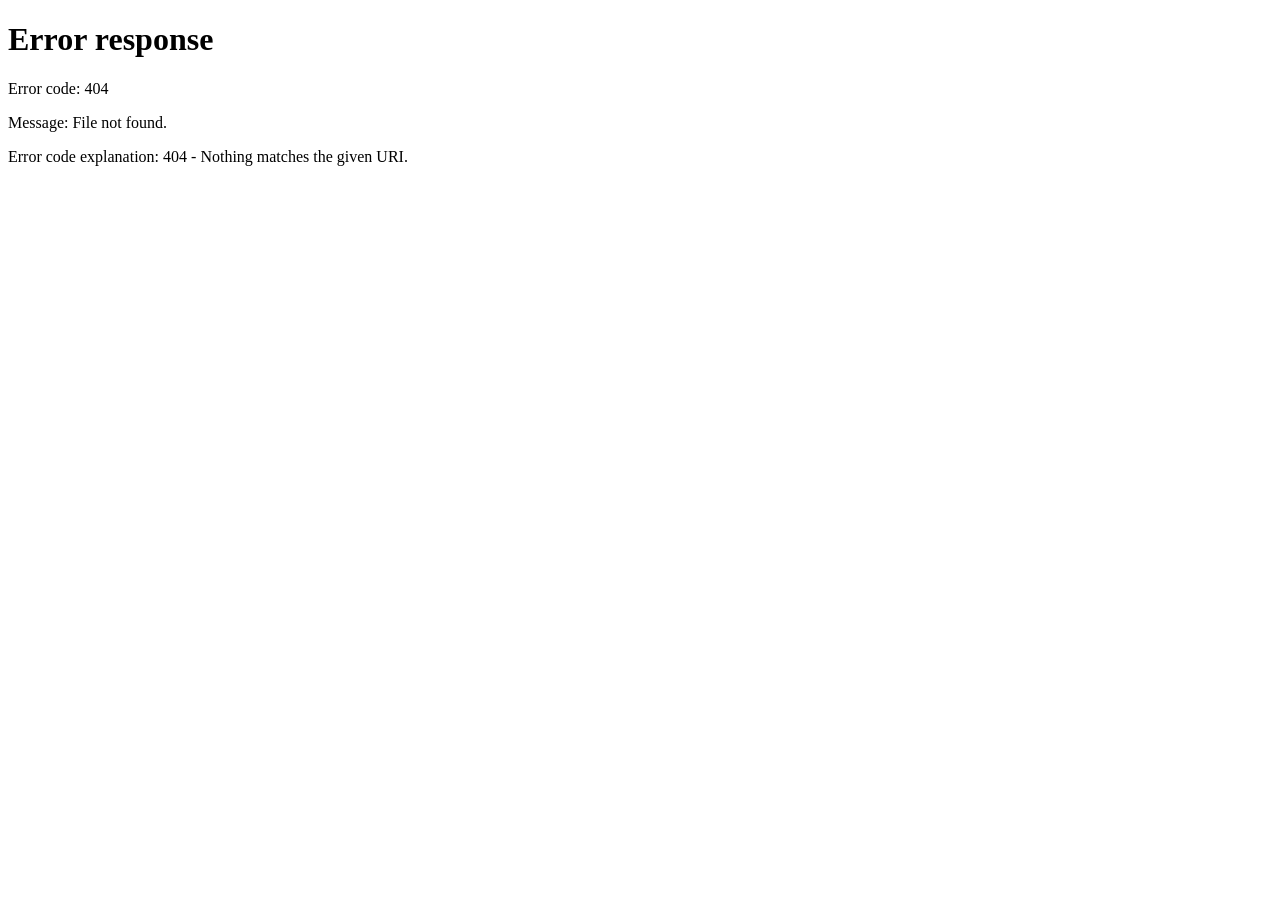
==== commit d129b3ca: "1" ====
--- a/admindashboard.html
+++ b/admindashboard.html
@@ -7,99 +7,74 @@
   <link rel="stylesheet" href="admindashboard.css" />
 </head>
 <body>
+
   <aside class="sidebar" id="sidebar">
-    <div>
-      <div class="sidebar-brand">
-        <div class="brand-icon" style="font-size: 24px; background: rgba(255,255,255,0.2); width: 40px; height: 40px; display: flex; align-items: center; justify-content: center; border-radius: 10px;">
-  🌉
-</div>
-        <div class="brand-text">
-          <span class="brand-en">Jasr Al-Khayr</span>
-        </div>
-      </div>
-      <nav class="sidebar-nav">
-        <span class="nav-label">Main</span>
-        <a href="#" class="nav-item active" data-section="overview">
-          <svg viewBox="0 0 24 24" stroke-width="2"><rect x="3" y="3" width="7" height="7" rx="1"/><rect x="14" y="3" width="7" height="7" rx="1"/><rect x="3" y="14" width="7" height="7" rx="1"/><rect x="14" y="14" width="7" height="7" rx="1"/></svg>
-          Overview
-        </a>
-        <a href="#" class="nav-item" data-section="projects">
-          <svg viewBox="0 0 24 24" stroke-width="2"><path d="M12 2L2 7l10 5 10-5-10-5z"/><path d="M2 17l10 5 10-5"/><path d="M2 12l10 5 10-5"/></svg>
-          Charity Projects
-        </a>
-        <a href="#" class="nav-item" data-section="cases">
-          <svg viewBox="0 0 24 24" stroke-width="2"><path d="M17 21v-2a4 4 0 00-4-4H5a4 4 0 00-4 4v2"/><circle cx="9" cy="7" r="4"/><path d="M23 21v-2a4 4 0 00-3-3.87"/><path d="M16 3.13a4 4 0 010 7.75"/></svg>
-          Beneficiary Cases
-        </a>
-        <a href="#" class="nav-item" data-section="donors">
-          <svg viewBox="0 0 24 24" stroke-width="2"><path d="M20.84 4.61a5.5 5.5 0 00-7.78 0L12 5.67l-1.06-1.06a5.5 5.5 0 00-7.78 7.78l1.06 1.06L12 21.23l7.78-7.78 1.06-1.06a5.5 5.5 0 000-7.78z"/></svg>
-          Donors
-        </a>
-      </nav>
+    
+    <div class="sidebar-brand">
+      <span class="brand-icon">🌉</span>
+      <span class="brand-en"> Jasr El Kheir</span>
     </div>
+    
+    <nav class="sidebar-nav">
+      <span class="nav-label">Main Menu</span>
+      
+      <a href="#" class="nav-item active" data-section="overview">📊 Overview</a>
+      <a href="#" class="nav-item" data-section="projects">📁 Charity Projects</a>
+      <a href="#" class="nav-item" data-section="cases">📑 Beneficiary Cases</a>
+      <a href="#" class="nav-item" data-section="donors">👥 Donors</a>
+    </nav>
 
     <div class="sidebar-footer">
-      <div class="footer-top-row">
-        <div class="admin-avatar">A</div>
-        <div class="admin-info">
-          <span class="admin-name">Admin User</span>
-          <span class="admin-role">System Admin</span>
-        </div>
+      <div class="admin-info">
+        <p class="admin-name" id="adminNameDisplay">Admin User</p>
+        <p class="admin-role" id="adminRoleDisplay">System Admin</p>
       </div>
-      <button class="logout-btn" id="adminLogoutBtn">
-        <svg viewBox="0 0 24 24" fill="none" stroke="currentColor" stroke-width="2" stroke-linecap="round" stroke-linejoin="round"><path d="M9 21H5a2 2 0 0 1-2-2V5a2 2 0 0 1 2-2h4"></path><polyline points="16 17 21 12 16 7"></polyline><line x1="21" y1="12" x2="9" y2="12"></line></svg>
-        Sign Out
-      </button>
+      <button class="logout-btn" id="adminLogoutBtn">🚪 Sign Out</button>
     </div>
+    
   </aside>
 
   <main class="main-content">
+    
     <header class="topbar">
-      <div class="topbar-left">
-        <div class="page-title" id="pageTitle">Overview</div>
-      </div>
-      <div class="topbar-right">
-        <div class="notif-bell" id="notifBell">
-          <svg viewBox="0 0 24 24" stroke-width="2"><path d="M18 8A6 6 0 006 8c0 7-3 9-3 9h18s-3-2-3-9"/><path d="M13.73 21a2 2 0 01-3.46 0"/></svg>
-          <span class="notif-dot"></span>
-        </div>
-        <div class="date-display" id="currentDate"></div>
-      </div>
+      <h1 class="page-title" id="pageTitle">Overview</h1>
+      <div class="date-display" id="currentDate"></div>
     </header>
 
     <section class="section active" id="section-overview">
+      
       <div class="stats-grid">
         <div class="stat-card">
           <span class="stat-label">Total Donations</span>
-          <span class="stat-value" id="stat-donations">0</span> <span class="stat-currency">EGP</span>
+          <p><span id="stat-donations">0</span> EGP</p>
         </div>
         <div class="stat-card">
           <span class="stat-label">Active Projects</span>
-          <span class="stat-value" id="stat-projects">0</span> <span class="stat-currency">programs</span>
+          <p><span id="stat-projects">0</span> programs</p>
         </div>
         <div class="stat-card">
           <span class="stat-label">Pending Cases</span>
-          <span class="stat-value" id="stat-cases">0</span> <span class="stat-currency">cases</span>
+          <p><span id="stat-cases">0</span> cases</p>
         </div>
         <div class="stat-card">
           <span class="stat-label">Total Donors</span>
-          <span class="stat-value" id="stat-donors">0</span> <span class="stat-currency">donors</span>
+          <p><span id="stat-donors">0</span> donors</p>
         </div>
       </div>
 
       <div class="two-col">
         <div class="card">
-          <div class="card-header"><h3>Project Funding Status</h3></div>
-          <div class="project-list" id="projectList"></div>
+          <h3>Project Funding Status</h3>
+          <div id="projectList"></div>
         </div>
         <div class="card">
-          <div class="card-header"><h3>Recent Beneficiary Cases</h3></div>
-          <div class="case-list" id="caseListOverview"></div>
+          <h3>Recent Beneficiary Cases</h3>
+          <div id="caseListOverview"></div>
         </div>
       </div>
 
-      <div class="card mt">
-        <div class="card-header"><h3>Recent Financial Log</h3></div>
+      <div class="card">
+        <h3>Recent Financial Log</h3>
         <div class="table-wrap">
           <table class="data-table">
             <thead>
@@ -117,18 +92,19 @@
           </table>
         </div>
       </div>
+      
     </section>
 
     <section class="section" id="section-projects">
       <div class="section-header">
-        <h2 style="color: var(--secondary);">Charity Projects</h2>
+        <h2>Charity Projects</h2>
         <button class="btn-primary" id="openCreateProject">+ Create New Project</button>
       </div>
       <div class="projects-grid" id="projectsGrid"></div>
     </section>
 
     <section class="section" id="section-cases">
-      <div class="section-header"><h2 style="color: var(--secondary);">Beneficiary Cases</h2></div>
+      <h2>Beneficiary Cases Management</h2>
       <div class="card">
         <div class="table-wrap">
           <table class="data-table">
@@ -149,7 +125,7 @@
     </section>
 
     <section class="section" id="section-donors">
-      <div class="section-header"><h2 style="color: var(--secondary);">Donor Management</h2></div>
+      <h2>Donor Management</h2>
       <div class="card">
         <div class="table-wrap">
           <table class="data-table">
@@ -168,17 +144,16 @@
         </div>
       </div>
     </section>
+    
   </main>
 
   <div class="modal-overlay" id="createProjectModal">
     <div class="modal">
-      <div class="modal-header">
-        <h3>Create New Project</h3>
-        <button class="modal-close" id="closeCreateProject">✕</button>
-      </div>
-      <form class="modal-form" id="createProjectForm">
+      <h3>Create New Project</h3>
+      <form id="createProjectForm">
         <label>Project Name</label>
         <input type="text" id="newProjectName" required />
+        
         <label>Project Category</label>
         <select id="newProjectCategory">
           <option>Orphan Sponsorship</option>
@@ -187,47 +162,24 @@
           <option>Medical Aid</option>
           <option>Education Support</option>
         </select>
+        
         <label>Funding Target (EGP)</label>
         <input type="number" id="newProjectTarget" min="100" required />
-        <button type="submit" class="btn-primary full-width">Create Project</button>
-      </form>
-    </div>
-  </div>
-
-  <div class="modal-overlay" id="editProjectModal">
-    <div class="modal">
-      <div class="modal-header">
-        <h3>Update Project Configurations</h3>
-        <button class="modal-close" id="closeEditProject">✕</button>
-      </div>
-      <form class="modal-form" id="editProjectForm">
-        <label>Project Name</label>
-        <input type="text" id="editProjectName" required />
-        <label>Project Category</label>
-        <select id="editProjectCategory">
-          <option>Orphan Sponsorship</option>
-          <option>Mosque Construction</option>
-          <option>Ramadan Feeding Program</option>
-          <option>Medical Aid</option>
-          <option>Education Support</option>
-        </select>
-        <label>Funding Target (EGP)</label>
-        <input type="number" id="editProjectTarget" min="100" required />
-        <button type="submit" class="btn-primary full-width" style="background: var(--secondary);">Save Changes</button>
+        
+        <button type="submit" class="btn-primary">Create Project</button>
+        <button type="button" class="btn-close" id="closeCreateProject">Cancel</button>
       </form>
     </div>
   </div>
 
   <div class="modal-overlay" id="caseReviewModal">
     <div class="modal">
-      <div class="modal-header">
-        <h3>Review Beneficiary Case</h3>
-        <button class="modal-close" id="closeCaseReview">✕</button>
-      </div>
-      <div class="modal-body" id="caseReviewBody" style="margin-bottom: 15px; color: var(--gray);"></div>
+      <h3>Review Beneficiary Case</h3>
+      <div id="caseReviewBody"></div>
       <div class="modal-actions">
-        <button class="btn-primary" id="approveCase" style="background: var(--primary);">✓ Approve</button>
-        <button class="btn-primary" id="rejectCase" style="background: var(--rose);">✕ Reject</button>
+        <button class="btn-approve" id="approveCase">✓ Approve</button>
+        <button class="btn-reject" id="rejectCase">✕ Reject</button>
+        <button type="button" class="btn-close" id="closeCaseReview">Close</button>
       </div>
     </div>
   </div>
--- a/admindashboard.css
+++ b/admindashboard.css
@@ -1,551 +1,425 @@
+/* ==========================================================================
+   1. إعدادات عامة ومتغيرات الألوان (Global Settings & CSS Variables)
+   ========================================================================== */
 :root {
-  --primary: #0b8f5a;
-  --secondary: #006b4f;
-  --light: #eef7f1;
-  --white: #ffffff;
-  --gray: #666;
-  --rose: #d9534f;
-  --border-color: #ccc;
+    /* درجات الأخضر الهادئ والمريح للعين */
+    --primary-green: #2d6a4f;       /* أخضر غامق ووقور للسايدبار والعناوين */
+    --medium-green: #40916c;        /* أخضر متوسط للأزرار والتقدم */
+    --light-green: #d8f3dc;         /* أخضر فاتح جداً للخلفيات الخفيفة والـ Badges */
+    --accent-green: #52b788;        /* أخضر حيوي للتلميحات النشطة */
+    
+    /* درجات الأبيض والرمادي للتوزيع المريح */
+    --bg-main: #f7f9f8;             /* خلفية الشاشة الأساسية (أبيض مائل للرمادي البارد) */
+    --bg-card: #ffffff;             /* الأبيض النقي للكروت والجداول */
+    --text-dark: #1b4332;           /* كحلي/أخضر داكن جداً للنصوص لجعلها مقروءة */
+    --text-muted: #6c757d;          /* رمادي للنصوص الثانوية */
+    --border-color: #e9ecef;        /* لون الفواصل والحدود */
+    
+    /* درجات حالات الطوارئ */
+    --danger-red: #e63946;          /* للرفض أو تسجيل الخروج */
+    --warning-yellow: #ffb703;      /* للحالات المعلقة */
 }
 
 * {
-  box-sizing: border-box;
-  margin: 0;
-  padding: 0;
-  font-family: Arial, sans-serif;
+    box-sizing: border-box;
+    margin: 0;
+    padding: 0;
+    font-family: 'Segoe UI', Tahoma, Geneva, Verdana, sans-serif;
 }
 
 body {
-  background: var(--light);
-  color: #333;
-  display: flex;
-  min-height: 100vh;
-}
-
-/* SIDEBAR STYLES */
+    display: flex;
+    background-color: var(--bg-main);
+    color: var(--text-dark);
+    height: 100vh;
+    overflow: hidden;
+}
+
+/* ==========================================================================
+   2. تنسيق السايدبار الثابت (Sidebar Styles)
+   ========================================================================== */
 .sidebar {
-  width: 260px;
-  background: var(--primary);
-  color: var(--white);
-  display: flex;
-  flex-direction: column;
-  position: fixed;
-  top: 0; bottom: 0; left: 0;
-  z-index: 100;
-  padding: 30px 20px;
+    width: 260px;
+    background-color: var(--primary-green);
+    color: #ffffff;
+    display: flex;
+    flex-direction: column;
+    justify-content: space-between;
+    padding: 24px 16px;
+    box-shadow: 4px 0 10px rgba(0, 0, 0, 0.05);
 }
 
 .sidebar-brand {
-  padding-bottom: 24px;
-  display: flex;
-  align-items: center;
-  gap: 12px;
-  border-bottom: 1px solid rgba(255, 255, 255, 0.1);
-  margin-bottom: 20px;
-}
-
-.brand-icon svg {
-  width: 36px;
-  height: 36px;
-}
-
-.brand-text {
-  display: flex;
-  flex-direction: column;
-}
-
-.brand-ar {
-  font-weight: 700;
-  color: var(--white);
-  font-size: 16px;
+    display: flex;
+    align-items: center;
+    gap: 12px;
+    padding-bottom: 24px;
+    border-bottom: 1px solid rgba(255, 255, 255, 0.1);
+    margin-bottom: 24px;
+}
+
+.brand-icon {
+    font-size: 24px;
 }
 
 .brand-en {
-  font-weight: 700;
-  color: var(--white);
-  font-size: 16px;
+    font-size: 18px;
+    font-weight: bold;
+    letter-spacing: 0.5px;
 }
 
 .sidebar-nav {
-  display: flex;
-  flex-direction: column;
-  gap: 8px;
-  flex: 1;
+    display: flex;
+    flex-direction: column;
+    gap: 8px;
+    flex-grow: 1;
 }
 
 .nav-label {
-  font-size: 11px;
-  text-transform: uppercase;
-  letter-spacing: 1.5px;
-  color: rgba(255,255,255,0.6);
-  padding-left: 10px;
-  margin-top: 15px;
-  margin-bottom: 5px;
+    font-size: 12px;
+    text-transform: uppercase;
+    letter-spacing: 1px;
+    color: var(--light-green);
+    opacity: 0.7;
+    margin-bottom: 4px;
+    padding-left: 8px;
 }
 
 .nav-item {
-  display: flex;
-  align-items: center;
-  gap: 12px;
-  padding: 12px 15px;
-  color: var(--white);
-  text-decoration: none;
-  font-size: 14px;
-  font-weight: 500;
-  border-radius: 10px;
-  transition: background 0.3s ease, color 0.3s ease;
-}
-
-.nav-item svg {
-  width: 20px;
-  height: 20px;
-  stroke: currentColor;
-  fill: none;
-}
-
-.nav-item:hover, .nav-item.active {
-  background: var(--white);
-  color: var(--primary);
-}
-
-/* تنسيق الفوتر المطور ليتسع لزر تسجيل الخروج */
+    display: block;
+    color: #ffffff;
+    text-decoration: none;
+    padding: 12px 16px;
+    border-radius: 8px;
+    font-size: 15px;
+    transition: all 0.3s ease;
+}
+
+.nav-item:hover {
+    background-color: rgba(255, 255, 255, 0.1);
+    padding-left: 20px;
+}
+
+.nav-item.active {
+    background-color: var(--bg-card);
+    color: var(--primary-green);
+    font-weight: 600;
+    box-shadow: 0 4px 12px rgba(0, 0, 0, 0.1);
+}
+
 .sidebar-footer {
-  padding-top: 15px;
-  border-top: 1px solid rgba(255, 255, 255, 0.1);
-  display: flex;
-  flex-direction: column;
-  gap: 15px;
-}
-
-.footer-top-row {
-  display: flex;
-  align-items: center;
-  gap: 12px;
-}
-
-.admin-avatar {
-  width: 36px;
-  height: 36px;
-  background: var(--white);
-  border-radius: 50%;
-  color: var(--primary);
-  display: flex;
-  align-items: center;
-  justify-content: center;
-  font-weight: bold;
-}
-
-.admin-info {
-  display: flex;
-  flex-direction: column;
+    border-top: 1px solid rgba(255, 255, 255, 0.1);
+    padding-top: 16px;
 }
 
 .admin-name {
-  font-size: 13px;
-  font-weight: 600;
+    font-weight: 600;
+    font-size: 15px;
 }
 
 .admin-role {
-  font-size: 11px;
-  color: rgba(255,255,255,0.7);
-}
-
-/* زر الـ Logout الجديد بألوان متناسقة ويتحول للأحمر عند التمرير */
+    font-size: 12px;
+    color: var(--light-green);
+    opacity: 0.8;
+    margin-bottom: 12px;
+}
+
 .logout-btn {
-  width: 100%;
-  padding: 10px 14px;
-  border: none;
-  border-radius: 10px;
-  background: rgba(255, 255, 255, 0.15);
-  color: var(--white);
-  font-size: 13px;
-  font-weight: 600;
-  cursor: pointer;
-  display: flex;
-  align-items: center;
-  justify-content: center;
-  gap: 8px;
-  transition: all 0.3s ease;
-}
-
-.logout-btn svg {
-  width: 16px;
-  height: 16px;
+    width: 100%;
+    background-color: rgba(255, 255, 255, 0.1);
+    color: #ffffff;
+    border: none;
+    padding: 10px;
+    border-radius: 6px;
+    cursor: pointer;
+    font-size: 14px;
+    transition: background 0.3s;
 }
 
 .logout-btn:hover {
-  background: var(--white);
-  color: var(--rose);
-}
-
-/* MAIN CONTENT STYLES */
+    background-color: var(--danger-red);
+}
+
+/* ==========================================================================
+   3. منطقة المحتوى والهيدر العلوي (Main Content & Topbar)
+   ========================================================================== */
 .main-content {
-  margin-left: 260px;
-  flex: 1;
-  padding: 40px;
+    flex: 1;
+    padding: 30px;
+    overflow-y: auto;
+    display: flex;
+    flex-direction: column;
+    gap: 24px;
 }
 
 .topbar {
-  display: flex;
-  justify-content: space-between;
-  align-items: center;
-  background: var(--white);
-  padding: 20px 30px;
-  border-radius: 15px;
-  box-shadow: 0 5px 15px rgba(0,0,0,0.03);
-  margin-bottom: 30px;
+    display: flex;
+    justify-content: space-between;
+    align-items: center;
+    padding-bottom: 16px;
+    border-bottom: 1px solid var(--border-color);
 }
 
 .page-title {
-  font-size: 24px;
-  font-weight: 700;
-  color: var(--secondary);
-}
-
-.topbar-right {
-  display: flex;
-  align-items: center;
-  gap: 20px;
-}
-
-.notif-bell {
-  position: relative;
-  cursor: pointer;
-  color: var(--gray);
-  display: flex;
-  align-items: center;
-}
-
-.notif-bell svg {
-  width: 22px;
-  height: 22px;
-  stroke: currentColor;
-  fill: none;
-}
-
-.notif-dot {
-  position: absolute;
-  top: -2px; right: -2px;
-  width: 8px; height: 8px;
-  background: var(--rose);
-  border-radius: 50%;
+    font-size: 24px;
+    color: var(--primary-green);
+    font-weight: 700;
 }
 
 .date-display {
-  font-size: 14px;
-  color: var(--gray);
-  font-weight: 600;
-}
-
-/* SECTIONS GRID */
+    font-size: 14px;
+    color: var(--text-muted);
+}
+
+/* التحكم في إخفاء وإظهار الصفحات */
 .section {
-  display: none;
+    display: none;
 }
 
 .section.active {
-  display: block;
+    display: block;
 }
 
 .section-header {
-  display: flex;
-  justify-content: space-between;
-  align-items: center;
-  margin-bottom: 24px;
-}
-
-/* CARDS & BOXES */
+    display: flex;
+    justify-content: space-between;
+    align-items: center;
+    margin-bottom: 20px;
+}
+
+/* ==========================================================================
+   4. كروت الإحصائيات والقوائم (Stats Cards & Grid Layouts)
+   ========================================================================== */
 .stats-grid {
-  display: flex;
-  gap: 20px;
-  margin-bottom: 30px;
-  flex-wrap: wrap;
+    display: grid;
+    grid-template-columns: repeat(auto-fit, minmax(220px, 1fr));
+    gap: 20px;
+    margin-bottom: 24px;
 }
 
 .stat-card {
-  flex: 1;
-  min-width: 220px;
-  background: var(--white);
-  padding: 25px;
-  border-radius: 15px;
-  text-align: center;
-  box-shadow: 0 5px 15px rgba(0,0,0,0.05);
+    background-color: var(--bg-card);
+    padding: 20px;
+    border-radius: 12px;
+    box-shadow: 0 4px 6px rgba(0, 0, 0, 0.02);
+    border: 1px solid var(--border-color);
+    border-top: 4px solid var(--medium-green); /* خط أخضر أنيق أعلى الكارت */
 }
 
 .stat-label {
-  display: block;
-  font-size: 13px;
-  color: var(--gray);
-  margin-bottom: 8px;
-}
-
-.stat-value {
-  font-size: 24px;
-  font-weight: 700;
-  color: var(--secondary);
-}
-
-.stat-currency {
-  font-size: 13px;
-  color: var(--gray);
+    font-size: 13px;
+    color: var(--text-muted);
+    text-transform: uppercase;
+}
+
+.stat-card p {
+    font-size: 24px;
+    font-weight: 700;
+    color: var(--primary-green);
+    margin-top: 8px;
 }
 
 .two-col {
-  display: grid;
-  grid-template-columns: 1.2fr 0.8fr;
-  gap: 24px;
+    display: grid;
+    grid-template-columns: repeat(auto-fit, minmax(400px, 1fr));
+    gap: 20px;
+    margin-bottom: 24px;
 }
 
 .card {
-  background: var(--white);
-  border-radius: 15px;
-  padding: 30px;
-  box-shadow: 0 5px 15px rgba(0,0,0,0.05);
-}
-
-.card-header h3 {
-  font-size: 18px;
-  color: var(--secondary);
-  margin-bottom: 15px;
-}
-
-.mt { margin-top: 24px; }
-
-/* TABLES STYLES */
+    background-color: var(--bg-card);
+    padding: 24px;
+    border-radius: 12px;
+    box-shadow: 0 4px 6px rgba(0, 0, 0, 0.02);
+    border: 1px solid var(--border-color);
+    margin-bottom: 20px;
+}
+
+.card h3 {
+    font-size: 16px;
+    color: var(--primary-green);
+    margin-bottom: 16px;
+    border-bottom: 2px solid var(--light-green);
+    padding-bottom: 8px;
+}
+
+/* ==========================================================================
+   5. الجداول المنظمة (Data Tables)
+   ========================================================================== */
 .table-wrap {
-  overflow-x: auto;
-  margin-top: 15px;
+    overflow-x: auto;
 }
 
 .data-table {
-  width: 100%;
-  border-collapse: collapse;
-  text-align: left;
-  font-size: 13px;
+    width: 100%;
+    border-collapse: collapse;
+    text-align: left;
 }
 
 .data-table th {
-  padding: 12px 16px;
-  color: var(--gray);
-  font-weight: 600;
-  border-bottom: 2px solid var(--light);
-  background: #fafafa;
+    background-color: var(--light-green);
+    color: var(--primary-green);
+    padding: 12px 16px;
+    font-size: 14px;
+    font-weight: 600;
 }
 
 .data-table td {
-  padding: 14px 16px;
-  border-bottom: 1px solid var(--light);
-}
-
-/* PROGRESS BARS */
-.project-row {
-  margin-bottom: 16px;
-}
-
-.project-row-top {
-  display: flex;
-  justify-content: space-between;
-  font-size: 13px;
-  margin-bottom: 6px;
-}
-
-.progress-bar-bg {
-  height: 8px;
-  background: var(--light);
-  border-radius: 4px;
-  overflow: hidden;
-}
-
-.progress-bar-fill {
-  height: 100%;
-  width: 0;
-  background: var(--primary);
-  border-radius: 4px;
-  transition: width 0.6s ease;
-}
-
-.project-pct {
-  font-size: 11px;
-  color: var(--gray);
-  text-align: right;
-  margin-top: 2px;
-}
-
-/* PROJECTS GRID CARDS */
+    padding: 14px 16px;
+    border-bottom: 1px solid var(--border-color);
+    font-size: 14px;
+}
+
+.data-table tr:hover {
+    background-color: rgba(64, 145, 108, 0.03); /* تظليل أخضر خفيف جدا عند مرور الماوس */
+}
+
+/* ==========================================================================
+   6. الأزرار والـ Badges (Buttons & Badges)
+   ========================================================================== */
+.btn-primary {
+    background-color: var(--medium-green);
+    color: #ffffff;
+    border: none;
+    padding: 10px 18px;
+    border-radius: 6px;
+    cursor: pointer;
+    font-weight: 600;
+    font-size: 14px;
+    transition: background 0.3s;
+}
+
+.btn-primary:hover {
+    background-color: var(--primary-green);
+}
+
+.btn-close {
+    background: none;
+    border: 1px solid var(--text-muted);
+    color: var(--text-muted);
+    padding: 10px 18px;
+    border-radius: 6px;
+    cursor: pointer;
+    font-size: 14px;
+    margin-left: 8px;
+}
+
+.btn-approve {
+    background-color: var(--medium-green);
+    color: white;
+    border: none;
+    padding: 8px 14px;
+    border-radius: 6px;
+    cursor: pointer;
+}
+
+.btn-reject {
+    background-color: var(--danger-red);
+    color: white;
+    border: none;
+    padding: 8px 14px;
+    border-radius: 6px;
+    cursor: pointer;
+}
+
+/* استايل الحالات (Badges) داخل الجداول */
+.badge {
+    padding: 4px 8px;
+    border-radius: 20px;
+    font-size: 12px;
+    font-weight: 600;
+}
+
+.badge.success {
+    background-color: var(--light-green);
+    color: var(--primary-green);
+}
+
+.badge.pending {
+    background-color: #fff3cd;
+    color: var(--warning-yellow);
+}
+
+/* شبكة عرض المشاريع */
 .projects-grid {
-  display: grid;
-  grid-template-columns: repeat(auto-fill, minmax(300px, 1fr));
-  gap: 24px;
+    display: grid;
+    grid-template-columns: repeat(auto-fit, minmax(280px, 1fr));
+    gap: 20px;
 }
 
 .project-card {
-  background: var(--white);
-  border-radius: 15px;
-  padding: 25px;
-  box-shadow: 0 5px 15px rgba(0,0,0,0.05);
-  display: flex;
-  flex-direction: column;
-  justify-content: space-between;
-}
-
-.project-card-header {
-  display: flex;
-  justify-content: space-between;
-  align-items: flex-start;
-  margin-bottom: 15px;
-}
-
-.project-card-name {
-  font-size: 16px;
-  font-weight: 700;
-  color: var(--secondary);
-}
-
-.project-card-cat {
-  font-size: 12px;
-  color: var(--gray);
-}
-
-.project-card-amounts {
-  display: flex;
-  justify-content: space-between;
-  font-size: 12px;
-  margin-bottom: 8px;
-}
-
-/* CASE LIST OVERVIEW */
-.case-item {
-  display: flex;
-  align-items: center;
-  gap: 12px;
-  padding: 12px 0;
-  border-bottom: 1px solid var(--light);
-}
-
-.case-avatar {
-  width: 32px; height: 32px;
-  background: var(--light);
-  border-radius: 8px;
-  display: flex;
-  align-items: center;
-  justify-content: center;
-  font-weight: bold;
-  color: var(--primary);
-}
-
-.case-details { flex: 1; }
-.case-name { font-size: 13px; font-weight: 600; }
-.case-desc { font-size: 11px; color: var(--gray); }
-
-/* STATUS BADGES */
-.status-badge {
-  padding: 4px 8px;
-  border-radius: 6px;
-  font-size: 11px;
-  font-weight: 600;
-}
-
-.status-badge.open, .status-badge.pending { background: #fef3c7; color: #d97706; }
-.status-badge.closed, .status-badge.rejected { background: #ffeeef; color: var(--rose); }
-.status-badge.approved, .status-badge.completed { background: #dcfce7; color: var(--primary); }
-
-/* BUTTONS */
-.btn-primary {
-  padding: 12px 18px;
-  border: none;
-  border-radius: 10px;
-  background: var(--primary);
-  color: var(--white);
-  cursor: pointer;
-  font-size: 14px;
-  transition: background 0.3s ease, transform 0.3s ease;
-}
-
-.btn-primary:hover {
-  background: var(--secondary);
-  transform: translateY(-2px);
-}
-
-.btn-sm {
-  padding: 6px 12px;
-  border-radius: 6px;
-  font-size: 12px;
-  border: none;
-  font-weight: 600;
-  cursor: pointer;
-  transition: 0.2s;
-}
-
-.full-width { width: 100%; margin-top: 15px; }
-
-/* MODALS LAYOUT */
+    border-top: 4px solid var(--accent-green) !important;
+}
+
+/* ==========================================================================
+   7. النوافذ المنبثقة (Modals)
+   ========================================================================== */
 .modal-overlay {
-  display: none;
-  position: fixed;
-  top: 0; left: 0; width: 100%; height: 100%;
-  background: rgba(0, 0, 0, 0.4);
-  backdrop-filter: blur(4px);
-  z-index: 9999;
-  justify-content: center;
-  align-items: center;
-}
-
-.modal-overlay.open {
-  display: flex !important;
+    position: fixed;
+    top: 0;
+    left: 0;
+    width: 100%;
+    height: 100%;
+    background-color: rgba(0, 0, 0, 0.4); /* شاشة سوداء شفافة خلف المودال */
+    display: none; /* مخفي افتراضياً والـ JS بيظهره flex */
+    justify-content: center;
+    align-items: center;
+    z-index: 1000;
 }
 
 .modal {
-  background: var(--white);
-  border-radius: 15px;
-  width: 100%;
-  max-width: 440px;
-  padding: 30px;
-  box-shadow: 0 5px 15px rgba(0,0,0,0.1);
-}
-
-.modal-header {
-  display: flex;
-  justify-content: space-between;
-  align-items: center;
-  margin-bottom: 20px;
-}
-
-.modal-header h3 {
-  color: var(--secondary);
-}
-
-.modal-close {
-  background: none; border: none; font-size: 18px; cursor: pointer; color: var(--gray);
+    background-color: var(--bg-card);
+    padding: 30px;
+    border-radius: 12px;
+    width: 100%;
+    max-width: 500px;
+    box-shadow: 0 10px 25px rgba(0, 0, 0, 0.1);
+    animation: slideDown 0.3s ease-out;
+}
+
+.modal h3 {
+    color: var(--primary-green);
+    margin-bottom: 20px;
 }
 
 .modal-form {
-  display: flex;
-  flex-direction: column;
-  gap: 12px;
+    display: flex;
+    flex-direction: column;
+    gap: 12px;
 }
 
 .modal-form label {
-  font-size: 12px; font-weight: 600; color: var(--gray);
+    font-size: 14px;
+    font-weight: 600;
+    color: var(--text-dark);
 }
 
 .modal-form input, .modal-form select {
-  width: 100%;
-  padding: 12px;
-  border: 1px solid var(--border-color);
-  border-radius: 10px;
-  outline: none;
+    padding: 10px;
+    border: 1px solid var(--border-color);
+    border-radius: 6px;
+    font-size: 14px;
+    outline: none;
 }
 
 .modal-form input:focus, .modal-form select:focus {
-  border-color: var(--primary);
+    border-color: var(--medium-green);
 }
 
 .modal-actions {
-  display: flex; gap: 10px; margin-top: 20px; justify-content: flex-end;
-}
-
-@media(max-width:900px){
-  body { flex-direction: column; }
-  .sidebar { width: 100%; min-height: auto; position: relative; }
-  .main-content { margin-left: 0; padding: 25px; }
-  .topbar { padding: 15px 20px; }
+    display: flex;
+    gap: 10px;
+    margin-top: 20px;
+}
+
+/* حركة انميشن أنيقة عند فتح المودال */
+@keyframes slideDown {
+    from {
+        transform: translateY(-20px);
+        opacity: 0;
+    }
+    to {
+        transform: translateY(0);
+        opacity: 1;
+    }
 }
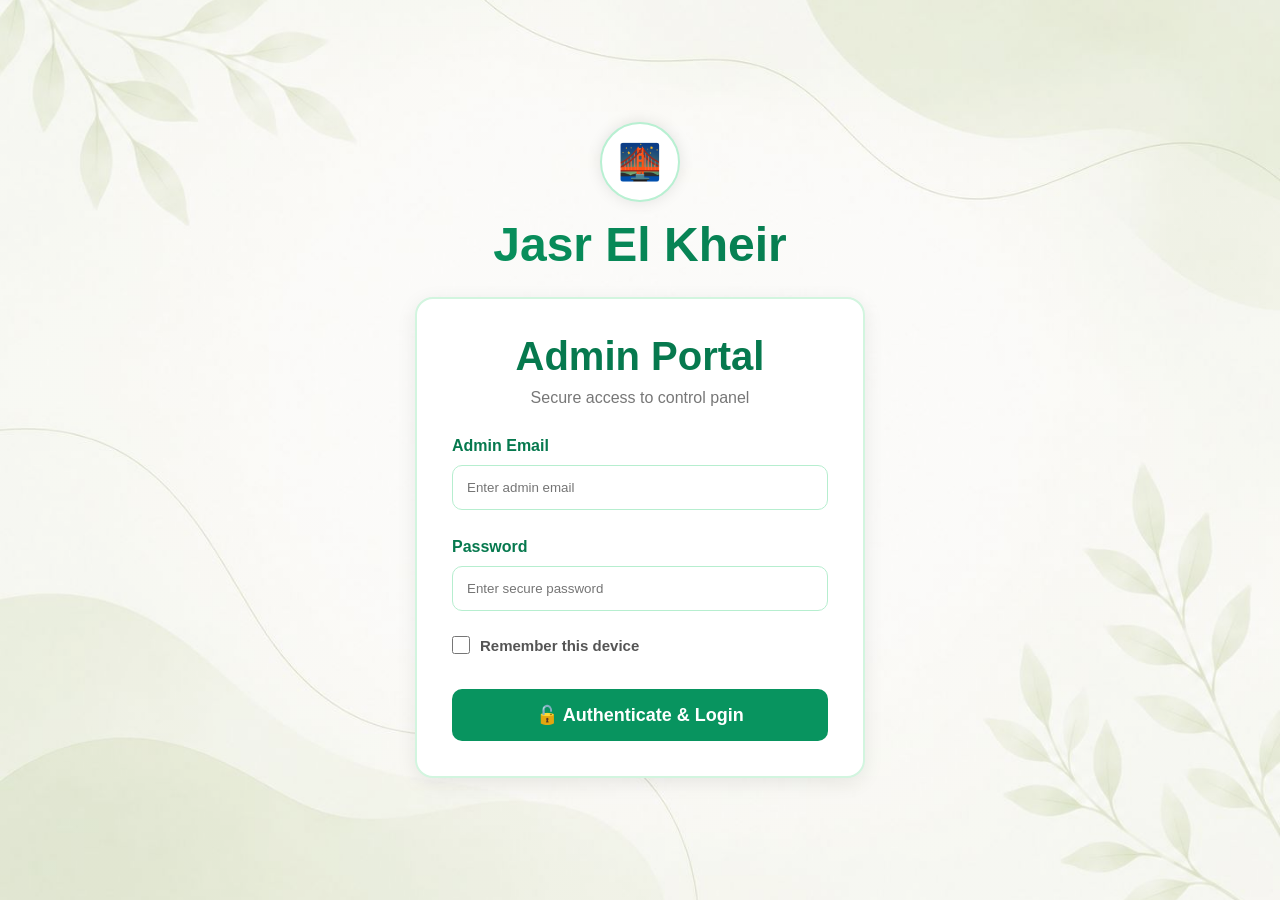
==== commit caa67b20: "1" ====
--- a/admindashboard.html
+++ b/admindashboard.html
@@ -1,189 +1,699 @@
 <!DOCTYPE html>
-<html lang="en" dir="ltr">
+<html lang="en">
+
 <head>
-  <meta charset="UTF-8" />
-  <meta name="viewport" content="width=device-width, initial-scale=1.0" />
-  <title>Jasr Al-Khayr — Admin Dashboard</title>
-  <link rel="stylesheet" href="admindashboard.css" />
+
+  <meta charset="UTF-8">
+
+  <meta name="viewport"
+        content="width=device-width, initial-scale=1.0">
+
+  <title>
+    Jasr El Kheir Admin Dashboard
+  </title>
+
+  <link rel="stylesheet"
+        href="admindashboard.css">
+
 </head>
+
 <body>
 
-  <aside class="sidebar" id="sidebar">
-    
-    <div class="sidebar-brand">
-      <span class="brand-icon">🌉</span>
-      <span class="brand-en"> Jasr El Kheir</span>
+  <aside class="sidebar">
+
+    <div>
+
+      <div class="sidebar-brand">
+
+        <div class="brand-icon">
+          🌉
+        </div>
+
+        <div class="brand-text">
+
+          <span class="brand-name">
+            Jasr El Kheir
+          </span>
+
+          <span class="brand-role">
+            Admin Panel
+          </span>
+
+        </div>
+
+      </div>
+
+      <nav class="sidebar-nav">
+
+        <span class="nav-label">
+          Main Menu
+        </span>
+
+        <a href="#"
+           class="nav-item active"
+           data-section="overview">
+
+          📊 Overview
+
+        </a>
+
+        <a href="#"
+           class="nav-item"
+           data-section="projects">
+
+          📁 Charity Projects
+
+        </a>
+
+        <a href="#"
+           class="nav-item"
+           data-section="cases">
+
+          📑 Beneficiary Cases
+
+        </a>
+
+        <a href="#"
+           class="nav-item"
+           data-section="donors">
+
+          👥 Donors
+
+        </a>
+
+        <a href="#"
+           class="nav-item"
+           data-section="admins">
+
+          🛡️ Admin Management
+
+        </a>
+
+      </nav>
+
     </div>
-    
-    <nav class="sidebar-nav">
-      <span class="nav-label">Main Menu</span>
-      
-      <a href="#" class="nav-item active" data-section="overview">📊 Overview</a>
-      <a href="#" class="nav-item" data-section="projects">📁 Charity Projects</a>
-      <a href="#" class="nav-item" data-section="cases">📑 Beneficiary Cases</a>
-      <a href="#" class="nav-item" data-section="donors">👥 Donors</a>
-    </nav>
 
     <div class="sidebar-footer">
-      <div class="admin-info">
-        <p class="admin-name" id="adminNameDisplay">Admin User</p>
-        <p class="admin-role" id="adminRoleDisplay">System Admin</p>
-      </div>
-      <button class="logout-btn" id="adminLogoutBtn">🚪 Sign Out</button>
+
+      <div class="admin-card">
+
+        <div class="admin-avatar">
+          A
+        </div>
+
+        <div>
+
+          <p class="admin-name"
+             id="adminNameDisplay">
+
+            Admin User
+
+          </p>
+
+          <p class="admin-role"
+             id="adminRoleDisplay">
+
+            System Admin
+
+          </p>
+
+        </div>
+
+      </div>
+
+      <button class="logout-btn"
+              id="adminLogoutBtn">
+
+        🚪 Sign Out
+
+      </button>
+
     </div>
-    
+
   </aside>
 
   <main class="main-content">
-    
+
     <header class="topbar">
-      <h1 class="page-title" id="pageTitle">Overview</h1>
-      <div class="date-display" id="currentDate"></div>
+
+      <div>
+
+        <h1 class="page-title"
+            id="pageTitle">
+
+          Overview
+
+        </h1>
+
+        <p class="page-subtitle">
+
+          Welcome back to Jasr El Kheir
+
+        </p>
+
+      </div>
+
+      <div class="date-display"
+           id="currentDate">
+
+      </div>
+
     </header>
 
-    <section class="section active" id="section-overview">
-      
+    <section class="section active"
+             id="section-overview">
+
       <div class="stats-grid">
+
         <div class="stat-card">
-          <span class="stat-label">Total Donations</span>
-          <p><span id="stat-donations">0</span> EGP</p>
-        </div>
+
+          <span class="stat-label">
+            Total Donations
+          </span>
+
+          <h2 id="stat-donations">
+            0
+          </h2>
+
+          <p>
+            EGP
+          </p>
+
+        </div>
+
         <div class="stat-card">
-          <span class="stat-label">Active Projects</span>
-          <p><span id="stat-projects">0</span> programs</p>
-        </div>
+
+          <span class="stat-label">
+            Active Projects
+          </span>
+
+          <h2 id="stat-projects">
+            0
+          </h2>
+
+          <p>
+            Projects
+          </p>
+
+        </div>
+
         <div class="stat-card">
-          <span class="stat-label">Pending Cases</span>
-          <p><span id="stat-cases">0</span> cases</p>
-        </div>
+
+          <span class="stat-label">
+            Pending Cases
+          </span>
+
+          <h2 id="stat-cases">
+            0
+          </h2>
+
+          <p>
+            Cases
+          </p>
+
+        </div>
+
         <div class="stat-card">
-          <span class="stat-label">Total Donors</span>
-          <p><span id="stat-donors">0</span> donors</p>
-        </div>
-      </div>
-
-      <div class="two-col">
+
+          <span class="stat-label">
+            Total Donors
+          </span>
+
+          <h2 id="stat-donors">
+            0
+          </h2>
+
+          <p>
+            Donors
+          </p>
+
+        </div>
+
+      </div>
+
+      <div class="dashboard-grid">
+
         <div class="card">
-          <h3>Project Funding Status</h3>
-          <div id="projectList"></div>
-        </div>
+
+          <div class="card-header">
+
+            <h3>
+              Project Funding Status
+            </h3>
+
+          </div>
+
+          <div id="projectList">
+
+          </div>
+
+        </div>
+
         <div class="card">
-          <h3>Recent Beneficiary Cases</h3>
-          <div id="caseListOverview"></div>
-        </div>
+
+          <div class="card-header">
+
+            <h3>
+              Recent Beneficiary Cases
+            </h3>
+
+          </div>
+
+          <div id="caseListOverview">
+
+          </div>
+
+        </div>
+
+      </div>
+
+      <div class="card mt-30">
+
+        <div class="card-header">
+
+          <h3>
+            Recent Financial Transactions
+          </h3>
+
+        </div>
+
+        <div class="table-wrap">
+
+          <table class="data-table">
+
+            <thead>
+
+              <tr>
+
+                <th>ID</th>
+
+                <th>Donor</th>
+
+                <th>Project</th>
+
+                <th>Amount</th>
+
+                <th>Status</th>
+
+                <th>Date</th>
+
+              </tr>
+
+            </thead>
+
+            <tbody id="transactionBody">
+
+            </tbody>
+
+          </table>
+
+        </div>
+
+      </div>
+
+    </section>
+
+    <section class="section"
+             id="section-projects">
+
+      <div class="section-header">
+
+        <h2>
+          Charity Projects
+        </h2>
+
+        <button class="btn-primary"
+                id="openCreateProject">
+
+          + Add Project
+
+        </button>
+
+      </div>
+
+      <div class="projects-grid"
+           id="projectsGrid">
+
+      </div>
+
+    </section>
+
+    <section class="section"
+             id="section-cases">
+
+      <div class="section-header">
+
+        <h2>
+          Beneficiary Cases
+        </h2>
+
       </div>
 
       <div class="card">
-        <h3>Recent Financial Log</h3>
+
         <div class="table-wrap">
+
           <table class="data-table">
+
             <thead>
+
               <tr>
-                <th>Transaction ID</th>
-                <th>Donor</th>
-                <th>Project</th>
-                <th>Type</th>
-                <th>Amount</th>
+
+                <th>ID</th>
+
+                <th>Name</th>
+
+                <th>Description</th>
+
+                <th>Status</th>
+
                 <th>Date</th>
+
+                <th>Action</th>
+
+              </tr>
+
+            </thead>
+
+            <tbody id="casesBody">
+
+            </tbody>
+
+          </table>
+
+        </div>
+
+      </div>
+
+    </section>
+
+    <section class="section"
+             id="section-donors">
+
+      <div class="section-header">
+
+        <h2>
+          Donor Management
+        </h2>
+
+      </div>
+
+      <div class="card">
+
+        <div class="table-wrap">
+
+          <table class="data-table">
+
+            <thead>
+
+              <tr>
+
+                <th>ID</th>
+
+                <th>Name</th>
+
+                <th>Email</th>
+
+                <th>Wallet</th>
+
+                <th>Total Donated</th>
+
+                <th>Joined</th>
+
+              </tr>
+
+            </thead>
+
+            <tbody id="donorsBody">
+
+            </tbody>
+
+          </table>
+
+        </div>
+
+      </div>
+
+    </section>
+
+    <section class="section"
+             id="section-admins">
+
+      <div class="section-header">
+
+        <h2>
+          Admin Management
+        </h2>
+
+        <button class="btn-primary"
+                id="openAddAdmin">
+
+          + Add Admin
+
+        </button>
+
+      </div>
+
+      <div class="card">
+
+        <div class="table-wrap">
+
+          <table class="data-table">
+
+            <thead>
+
+              <tr>
+
+                <th>ID</th>
+
+                <th>Name</th>
+
+                <th>Email</th>
+
+                <th>Role</th>
+
                 <th>Status</th>
+
+                <th>Actions</th>
+
               </tr>
+
             </thead>
-            <tbody id="transactionBody"></tbody>
+
+            <tbody id="adminsBody">
+
+            </tbody>
+
           </table>
-        </div>
-      </div>
-      
+
+        </div>
+
+      </div>
+
     </section>
 
-    <section class="section" id="section-projects">
-      <div class="section-header">
-        <h2>Charity Projects</h2>
-        <button class="btn-primary" id="openCreateProject">+ Create New Project</button>
-      </div>
-      <div class="projects-grid" id="projectsGrid"></div>
-    </section>
-
-    <section class="section" id="section-cases">
-      <h2>Beneficiary Cases Management</h2>
-      <div class="card">
-        <div class="table-wrap">
-          <table class="data-table">
-            <thead>
-              <tr>
-                <th>Case ID</th>
-                <th>Recipient Name</th>
-                <th>Case Description</th>
-                <th>Submitted</th>
-                <th>Status</th>
-                <th>Actions</th>
-              </tr>
-            </thead>
-            <tbody id="casesBody"></tbody>
-          </table>
-        </div>
-      </div>
-    </section>
-
-    <section class="section" id="section-donors">
-      <h2>Donor Management</h2>
-      <div class="card">
-        <div class="table-wrap">
-          <table class="data-table">
-            <thead>
-              <tr>
-                <th>Donor ID</th>
-                <th>Name</th>
-                <th>Email</th>
-                <th>Wallet Balance</th>
-                <th>Total Donated</th>
-                <th>Joined</th>
-              </tr>
-            </thead>
-            <tbody id="donorsBody"></tbody>
-          </table>
-        </div>
-      </div>
-    </section>
-    
   </main>
 
-  <div class="modal-overlay" id="createProjectModal">
+  <div class="modal-overlay"
+       id="createProjectModal">
+
     <div class="modal">
-      <h3>Create New Project</h3>
-      <form id="createProjectForm">
-        <label>Project Name</label>
-        <input type="text" id="newProjectName" required />
-        
-        <label>Project Category</label>
+
+      <div class="modal-header">
+
+        <h3>
+          Create Project
+        </h3>
+
+        <button class="modal-close"
+                id="closeCreateProject">
+
+          ✕
+
+        </button>
+
+      </div>
+
+      <form id="createProjectForm"
+            class="modal-form">
+
+        <label>
+          Project Name
+        </label>
+
+        <input type="text"
+               id="newProjectName"
+               required>
+
+        <label>
+          Project Category
+        </label>
+
         <select id="newProjectCategory">
-          <option>Orphan Sponsorship</option>
-          <option>Mosque Construction</option>
-          <option>Ramadan Feeding Program</option>
-          <option>Medical Aid</option>
-          <option>Education Support</option>
+
+          <option>
+            Medical Aid
+          </option>
+
+          <option>
+            Food Support
+          </option>
+
+          <option>
+            Education
+          </option>
+
+          <option>
+            Orphans
+          </option>
+
         </select>
-        
-        <label>Funding Target (EGP)</label>
-        <input type="number" id="newProjectTarget" min="100" required />
-        
-        <button type="submit" class="btn-primary">Create Project</button>
-        <button type="button" class="btn-close" id="closeCreateProject">Cancel</button>
+
+        <label>
+          Funding Target
+        </label>
+
+        <input type="number"
+               id="newProjectTarget"
+               required>
+
+        <button type="submit"
+                class="btn-primary">
+
+          Create Project
+
+        </button>
+
       </form>
+
     </div>
+
   </div>
 
-  <div class="modal-overlay" id="caseReviewModal">
+  <div class="modal-overlay"
+       id="addAdminModal">
+
     <div class="modal">
-      <h3>Review Beneficiary Case</h3>
-      <div id="caseReviewBody"></div>
+
+      <div class="modal-header">
+
+        <h3>
+          Add New Admin
+        </h3>
+
+        <button class="modal-close"
+                id="closeAddAdmin">
+
+          ✕
+
+        </button>
+
+      </div>
+
+      <form id="addAdminForm"
+            class="modal-form">
+
+        <label>
+          Full Name
+        </label>
+
+        <input type="text"
+               id="adminName"
+               required>
+
+        <label>
+          Email
+        </label>
+
+        <input type="email"
+               id="adminEmail"
+               required>
+
+        <label>
+          Password
+        </label>
+
+        <input type="password"
+               id="adminPassword"
+               required>
+
+        <label>
+          Role
+        </label>
+
+        <select id="adminRole">
+
+          <option>
+            System Admin
+          </option>
+
+          <option>
+            Moderator
+          </option>
+
+        </select>
+
+        <button type="submit"
+                class="btn-primary">
+
+          Add Admin
+
+        </button>
+
+      </form>
+
+    </div>
+
+  </div>
+
+  <div class="modal-overlay"
+       id="caseReviewModal">
+
+    <div class="modal">
+
+      <div class="modal-header">
+
+        <h3>
+          Review Case
+        </h3>
+
+        <button class="modal-close"
+                id="closeCaseReview">
+
+          ✕
+
+        </button>
+
+      </div>
+
+      <div id="caseReviewBody">
+
+      </div>
+
       <div class="modal-actions">
-        <button class="btn-approve" id="approveCase">✓ Approve</button>
-        <button class="btn-reject" id="rejectCase">✕ Reject</button>
-        <button type="button" class="btn-close" id="closeCaseReview">Close</button>
-      </div>
+
+        <button class="btn-approve"
+                id="approveCase">
+
+          Approve
+
+        </button>
+
+        <button class="btn-reject"
+                id="rejectCase">
+
+          Reject
+
+        </button>
+
+      </div>
+
     </div>
+
   </div>
 
   <script src="admindashboard.js"></script>
+
 </body>
+
 </html>
--- a/admindashboard.css
+++ b/admindashboard.css
@@ -1,425 +1,552 @@
-/* ==========================================================================
-   1. إعدادات عامة ومتغيرات الألوان (Global Settings & CSS Variables)
-   ========================================================================== */
-:root {
-    /* درجات الأخضر الهادئ والمريح للعين */
-    --primary-green: #2d6a4f;       /* أخضر غامق ووقور للسايدبار والعناوين */
-    --medium-green: #40916c;        /* أخضر متوسط للأزرار والتقدم */
-    --light-green: #d8f3dc;         /* أخضر فاتح جداً للخلفيات الخفيفة والـ Badges */
-    --accent-green: #52b788;        /* أخضر حيوي للتلميحات النشطة */
-    
-    /* درجات الأبيض والرمادي للتوزيع المريح */
-    --bg-main: #f7f9f8;             /* خلفية الشاشة الأساسية (أبيض مائل للرمادي البارد) */
-    --bg-card: #ffffff;             /* الأبيض النقي للكروت والجداول */
-    --text-dark: #1b4332;           /* كحلي/أخضر داكن جداً للنصوص لجعلها مقروءة */
-    --text-muted: #6c757d;          /* رمادي للنصوص الثانوية */
-    --border-color: #e9ecef;        /* لون الفواصل والحدود */
-    
-    /* درجات حالات الطوارئ */
-    --danger-red: #e63946;          /* للرفض أو تسجيل الخروج */
-    --warning-yellow: #ffb703;      /* للحالات المعلقة */
-}
-
-* {
-    box-sizing: border-box;
-    margin: 0;
-    padding: 0;
-    font-family: 'Segoe UI', Tahoma, Geneva, Verdana, sans-serif;
-}
-
-body {
-    display: flex;
-    background-color: var(--bg-main);
-    color: var(--text-dark);
-    height: 100vh;
-    overflow: hidden;
-}
-
-/* ==========================================================================
-   2. تنسيق السايدبار الثابت (Sidebar Styles)
-   ========================================================================== */
-.sidebar {
-    width: 260px;
-    background-color: var(--primary-green);
-    color: #ffffff;
-    display: flex;
-    flex-direction: column;
-    justify-content: space-between;
-    padding: 24px 16px;
-    box-shadow: 4px 0 10px rgba(0, 0, 0, 0.05);
-}
-
-.sidebar-brand {
-    display: flex;
-    align-items: center;
-    gap: 12px;
-    padding-bottom: 24px;
-    border-bottom: 1px solid rgba(255, 255, 255, 0.1);
-    margin-bottom: 24px;
-}
-
-.brand-icon {
-    font-size: 24px;
-}
-
-.brand-en {
-    font-size: 18px;
-    font-weight: bold;
-    letter-spacing: 0.5px;
-}
-
-.sidebar-nav {
-    display: flex;
-    flex-direction: column;
-    gap: 8px;
-    flex-grow: 1;
-}
-
-.nav-label {
-    font-size: 12px;
-    text-transform: uppercase;
-    letter-spacing: 1px;
-    color: var(--light-green);
-    opacity: 0.7;
-    margin-bottom: 4px;
-    padding-left: 8px;
-}
-
-.nav-item {
-    display: block;
-    color: #ffffff;
-    text-decoration: none;
-    padding: 12px 16px;
-    border-radius: 8px;
-    font-size: 15px;
-    transition: all 0.3s ease;
-}
-
-.nav-item:hover {
-    background-color: rgba(255, 255, 255, 0.1);
-    padding-left: 20px;
-}
-
-.nav-item.active {
-    background-color: var(--bg-card);
-    color: var(--primary-green);
-    font-weight: 600;
-    box-shadow: 0 4px 12px rgba(0, 0, 0, 0.1);
-}
-
-.sidebar-footer {
-    border-top: 1px solid rgba(255, 255, 255, 0.1);
-    padding-top: 16px;
-}
-
-.admin-name {
-    font-weight: 600;
-    font-size: 15px;
-}
-
-.admin-role {
-    font-size: 12px;
-    color: var(--light-green);
-    opacity: 0.8;
-    margin-bottom: 12px;
-}
-
-.logout-btn {
-    width: 100%;
-    background-color: rgba(255, 255, 255, 0.1);
-    color: #ffffff;
-    border: none;
-    padding: 10px;
-    border-radius: 6px;
-    cursor: pointer;
-    font-size: 14px;
-    transition: background 0.3s;
-}
-
-.logout-btn:hover {
-    background-color: var(--danger-red);
-}
-
-/* ==========================================================================
-   3. منطقة المحتوى والهيدر العلوي (Main Content & Topbar)
-   ========================================================================== */
-.main-content {
-    flex: 1;
-    padding: 30px;
-    overflow-y: auto;
-    display: flex;
-    flex-direction: column;
-    gap: 24px;
-}
-
-.topbar {
-    display: flex;
-    justify-content: space-between;
-    align-items: center;
-    padding-bottom: 16px;
-    border-bottom: 1px solid var(--border-color);
-}
-
-.page-title {
-    font-size: 24px;
-    color: var(--primary-green);
-    font-weight: 700;
-}
-
-.date-display {
-    font-size: 14px;
-    color: var(--text-muted);
-}
-
-/* التحكم في إخفاء وإظهار الصفحات */
-.section {
-    display: none;
-}
-
-.section.active {
-    display: block;
-}
-
-.section-header {
-    display: flex;
-    justify-content: space-between;
-    align-items: center;
-    margin-bottom: 20px;
-}
-
-/* ==========================================================================
-   4. كروت الإحصائيات والقوائم (Stats Cards & Grid Layouts)
-   ========================================================================== */
-.stats-grid {
-    display: grid;
-    grid-template-columns: repeat(auto-fit, minmax(220px, 1fr));
-    gap: 20px;
-    margin-bottom: 24px;
-}
-
-.stat-card {
-    background-color: var(--bg-card);
-    padding: 20px;
-    border-radius: 12px;
-    box-shadow: 0 4px 6px rgba(0, 0, 0, 0.02);
-    border: 1px solid var(--border-color);
-    border-top: 4px solid var(--medium-green); /* خط أخضر أنيق أعلى الكارت */
-}
-
-.stat-label {
-    font-size: 13px;
-    color: var(--text-muted);
-    text-transform: uppercase;
-}
-
-.stat-card p {
-    font-size: 24px;
-    font-weight: 700;
-    color: var(--primary-green);
-    margin-top: 8px;
-}
-
-.two-col {
-    display: grid;
-    grid-template-columns: repeat(auto-fit, minmax(400px, 1fr));
-    gap: 20px;
-    margin-bottom: 24px;
-}
-
-.card {
-    background-color: var(--bg-card);
-    padding: 24px;
-    border-radius: 12px;
-    box-shadow: 0 4px 6px rgba(0, 0, 0, 0.02);
-    border: 1px solid var(--border-color);
-    margin-bottom: 20px;
-}
-
-.card h3 {
-    font-size: 16px;
-    color: var(--primary-green);
-    margin-bottom: 16px;
-    border-bottom: 2px solid var(--light-green);
-    padding-bottom: 8px;
-}
-
-/* ==========================================================================
-   5. الجداول المنظمة (Data Tables)
-   ========================================================================== */
-.table-wrap {
-    overflow-x: auto;
-}
-
-.data-table {
-    width: 100%;
-    border-collapse: collapse;
-    text-align: left;
-}
-
-.data-table th {
-    background-color: var(--light-green);
-    color: var(--primary-green);
-    padding: 12px 16px;
-    font-size: 14px;
-    font-weight: 600;
-}
-
-.data-table td {
-    padding: 14px 16px;
-    border-bottom: 1px solid var(--border-color);
-    font-size: 14px;
-}
-
-.data-table tr:hover {
-    background-color: rgba(64, 145, 108, 0.03); /* تظليل أخضر خفيف جدا عند مرور الماوس */
-}
-
-/* ==========================================================================
-   6. الأزرار والـ Badges (Buttons & Badges)
-   ========================================================================== */
-.btn-primary {
-    background-color: var(--medium-green);
-    color: #ffffff;
-    border: none;
-    padding: 10px 18px;
-    border-radius: 6px;
-    cursor: pointer;
-    font-weight: 600;
-    font-size: 14px;
-    transition: background 0.3s;
-}
-
-.btn-primary:hover {
-    background-color: var(--primary-green);
-}
-
-.btn-close {
-    background: none;
-    border: 1px solid var(--text-muted);
-    color: var(--text-muted);
-    padding: 10px 18px;
-    border-radius: 6px;
-    cursor: pointer;
-    font-size: 14px;
-    margin-left: 8px;
-}
-
-.btn-approve {
-    background-color: var(--medium-green);
-    color: white;
-    border: none;
-    padding: 8px 14px;
-    border-radius: 6px;
-    cursor: pointer;
-}
-
-.btn-reject {
-    background-color: var(--danger-red);
-    color: white;
-    border: none;
-    padding: 8px 14px;
-    border-radius: 6px;
-    cursor: pointer;
-}
-
-/* استايل الحالات (Badges) داخل الجداول */
-.badge {
-    padding: 4px 8px;
-    border-radius: 20px;
-    font-size: 12px;
-    font-weight: 600;
-}
-
-.badge.success {
-    background-color: var(--light-green);
-    color: var(--primary-green);
-}
-
-.badge.pending {
-    background-color: #fff3cd;
-    color: var(--warning-yellow);
-}
-
-/* شبكة عرض المشاريع */
-.projects-grid {
-    display: grid;
-    grid-template-columns: repeat(auto-fit, minmax(280px, 1fr));
-    gap: 20px;
-}
-
-.project-card {
-    border-top: 4px solid var(--accent-green) !important;
-}
-
-/* ==========================================================================
-   7. النوافذ المنبثقة (Modals)
-   ========================================================================== */
-.modal-overlay {
-    position: fixed;
-    top: 0;
-    left: 0;
-    width: 100%;
-    height: 100%;
-    background-color: rgba(0, 0, 0, 0.4); /* شاشة سوداء شفافة خلف المودال */
-    display: none; /* مخفي افتراضياً والـ JS بيظهره flex */
-    justify-content: center;
-    align-items: center;
-    z-index: 1000;
-}
-
-.modal {
-    background-color: var(--bg-card);
-    padding: 30px;
-    border-radius: 12px;
-    width: 100%;
-    max-width: 500px;
-    box-shadow: 0 10px 25px rgba(0, 0, 0, 0.1);
-    animation: slideDown 0.3s ease-out;
-}
-
-.modal h3 {
-    color: var(--primary-green);
-    margin-bottom: 20px;
-}
-
-.modal-form {
-    display: flex;
-    flex-direction: column;
-    gap: 12px;
-}
-
-.modal-form label {
-    font-size: 14px;
-    font-weight: 600;
-    color: var(--text-dark);
-}
-
-.modal-form input, .modal-form select {
-    padding: 10px;
-    border: 1px solid var(--border-color);
-    border-radius: 6px;
-    font-size: 14px;
-    outline: none;
-}
-
-.modal-form input:focus, .modal-form select:focus {
-    border-color: var(--medium-green);
-}
-
-.modal-actions {
-    display: flex;
-    gap: 10px;
-    margin-top: 20px;
-}
-
-/* حركة انميشن أنيقة عند فتح المودال */
-@keyframes slideDown {
-    from {
-        transform: translateY(-20px);
-        opacity: 0;
-    }
-    to {
-        transform: translateY(0);
-        opacity: 1;
+:root{
+    --primary:#1f6f54;
+    --primary-dark:#174f3d;
+    --primary-light:#e8f5ef;
+
+    --white:#ffffff;
+    --background:#f4f7f6;
+
+    --text:#1f2937;
+    --text-light:#6b7280;
+
+    --border:#e5e7eb;
+
+    --danger:#dc2626;
+    --warning:#f59e0b;
+    --success:#16a34a;
+
+    --shadow:0 4px 14px rgba(0,0,0,0.05);
+}
+
+*{
+    margin:0;
+    padding:0;
+    box-sizing:border-box;
+    font-family:"Segoe UI",sans-serif;
+}
+
+body{
+    background:var(--background);
+    display:flex;
+    min-height:100vh;
+    color:var(--text);
+}
+
+/* =========================
+   SIDEBAR
+========================= */
+
+.sidebar{
+    width:260px;
+    background:var(--primary);
+    color:var(--white);
+    display:flex;
+    flex-direction:column;
+    justify-content:space-between;
+    padding:24px 18px;
+    position:fixed;
+    top:0;
+    left:0;
+    bottom:0;
+    box-shadow:4px 0 20px rgba(0,0,0,0.08);
+}
+
+.sidebar-brand{
+    display:flex;
+    align-items:center;
+    gap:12px;
+    padding-bottom:20px;
+    border-bottom:1px solid rgba(255,255,255,0.15);
+}
+
+.brand-icon{
+    font-size:30px;
+}
+
+.brand-en{
+    font-size:20px;
+    font-weight:700;
+    letter-spacing:0.5px;
+}
+
+.sidebar-nav{
+    margin-top:25px;
+    display:flex;
+    flex-direction:column;
+    gap:8px;
+}
+
+.nav-label{
+    font-size:11px;
+    color:rgba(255,255,255,0.7);
+    text-transform:uppercase;
+    letter-spacing:1px;
+    margin-bottom:6px;
+    padding-left:10px;
+}
+
+.nav-item{
+    text-decoration:none;
+    color:var(--white);
+    padding:13px 15px;
+    border-radius:12px;
+    transition:0.25s;
+    font-size:15px;
+    font-weight:500;
+}
+
+.nav-item:hover{
+    background:rgba(255,255,255,0.12);
+}
+
+.nav-item.active{
+    background:var(--white);
+    color:var(--primary);
+    font-weight:700;
+}
+
+/* =========================
+   SIDEBAR FOOTER
+========================= */
+
+.sidebar-footer{
+    border-top:1px solid rgba(255,255,255,0.15);
+    padding-top:18px;
+}
+
+.admin-info{
+    margin-bottom:14px;
+}
+
+.admin-name{
+    font-size:15px;
+    font-weight:700;
+}
+
+.admin-role{
+    font-size:12px;
+    opacity:0.8;
+    margin-top:3px;
+}
+
+.logout-btn{
+    width:100%;
+    border:none;
+    background:rgba(255,255,255,0.12);
+    color:white;
+    padding:11px;
+    border-radius:10px;
+    cursor:pointer;
+    transition:0.25s;
+    font-size:14px;
+    font-weight:600;
+}
+
+.logout-btn:hover{
+    background:var(--danger);
+}
+
+/* =========================
+   MAIN CONTENT
+========================= */
+
+.main-content{
+    margin-left:260px;
+    flex:1;
+    padding:30px;
+}
+
+/* =========================
+   TOPBAR
+========================= */
+
+.topbar{
+    background:var(--white);
+    border-radius:16px;
+    padding:20px 25px;
+    display:flex;
+    justify-content:space-between;
+    align-items:center;
+    margin-bottom:28px;
+    box-shadow:var(--shadow);
+}
+
+.page-title{
+    font-size:26px;
+    color:var(--primary-dark);
+    font-weight:700;
+}
+
+.date-display{
+    color:var(--text-light);
+    font-size:14px;
+    font-weight:500;
+}
+
+/* =========================
+   SECTION CONTROL
+========================= */
+
+.section{
+    display:none;
+}
+
+.section.active{
+    display:block;
+}
+
+.section-header{
+    display:flex;
+    justify-content:space-between;
+    align-items:center;
+    margin-bottom:24px;
+}
+
+/* =========================
+   STATS
+========================= */
+
+.stats-grid{
+    display:grid;
+    grid-template-columns:repeat(auto-fit,minmax(220px,1fr));
+    gap:20px;
+    margin-bottom:28px;
+}
+
+.stat-card{
+    background:var(--white);
+    padding:25px;
+    border-radius:16px;
+    box-shadow:var(--shadow);
+    border-left:5px solid var(--primary);
+}
+
+.stat-label{
+    color:var(--text-light);
+    font-size:13px;
+    display:block;
+    margin-bottom:10px;
+}
+
+.stat-card p{
+    font-size:28px;
+    font-weight:700;
+    color:var(--primary-dark);
+}
+
+/* =========================
+   CARDS
+========================= */
+
+.two-col{
+    display:grid;
+    grid-template-columns:1fr 1fr;
+    gap:22px;
+    margin-bottom:24px;
+}
+
+.card{
+    background:var(--white);
+    padding:24px;
+    border-radius:16px;
+    box-shadow:var(--shadow);
+    margin-bottom:24px;
+}
+
+.card h3{
+    color:var(--primary-dark);
+    margin-bottom:18px;
+    font-size:18px;
+}
+
+/* =========================
+   PROJECT LIST
+========================= */
+
+.project-row{
+    margin-bottom:18px;
+}
+
+.project-top{
+    display:flex;
+    justify-content:space-between;
+    margin-bottom:6px;
+    font-size:14px;
+}
+
+.progress-bg{
+    width:100%;
+    height:8px;
+    background:#e5e7eb;
+    border-radius:20px;
+    overflow:hidden;
+}
+
+.progress-fill{
+    height:100%;
+    background:var(--primary);
+    border-radius:20px;
+}
+
+/* =========================
+   TABLES
+========================= */
+
+.table-wrap{
+    overflow-x:auto;
+}
+
+.data-table{
+    width:100%;
+    border-collapse:collapse;
+}
+
+.data-table th{
+    background:var(--primary-light);
+    color:var(--primary-dark);
+    padding:14px;
+    text-align:left;
+    font-size:14px;
+}
+
+.data-table td{
+    padding:15px 14px;
+    border-bottom:1px solid var(--border);
+    font-size:14px;
+}
+
+.data-table tr:hover{
+    background:#fafafa;
+}
+
+/* =========================
+   PROJECTS GRID
+========================= */
+
+.projects-grid{
+    display:grid;
+    grid-template-columns:repeat(auto-fit,minmax(300px,1fr));
+    gap:22px;
+}
+
+.project-card{
+    background:var(--white);
+    border-radius:16px;
+    padding:24px;
+    box-shadow:var(--shadow);
+    border-top:5px solid var(--primary);
+}
+
+.project-card h3{
+    margin-bottom:10px;
+    color:var(--primary-dark);
+}
+
+.project-category{
+    display:inline-block;
+    background:var(--primary-light);
+    color:var(--primary-dark);
+    padding:5px 10px;
+    border-radius:20px;
+    font-size:12px;
+    margin-bottom:18px;
+}
+
+.project-amount{
+    display:flex;
+    justify-content:space-between;
+    margin-bottom:8px;
+    font-size:13px;
+}
+
+/* =========================
+   BUTTONS
+========================= */
+
+.btn-primary{
+    background:var(--primary);
+    color:white;
+    border:none;
+    padding:11px 18px;
+    border-radius:10px;
+    cursor:pointer;
+    font-size:14px;
+    font-weight:600;
+    transition:0.25s;
+}
+
+.btn-primary:hover{
+    background:var(--primary-dark);
+}
+
+.btn-close{
+    background:#f3f4f6;
+    border:none;
+    padding:11px 18px;
+    border-radius:10px;
+    cursor:pointer;
+    font-size:14px;
+}
+
+.btn-approve{
+    background:var(--success);
+    color:white;
+    border:none;
+    padding:10px 16px;
+    border-radius:8px;
+    cursor:pointer;
+}
+
+.btn-reject{
+    background:var(--danger);
+    color:white;
+    border:none;
+    padding:10px 16px;
+    border-radius:8px;
+    cursor:pointer;
+}
+
+/* =========================
+   BADGES
+========================= */
+
+.badge{
+    padding:5px 10px;
+    border-radius:20px;
+    font-size:12px;
+    font-weight:600;
+}
+
+.badge.success{
+    background:#dcfce7;
+    color:#166534;
+}
+
+.badge.pending{
+    background:#fef3c7;
+    color:#92400e;
+}
+
+.badge.rejected{
+    background:#fee2e2;
+    color:#991b1b;
+}
+
+/* =========================
+   MODAL
+========================= */
+
+.modal-overlay{
+    position:fixed;
+    inset:0;
+    background:rgba(0,0,0,0.45);
+    display:none;
+    justify-content:center;
+    align-items:center;
+    z-index:999;
+}
+
+.modal{
+    width:100%;
+    max-width:500px;
+    background:white;
+    border-radius:18px;
+    padding:28px;
+    animation:fadeDown 0.25s ease;
+}
+
+.modal h3{
+    margin-bottom:20px;
+    color:var(--primary-dark);
+}
+
+.modal-form{
+    display:flex;
+    flex-direction:column;
+    gap:14px;
+}
+
+.modal-form label{
+    font-size:14px;
+    font-weight:600;
+}
+
+.modal-form input,
+.modal-form select{
+    width:100%;
+    padding:12px;
+    border:1px solid var(--border);
+    border-radius:10px;
+    outline:none;
+    font-size:14px;
+}
+
+.modal-form input:focus,
+.modal-form select:focus{
+    border-color:var(--primary);
+}
+
+.modal-actions{
+    display:flex;
+    gap:10px;
+    margin-top:20px;
+}
+
+/* =========================
+   EMPTY STATE
+========================= */
+
+.empty-state{
+    text-align:center;
+    color:var(--text-light);
+    padding:25px 10px;
+    font-size:14px;
+}
+
+/* =========================
+   ANIMATION
+========================= */
+
+@keyframes fadeDown{
+    from{
+        opacity:0;
+        transform:translateY(-20px);
+    }
+
+    to{
+        opacity:1;
+        transform:translateY(0);
+    }
+}
+
+/* =========================
+   RESPONSIVE
+========================= */
+
+@media(max-width:950px){
+
+    body{
+        flex-direction:column;
+    }
+
+    .sidebar{
+        position:relative;
+        width:100%;
+        height:auto;
+    }
+
+    .main-content{
+        margin-left:0;
+        padding:20px;
+    }
+
+    .two-col{
+        grid-template-columns:1fr;
+    }
+
+    .topbar{
+        flex-direction:column;
+        gap:10px;
+        align-items:flex-start;
     }
 }
